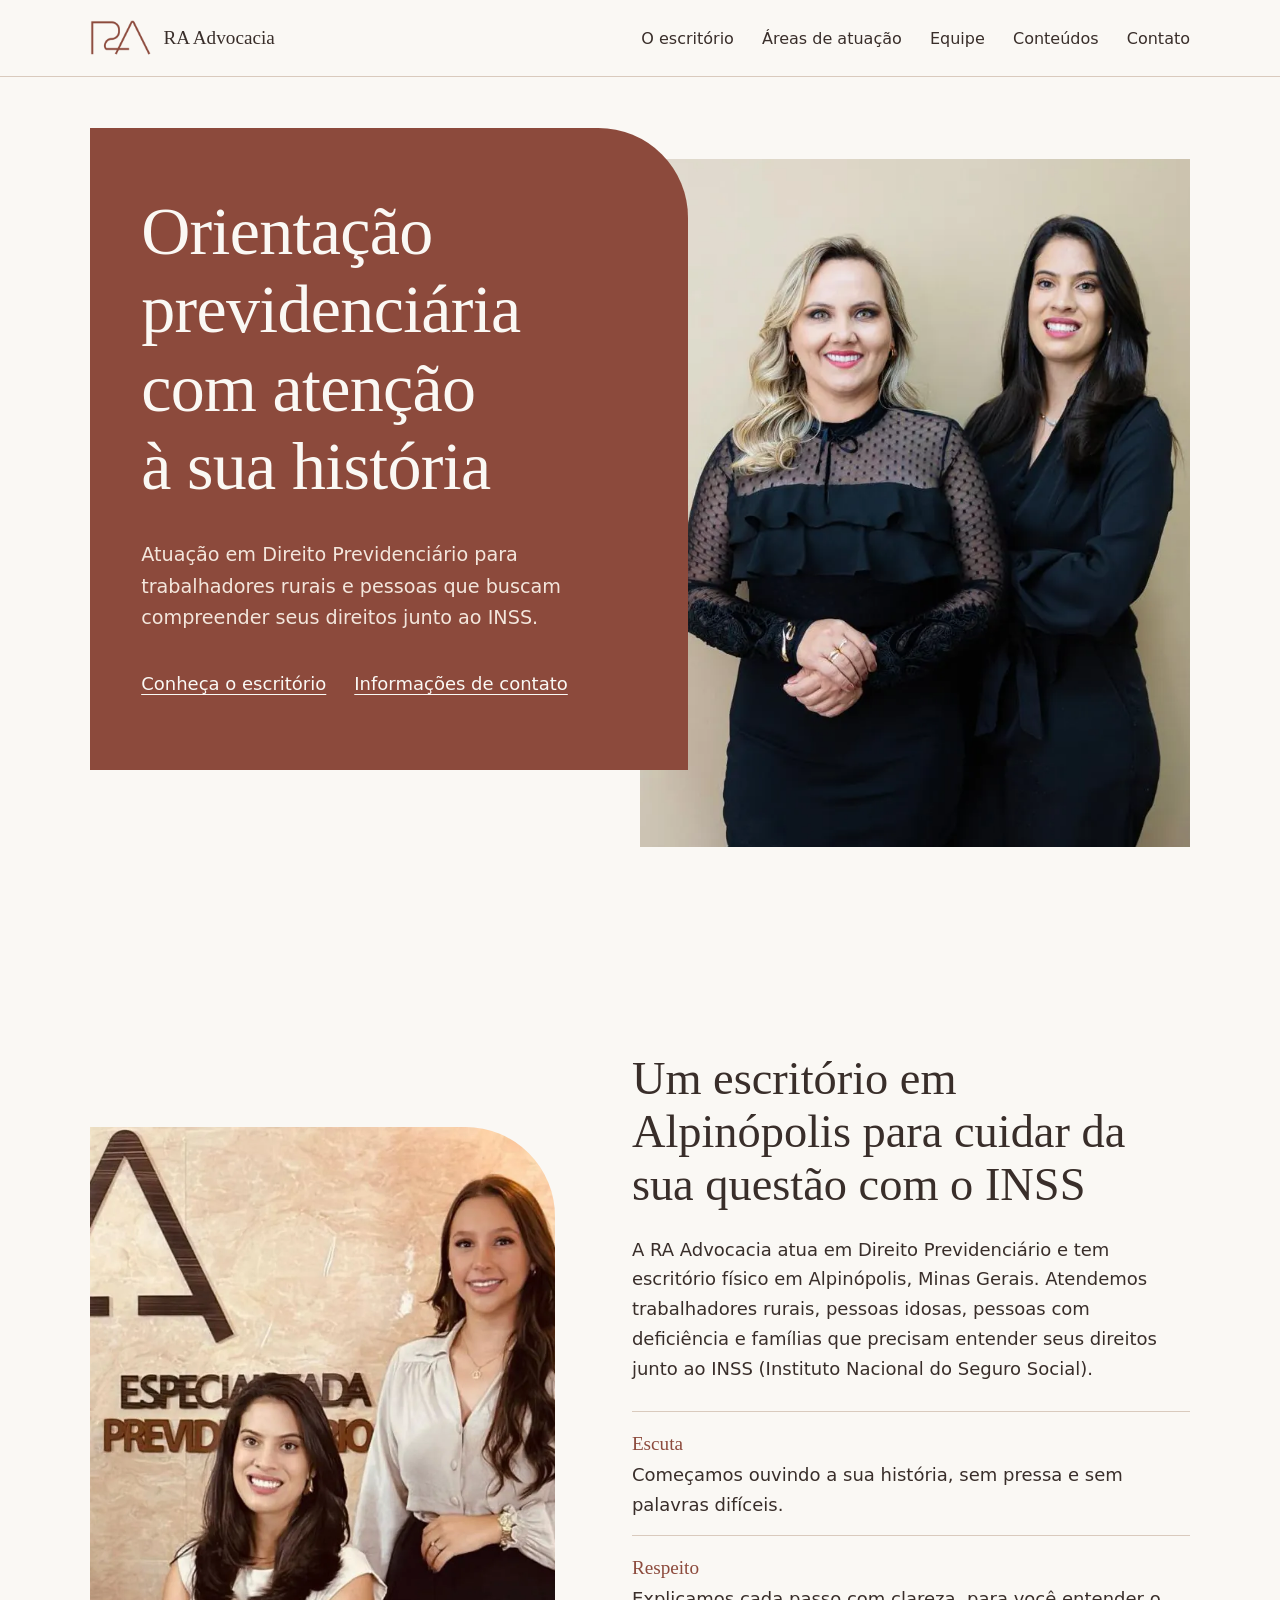
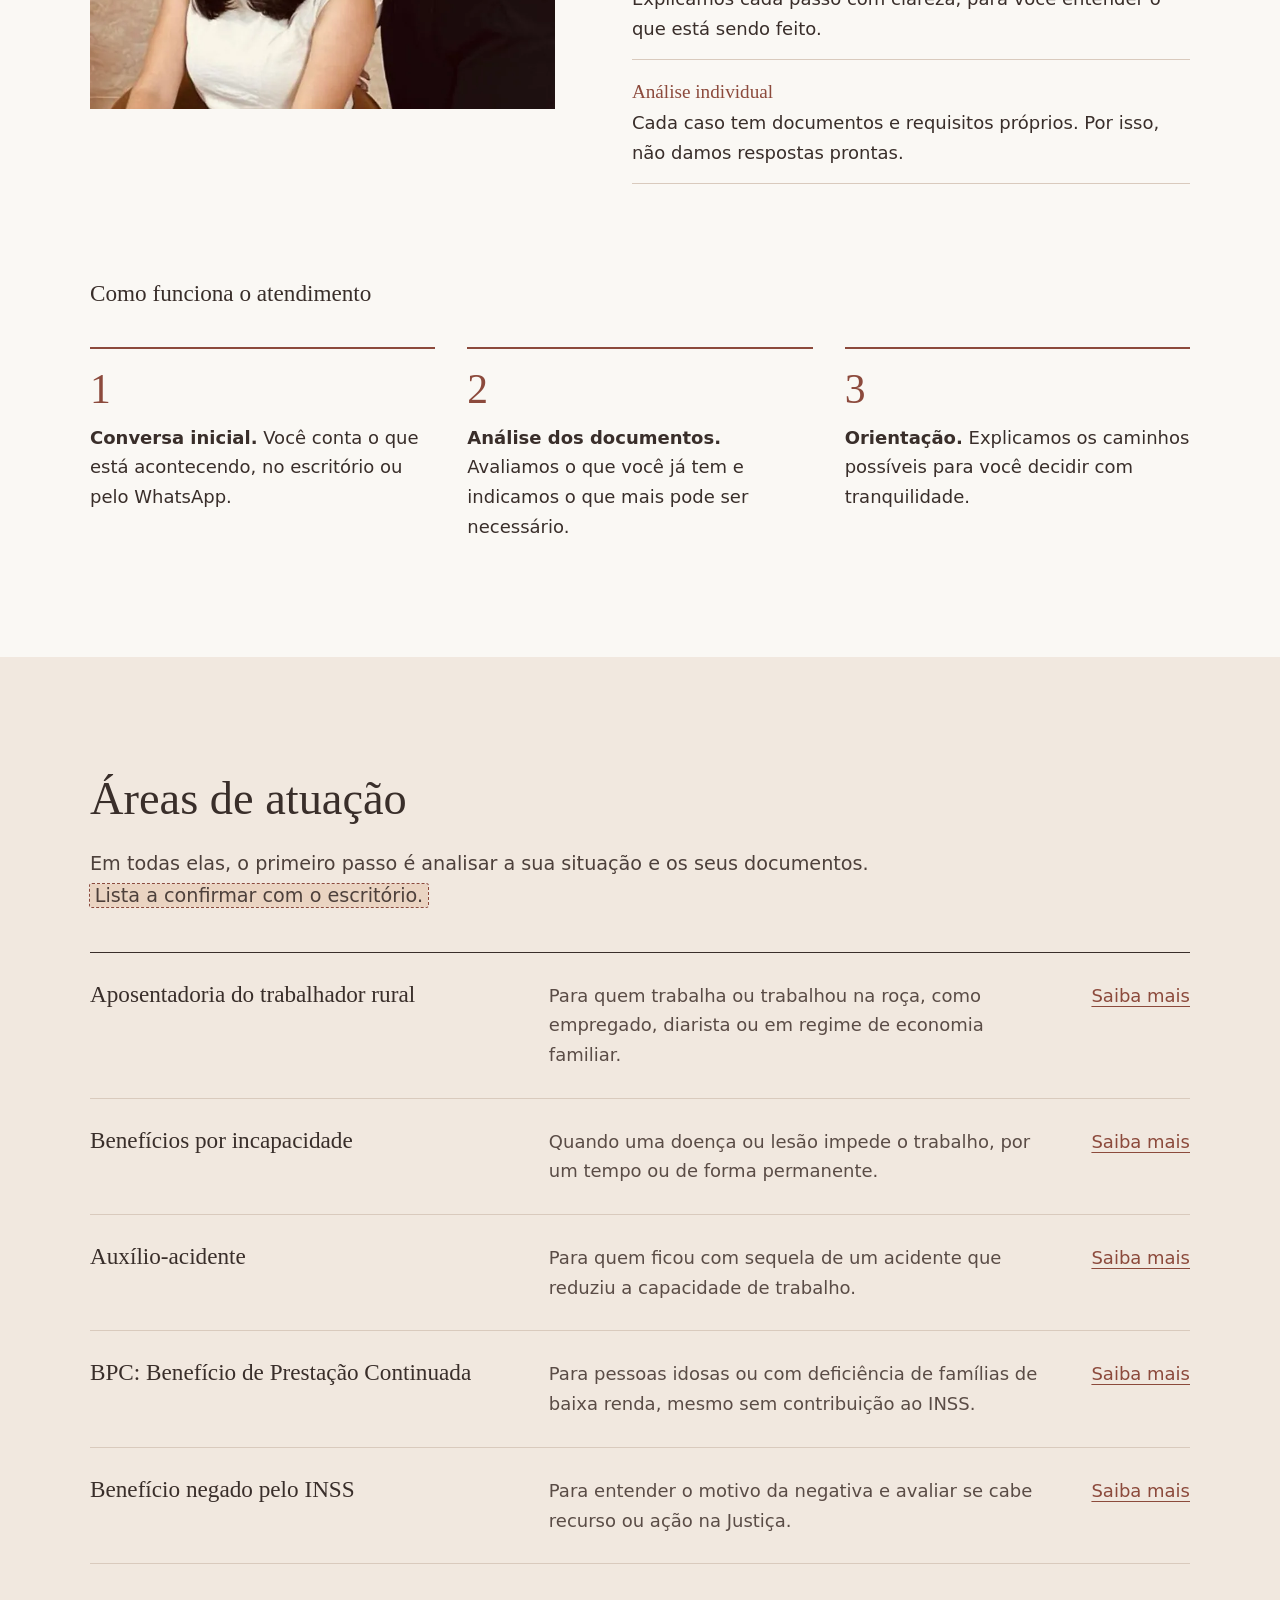
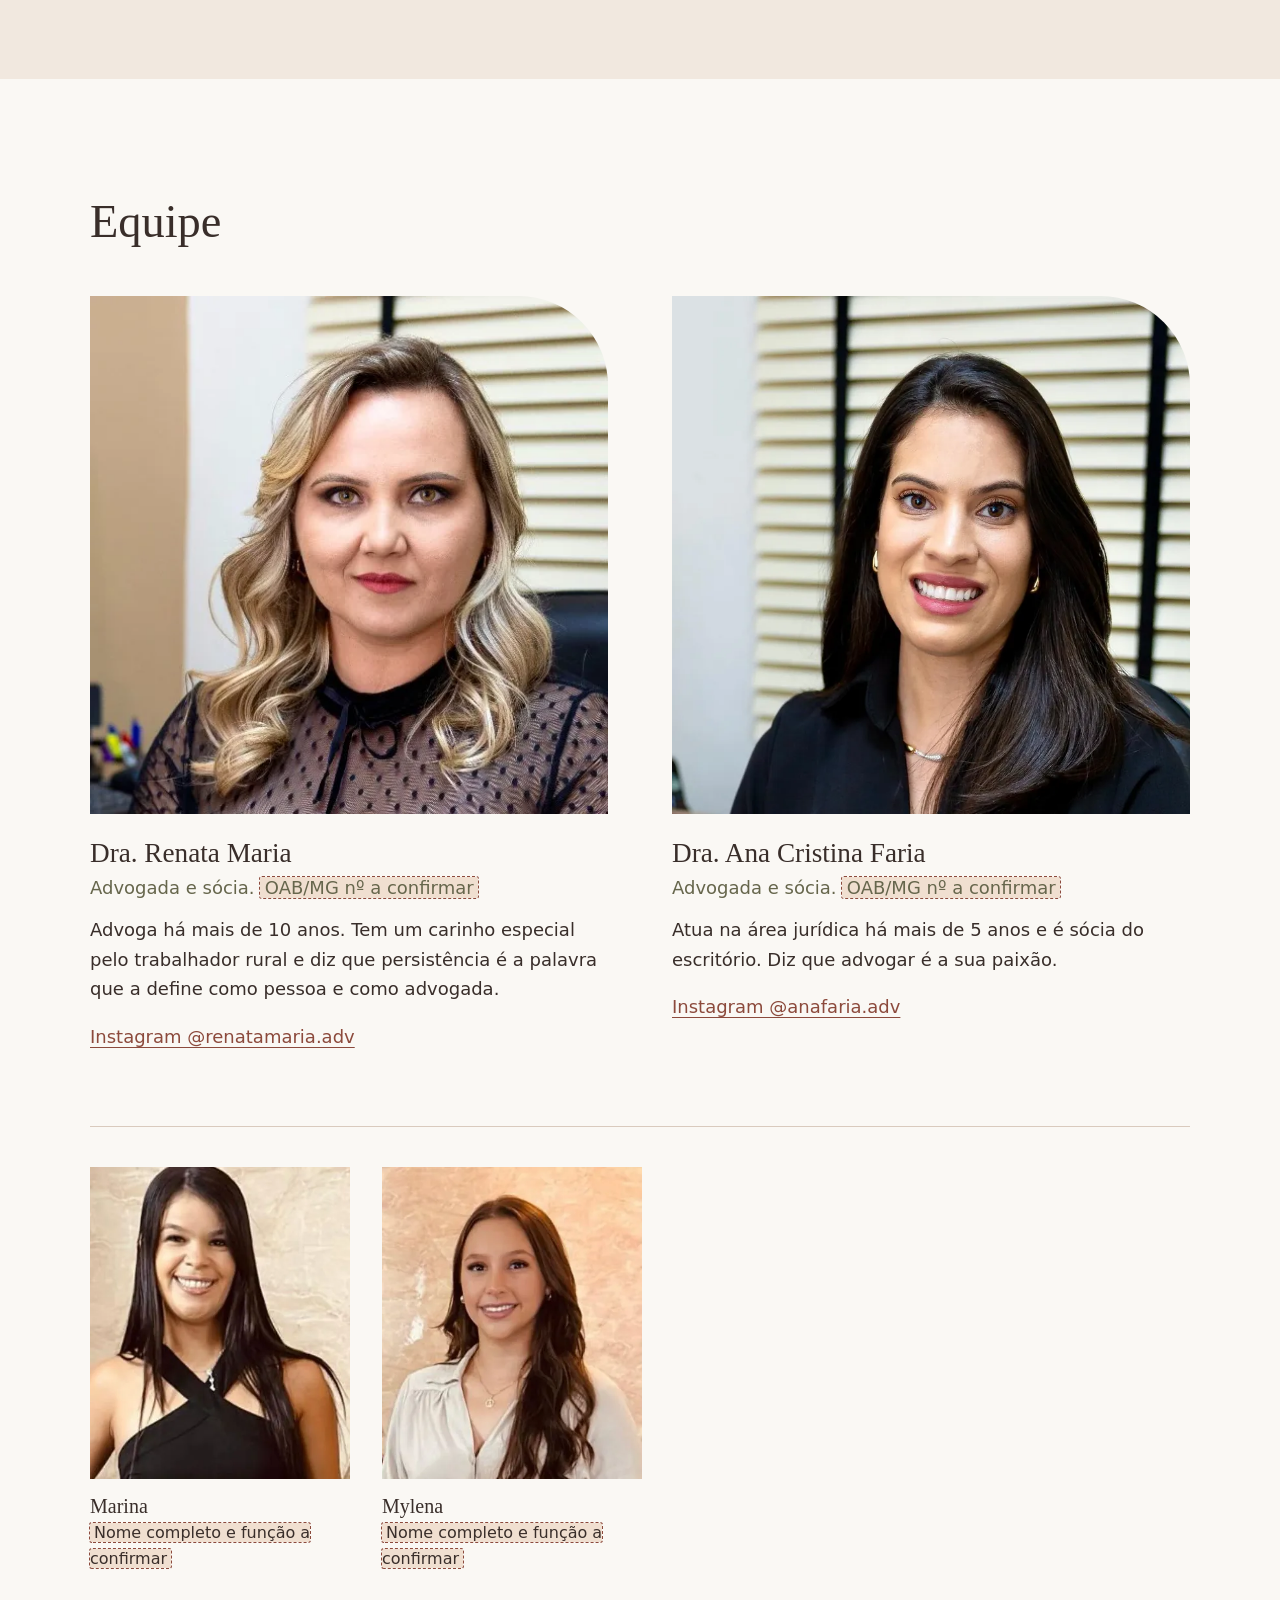
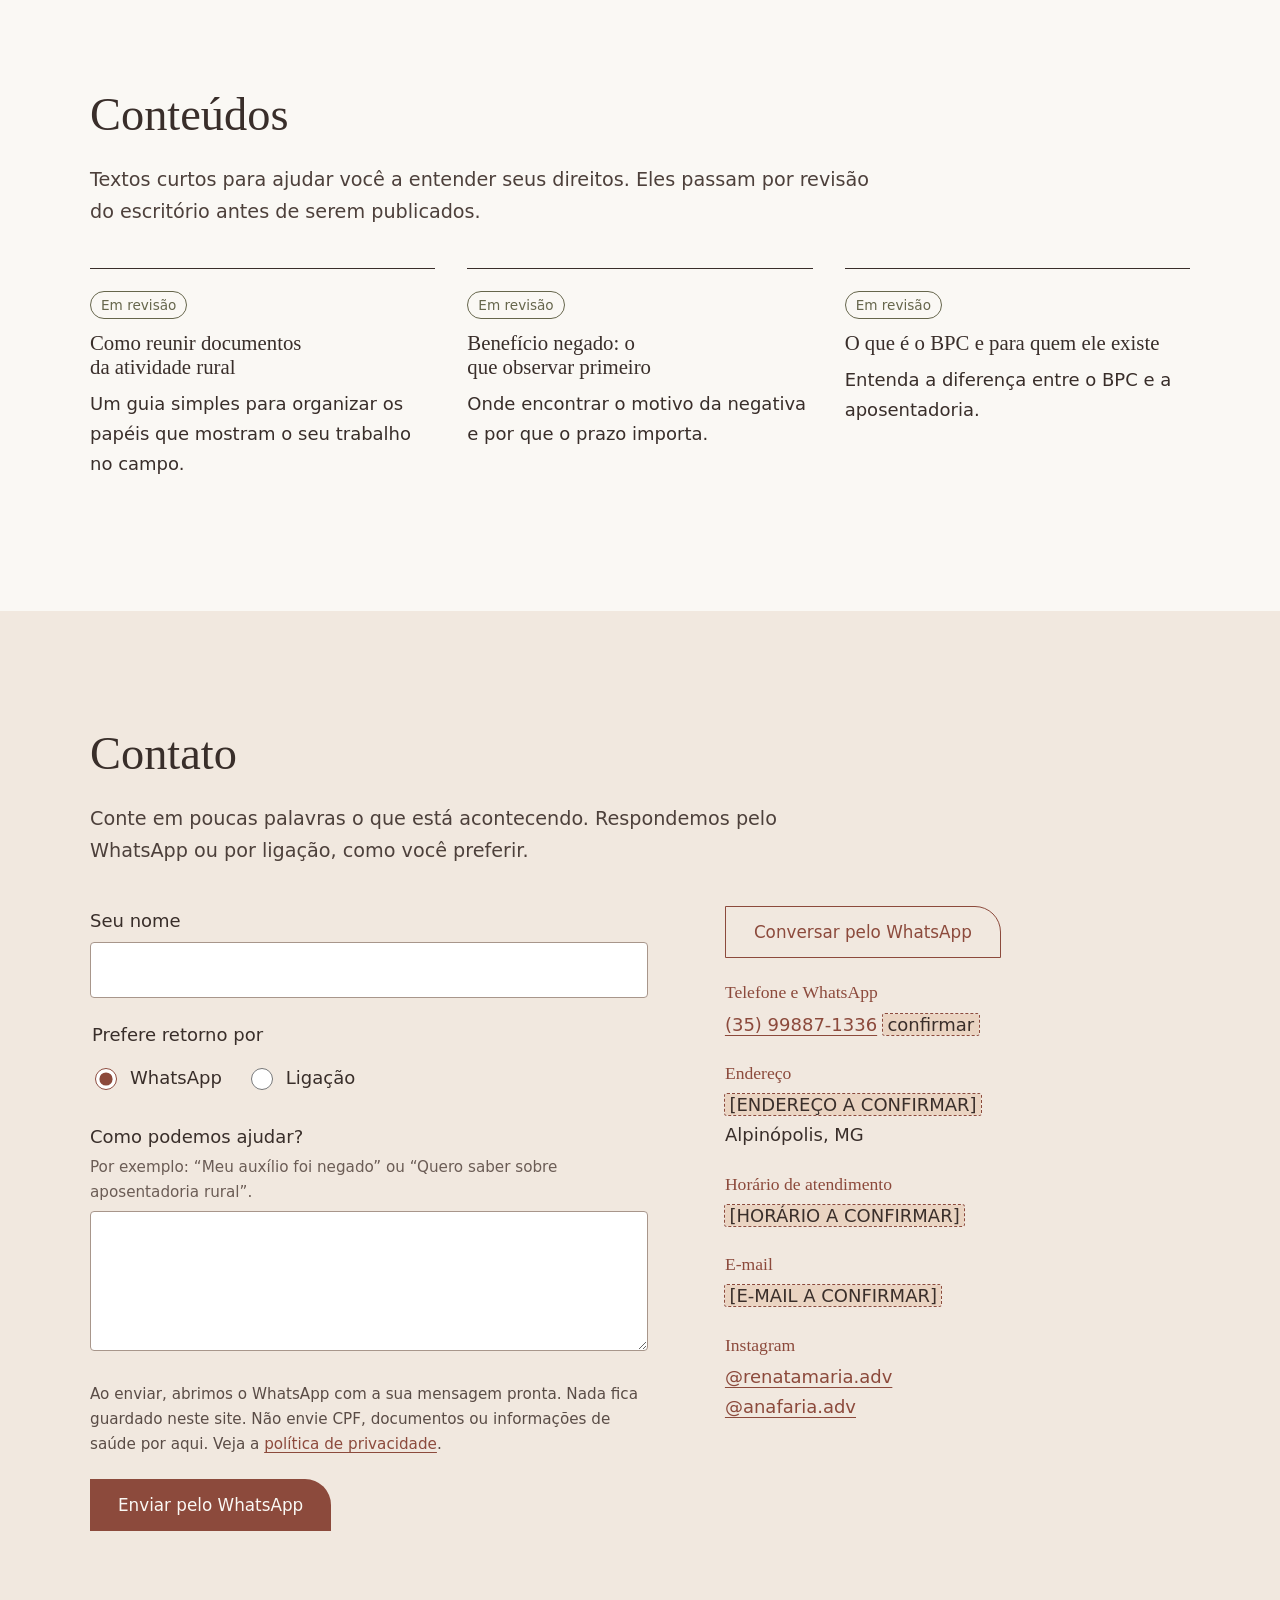
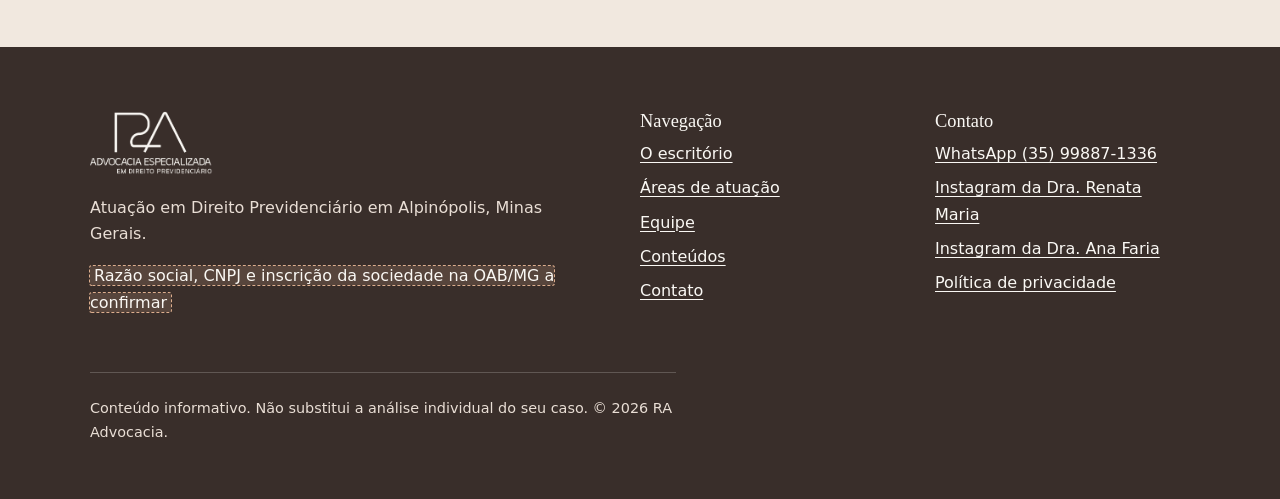
==== index.html @ 29768f23 "feat: fotos novas das sócias no topo, na equipe e na prévia de compartilhamento - topo: Dra. Renata " ====
<!doctype html>
<html lang="pt-BR">
<head>
<meta charset="utf-8">
<meta name="viewport" content="width=device-width, initial-scale=1">
<title>RA Advocacia | Direito Previdenciário em Alpinópolis, MG</title>
<meta name="description" content="Orientação em Direito Previdenciário para trabalhadores rurais e pessoas que buscam compreender seus direitos junto ao INSS, em Alpinópolis, MG.">
<meta name="robots" content="noindex">
<link rel="canonical" href="https://paparidisbrancher.github.io/ra-advocacia/">
<meta property="og:type" content="website">
<meta property="og:locale" content="pt_BR">
<meta property="og:title" content="RA Advocacia | Direito Previdenciário em Alpinópolis, MG">
<meta property="og:description" content="Orientação em Direito Previdenciário para trabalhadores rurais e pessoas que buscam compreender seus direitos junto ao INSS, em Alpinópolis, MG.">
<meta property="og:url" content="https://paparidisbrancher.github.io/ra-advocacia/">
<meta property="og:image" content="https://paparidisbrancher.github.io/ra-advocacia/assets/img/og-image.jpg">
<meta name="theme-color" content="#8C4A3C">
<script>document.documentElement.classList.add("js")</script>
<link rel="icon" href="assets/img/logo-monograma-terracota.png" type="image/png">
<link rel="preload" href="assets/fonts/lora.woff2" as="font" type="font/woff2" crossorigin>
<link rel="stylesheet" href="assets/site.css">
</head>
<body>
<a class="pular" href="#conteudo">Pular para o conteúdo</a>
<header class="topo">
  <div class="contido">
    <a class="marca" href="index.html">
      <img src="assets/img/logo-monograma-terracota.png" alt="" width="696" height="408">
      <span>RA Advocacia</span>
    </a>
    <nav class="menu" aria-label="Principal">
      <button class="menu-botao" type="button" aria-expanded="false" aria-controls="menu-lista">Menu</button>
      <ul id="menu-lista"><li><a href="index.html#escritorio">O escritório</a></li><li><a href="index.html#areas">Áreas de atuação</a></li><li><a href="index.html#equipe">Equipe</a></li><li><a href="index.html#conteudos">Conteúdos</a></li><li><a href="index.html#contato">Contato</a></li></ul>
    </nav>
  </div>
</header>
<main id="conteudo">

<section class="hero" aria-labelledby="titulo">
  <div class="contido">
    <figure>
      <img src="assets/img/socias-hero.webp" width="722" height="1280" fetchpriority="high"
        alt="As sócias Dra. Renata Maria e Dra. Ana Cristina Faria, lado a lado, no escritório">
    </figure>
    <div class="hero-painel">
      <h1 id="titulo">Orientação previdenciária com atenção à sua história</h1>
      <p>Atuação em Direito Previdenciário para trabalhadores rurais e pessoas que buscam compreender seus direitos junto ao INSS.</p>
      <div class="hero-links">
        <a href="#escritorio">Conheça o escritório</a>
        <a href="#contato">Informações de contato</a>
      </div>
    </div>
  </div>
</section>

<section class="secao" id="escritorio" aria-labelledby="escritorio-titulo">
  <div class="contido">
    <div class="dois">
      <div class="foto-canto">
        <img src="assets/img/escritorio-equipe.webp" width="900" height="1035" loading="lazy"
          alt="A Dra. Ana Faria, sentada, e Mylena, em pé, na recepção do escritório em Alpinópolis">
      </div>
      <div>
        <h2 id="escritorio-titulo">Um escritório em Alpinópolis para cuidar da sua questão com o INSS</h2>
        <p>A RA Advocacia atua em Direito Previdenciário e tem escritório físico em Alpinópolis, Minas Gerais. Atendemos trabalhadores rurais, pessoas idosas, pessoas com deficiência e famílias que precisam entender seus direitos junto ao INSS (Instituto Nacional do Seguro Social).</p>
        <ul class="compromissos">
          <li><strong>Escuta</strong>Começamos ouvindo a sua história, sem pressa e sem palavras difíceis.</li>
          <li><strong>Respeito</strong>Explicamos cada passo com clareza, para você entender o que está sendo feito.</li>
          <li><strong>Análise individual</strong>Cada caso tem documentos e requisitos próprios. Por isso, não damos respostas prontas.</li>
        </ul>
      </div>
    </div>
    <h3 style="margin-top:clamp(56px,8vw,96px)">Como funciona o atendimento</h3>
    <ol class="passos">
      <li><strong>Conversa inicial.</strong> Você conta o que está acontecendo, no escritório ou pelo WhatsApp.</li>
      <li><strong>Análise dos documentos.</strong> Avaliamos o que você já tem e indicamos o que mais pode ser necessário.</li>
      <li><strong>Orientação.</strong> Explicamos os caminhos possíveis para você decidir com tranquilidade.</li>
    </ol>
  </div>
</section>

<section class="secao areia" id="areas" aria-labelledby="areas-titulo">
  <div class="contido">
    <h2 id="areas-titulo">Áreas de atuação</h2>
    <p class="intro">Em todas elas, o primeiro passo é analisar a sua situação e os seus documentos. <span class="pendente">Lista a confirmar com o escritório.</span></p>
    <ul class="areas"><li><a href="areas/aposentadoria-rural.html"><h3>Aposentadoria do trabalhador rural</h3><p>Para quem trabalha ou trabalhou na roça, como empregado, diarista ou em regime de economia familiar.</p><span class="ler">Saiba mais</span></a></li><li><a href="areas/beneficios-por-incapacidade.html"><h3>Benefícios por incapacidade</h3><p>Quando uma doença ou lesão impede o trabalho, por um tempo ou de forma permanente.</p><span class="ler">Saiba mais</span></a></li><li><a href="areas/auxilio-acidente.html"><h3>Auxílio-acidente</h3><p>Para quem ficou com sequela de um acidente que reduziu a capacidade de trabalho.</p><span class="ler">Saiba mais</span></a></li><li><a href="areas/bpc-loas.html"><h3>BPC: Benefício de Prestação Continuada</h3><p>Para pessoas idosas ou com deficiência de famílias de baixa renda, mesmo sem contribuição ao INSS.</p><span class="ler">Saiba mais</span></a></li><li><a href="areas/beneficio-negado.html"><h3>Benefício negado pelo INSS</h3><p>Para entender o motivo da negativa e avaliar se cabe recurso ou ação na Justiça.</p><span class="ler">Saiba mais</span></a></li></ul>
  </div>
</section>

<section class="secao" id="equipe" aria-labelledby="equipe-titulo">
  <div class="contido">
    <h2 id="equipe-titulo">Equipe</h2>
    <div class="socias">
      <article class="pessoa">
        <img src="assets/img/renata-maria.webp" width="512" height="512" loading="lazy" alt="Dra. Renata Maria à mesa de trabalho no escritório">
        <h3>Dra. Renata Maria</h3>
        <p class="funcao">Advogada e sócia. <span class="pendente">OAB/MG nº a confirmar</span></p>
        <p>Advoga há mais de 10 anos. Tem um carinho especial pelo trabalhador rural e diz que persistência é a palavra que a define como pessoa e como advogada.</p>
        <p><a href="https://www.instagram.com/renatamaria.adv/">Instagram @renatamaria.adv</a></p>
      </article>
      <article class="pessoa">
        <img src="assets/img/ana-faria.webp" width="800" height="800" loading="lazy" alt="Dra. Ana Cristina Faria à mesa de trabalho no escritório">
        <h3>Dra. Ana Cristina Faria</h3>
        <p class="funcao">Advogada e sócia. <span class="pendente">OAB/MG nº a confirmar</span></p>
        <p>Atua na área jurídica há mais de 5 anos e é sócia do escritório. Diz que advogar é a sua paixão.</p>
        <p><a href="https://www.instagram.com/anafaria.adv/">Instagram @anafaria.adv</a></p>
      </article>
    </div>
    <div class="equipe-apoio">
      <article>
        <img src="assets/img/marina.webp" width="440" height="530" loading="lazy" alt="Retrato de Marina">
        <h3>Marina</h3>
        <p><span class="pendente">Nome completo e função a confirmar</span></p>
      </article>
      <article>
        <img src="assets/img/mylena.webp" width="440" height="530" loading="lazy" alt="Retrato de Mylena">
        <h3>Mylena</h3>
        <p><span class="pendente">Nome completo e função a confirmar</span></p>
      </article>
    </div>
  </div>
</section>

<section class="secao" id="conteudos" aria-labelledby="conteudos-titulo" style="padding-top:0">
  <div class="contido">
    <h2 id="conteudos-titulo">Conteúdos</h2>
    <p class="intro">Textos curtos para ajudar você a entender seus direitos. Eles passam por revisão do escritório antes de serem publicados.</p>
    <ul class="artigos"><li><span class="selo">Em revisão</span><h3><a href="conteudos/documentos-atividade-rural.html">Como reunir documentos da atividade rural</a></h3><p>Um guia simples para organizar os papéis que mostram o seu trabalho no campo.</p></li><li><span class="selo">Em revisão</span><h3><a href="conteudos/beneficio-negado-o-que-observar.html">Benefício negado: o que observar primeiro</a></h3><p>Onde encontrar o motivo da negativa e por que o prazo importa.</p></li><li><span class="selo">Em revisão</span><h3><a href="conteudos/o-que-e-bpc.html">O que é o BPC e para quem ele existe</a></h3><p>Entenda a diferença entre o BPC e a aposentadoria.</p></li></ul>
  </div>
</section>

<section class="secao areia" id="contato" aria-labelledby="contato-titulo">
  <div class="contido">
    <h2 id="contato-titulo">Contato</h2>
    <p class="intro">Conte em poucas palavras o que está acontecendo. Respondemos pelo WhatsApp ou por ligação, como você preferir.</p>
    <div class="contato-grade">
      <form id="form-contato" novalidate aria-describedby="aviso-form">
        <div>
          <label for="nome">Seu nome</label>
          <input type="text" id="nome" name="nome" autocomplete="name" required maxlength="80" aria-describedby="erro-nome">
          <span class="erro" id="erro-nome"></span>
        </div>
        <fieldset>
          <legend>Prefere retorno por</legend>
          <div class="opcoes">
            <label><input type="radio" name="retorno" value="WhatsApp" checked> WhatsApp</label>
            <label><input type="radio" name="retorno" value="ligação"> Ligação</label>
          </div>
        </fieldset>
        <div>
          <label for="mensagem">Como podemos ajudar?</label>
          <span class="dica" id="dica-mensagem">Por exemplo: “Meu auxílio foi negado” ou “Quero saber sobre aposentadoria rural”.</span>
          <textarea id="mensagem" name="mensagem" required maxlength="600" aria-describedby="dica-mensagem erro-mensagem"></textarea>
          <span class="erro" id="erro-mensagem"></span>
        </div>
        <p class="aviso-form" id="aviso-form">Ao enviar, abrimos o WhatsApp com a sua mensagem pronta. Nada fica guardado neste site. Não envie CPF, documentos ou informações de saúde por aqui. Veja a <a href="privacidade.html">política de privacidade</a>.</p>
        <div><button class="botao" type="submit">Enviar pelo WhatsApp</button></div>
        <p class="status" id="form-status" role="status" aria-live="polite"></p>
      </form>
      <div class="dados">
        <a class="botao secundario" href="https://wa.me/5535998871336?text=Ol%C3%A1%2C%20gostaria%20de%20informa%C3%A7%C3%B5es%20sobre%20o%20atendimento.">Conversar pelo WhatsApp</a>
        <dl>
          <dt>Telefone e WhatsApp</dt>
          <dd><a href="tel:+5535998871336">(35) 99887-1336</a> <span class="pendente">confirmar</span></dd>
          <dt>Endereço</dt>
          <dd><span class="pendente">[ENDEREÇO A CONFIRMAR]</span><br>Alpinópolis, MG</dd>
          <dt>Horário de atendimento</dt>
          <dd><span class="pendente">[HORÁRIO A CONFIRMAR]</span></dd>
          <dt>E-mail</dt>
          <dd><span class="pendente">[E-MAIL A CONFIRMAR]</span></dd>
          <dt>Instagram</dt>
          <dd><a href="https://www.instagram.com/renatamaria.adv/">@renatamaria.adv</a><br><a href="https://www.instagram.com/anafaria.adv/">@anafaria.adv</a></dd>
        </dl>
      </div>
    </div>
  </div>
</section>
</main>
<footer class="rodape">
  <div class="contido">
    <div>
      <img src="assets/img/logo-completa-claro.png" alt="RA Advocacia" width="1153" height="600" loading="lazy">
      <p>Atuação em Direito Previdenciário em Alpinópolis, Minas Gerais.</p>
      <p><span class="pendente">Razão social, CNPJ e inscrição da sociedade na OAB/MG a confirmar</span></p>
    </div>
    <div>
      <h2>Navegação</h2>
      <ul><li><a href="index.html#escritorio">O escritório</a></li><li><a href="index.html#areas">Áreas de atuação</a></li><li><a href="index.html#equipe">Equipe</a></li><li><a href="index.html#conteudos">Conteúdos</a></li><li><a href="index.html#contato">Contato</a></li></ul>
    </div>
    <div>
      <h2>Contato</h2>
      <ul>
        <li><a href="https://wa.me/5535998871336?text=Ol%C3%A1%2C%20gostaria%20de%20informa%C3%A7%C3%B5es%20sobre%20o%20atendimento.">WhatsApp (35) 99887-1336</a></li>
        <li><a href="https://www.instagram.com/renatamaria.adv/">Instagram da Dra. Renata Maria</a></li>
        <li><a href="https://www.instagram.com/anafaria.adv/">Instagram da Dra. Ana Faria</a></li>
        <li><a href="privacidade.html">Política de privacidade</a></li>
      </ul>
    </div>
    <p class="final">Conteúdo informativo. Não substitui a análise individual do seu caso. © 2026 RA Advocacia.</p>
  </div>
</footer>
<script src="assets/site.js" defer></script>
</body>
</html>
---- assets/site.css ----
/* RA Advocacia — estilos do site. Paleta provisória (CORES.txt); confirmar com o manual da marca. */
@font-face { font-family: "Lora"; src: url("fonts/lora.woff2") format("woff2"); font-weight: 400 700; font-display: swap; }
@font-face { font-family: "Inter"; src: url("fonts/inter.woff2") format("woff2"); font-weight: 400 600; font-display: swap; }

:root {
  --terracota: #8C4A3C;
  --terracota-escuro: #74392d;
  --marrom: #392E2A;
  --areia: #F1E8DF;
  --off: #FAF8F4;
  --oliva: #66664C;
  --pessego: #DDAE8E;
  --linha: #d9cabd;
  --canto: clamp(40px, 7vw, 112px); /* canto arredondado das artes do escritório */
  --largura: 1180px;
  --margem: clamp(16px, 4vw, 40px);
  --serif: "Lora", Georgia, serif;
  --sans: "Inter", system-ui, -apple-system, "Segoe UI", sans-serif;
}

*, *::before, *::after { box-sizing: border-box; }
html { -webkit-text-size-adjust: 100%; scroll-behavior: smooth; }
body {
  margin: 0; background: var(--off); color: var(--marrom);
  font: 400 1.125rem/1.65 var(--sans);
}
img { display: block; max-width: 100%; height: auto; }
a { color: var(--terracota); text-underline-offset: 0.2em; text-decoration-thickness: 1px; }
a:hover { color: var(--terracota-escuro); text-decoration-thickness: 2px; }
:focus-visible { outline: 3px solid var(--terracota); outline-offset: 3px; border-radius: 2px; }
.hero-painel :focus-visible, .chamada :focus-visible { outline-color: var(--off); }
.rodape :focus-visible { outline-color: var(--pessego); }

h1, h2, h3 { font-family: var(--serif); font-weight: 500; line-height: 1.15; margin: 0 0 0.5em; text-wrap: balance; }
h1 { font-size: clamp(2.25rem, 1.4rem + 3.6vw, 4.25rem); letter-spacing: -0.01em; }
h2 { font-size: clamp(1.9rem, 1.4rem + 2vw, 2.9rem); }
h3 { font-size: 1.45rem; }
p { margin: 0 0 1em; max-width: 64ch; }
.contido { max-width: var(--largura); margin-inline: auto; padding-inline: var(--margem); }
.secao { padding-block: clamp(64px, 9vw, 120px); }
.secao.areia { background: var(--areia); }
.intro { font-size: 1.2rem; color: #4d403b; }
.pular { position: absolute; left: 8px; top: -60px; background: var(--marrom); color: var(--off); padding: 10px 16px; z-index: 10; }
.pular:focus { top: 8px; }

/* Marca d'água de pendência: some quando o escritório confirmar o dado */
.pendente { background: rgba(221, 174, 142, 0.35); outline: 1px dashed var(--terracota); padding: 0 0.25em; border-radius: 2px; }

/* Topo */
.topo { border-bottom: 1px solid var(--linha); background: var(--off); }
.topo .contido { display: flex; align-items: center; justify-content: space-between; gap: 24px; min-height: 76px; }
.marca { display: flex; align-items: center; gap: 12px; text-decoration: none; color: var(--marrom); }
.marca img { height: 36px; width: auto; }
.marca span { font-family: var(--serif); font-size: 1.2rem; }
.menu ul { list-style: none; margin: 0; padding: 0; display: flex; gap: clamp(16px, 2.2vw, 32px); }
.menu a { color: var(--marrom); text-decoration: none; font-size: 1rem; padding-block: 8px; }
.menu a:hover, .menu a[aria-current] { color: var(--terracota); text-decoration: underline; }
.menu-botao { display: none; }
@media (max-width: 860px) {
  .menu { position: relative; }
  .menu-botao {
    display: flex; align-items: center; min-height: 48px; padding: 0 18px; cursor: pointer;
    background: none; color: var(--marrom); border: 1px solid var(--marrom); border-radius: 24px; font: inherit; font-size: 1rem;
  }
  .menu-botao[aria-expanded="true"] { background: var(--marrom); color: var(--off); }
  .menu ul {
    position: absolute; right: 0; top: calc(100% + 8px); z-index: 5; flex-direction: column; gap: 0;
    background: var(--off); border: 1px solid var(--linha); min-width: 240px; padding: 8px 0;
    box-shadow: 0 8px 24px rgba(57, 46, 42, 0.05);
  }
  .menu a { display: block; padding: 12px 20px; font-size: 1.1rem; }
  /* Sem JS o botão não funciona, então a lista só se esconde quando o JS está ativo. */
  .js .menu-botao[aria-expanded="false"] + ul { display: none; }
  html:not(.js) .menu-botao { display: none; }
  html:not(.js) .menu ul { position: static; box-shadow: none; }
}

/* Hero: foto da parede do escritório + painel terracota das artes */
.hero { padding-top: clamp(24px, 4vw, 56px); padding-bottom: clamp(48px, 7vw, 96px); }
.hero .contido { display: grid; grid-template-columns: repeat(12, 1fr); align-items: end; }
.hero figure { grid-column: 7 / -1; grid-row: 1; margin: 0; }
.hero figure img { width: 100%; aspect-ratio: 4 / 5; object-fit: cover; object-position: 50% 35%; }
.hero-painel {
  grid-column: 1 / 7; grid-row: 1; z-index: 1; margin-bottom: clamp(32px, 6vw, 80px);
  margin-right: -48px; /* sobrepõe só a borda da foto, sem cobrir rostos */
  background: var(--terracota); color: var(--off);
  padding: clamp(32px, 5vw, 72px) clamp(24px, 4vw, 64px);
  border-radius: 0 var(--canto) 0 0;
  animation: entra 0.9s cubic-bezier(0.2, 0.7, 0.2, 1) both;
}
.hero-painel h1 { color: var(--off); }
.hero-painel p { font-size: 1.2rem; color: #f3e6dc; }
.hero-links { display: flex; flex-wrap: wrap; gap: 12px 28px; margin-top: 28px; }
.hero-links a { color: var(--off); font-weight: 500; min-height: 44px; display: inline-flex; align-items: center; }
@keyframes entra { from { opacity: 0; transform: translateY(24px); } }
@media (max-width: 860px) {
  .hero { padding-top: 0; }
  .hero .contido { display: block; padding-inline: 0; }
  .hero figure img { aspect-ratio: 4 / 5; max-height: 70vh; }
  .hero-painel { margin: -32px var(--margem) 0; }
}

/* Escritório */
.dois { display: grid; grid-template-columns: 5fr 6fr; gap: clamp(32px, 6vw, 96px); align-items: center; }
.foto-canto { border-radius: 0 var(--canto) 0 0; overflow: hidden; }
.foto-canto img { width: 100%; aspect-ratio: 4 / 5; object-fit: cover; }
.compromissos { list-style: none; padding: 0; margin: 28px 0 0; border-top: 1px solid var(--linha); }
.compromissos li { padding: 16px 0; border-bottom: 1px solid var(--linha); }
.compromissos strong { font-family: var(--serif); font-weight: 500; font-size: 1.2rem; display: block; color: var(--terracota); }
@media (max-width: 860px) { .dois { grid-template-columns: 1fr; } .foto-canto img { aspect-ratio: 1; } }

/* Passos do atendimento (sequência real) */
.passos { list-style: none; counter-reset: passo; padding: 0; margin: 40px 0 0; display: grid; grid-template-columns: repeat(3, 1fr); gap: 32px; }
.passos li { counter-increment: passo; border-top: 2px solid var(--terracota); padding-top: 20px; }
.passos li::before { content: counter(passo); font-family: var(--serif); font-size: 2.6rem; line-height: 1; color: var(--terracota); display: block; margin-bottom: 12px; }
@media (max-width: 760px) { .passos { grid-template-columns: 1fr; } }

/* Áreas em lista */
.areas { list-style: none; padding: 0; margin: 40px 0 0; border-top: 1px solid var(--marrom); }
.areas li { border-bottom: 1px solid var(--linha); }
.areas a {
  display: grid; grid-template-columns: minmax(0, 5fr) minmax(0, 6fr) auto; gap: 8px 40px; align-items: baseline;
  padding: 28px 0; color: var(--marrom); text-decoration: none;
}
.areas h3 { margin: 0; }
.areas p { margin: 0; color: #5a4c46; }
.areas .ler { color: var(--terracota); font-weight: 500; white-space: nowrap; text-decoration: underline; text-decoration-thickness: 1px; }
.areas a:hover h3 { color: var(--terracota); }
.areas a:hover .ler { text-decoration-thickness: 2px; }
@media (max-width: 760px) { .areas a { grid-template-columns: 1fr; } }

/* Equipe */
.socias { display: grid; grid-template-columns: 1fr 1fr; gap: clamp(32px, 5vw, 72px); margin-top: 48px; }
.pessoa img { width: 100%; aspect-ratio: 1; object-fit: cover; border-radius: 0 var(--canto) 0 0; background: var(--areia); }
.pessoa h3 { margin: 24px 0 4px; font-size: 1.7rem; }
.funcao { color: var(--oliva); font-weight: 500; margin-bottom: 12px; }
.equipe-apoio { display: grid; grid-template-columns: repeat(2, minmax(0, 260px)); gap: 32px; margin-top: 56px; padding-top: 40px; border-top: 1px solid var(--linha); }
.equipe-apoio img { width: 100%; aspect-ratio: 5 / 6; object-fit: cover; object-position: 50% 15%; }
.equipe-apoio h3 { font-size: 1.25rem; margin: 16px 0 2px; }
.equipe-apoio p { font-size: 1rem; margin: 0; }
@media (max-width: 760px) { .socias { grid-template-columns: 1fr; } .equipe-apoio { grid-template-columns: 1fr 1fr; gap: 16px; } }

/* Conteúdos */
.artigos { list-style: none; padding: 0; margin: 40px 0 0; display: grid; grid-template-columns: repeat(3, 1fr); gap: 32px; }
.artigos li { border-top: 1px solid var(--marrom); padding-top: 20px; }
.artigos h3 { font-size: 1.3rem; }
.artigos h3 a { color: var(--marrom); text-decoration: none; }
.artigos h3 a:hover { color: var(--terracota); text-decoration: underline; }
.selo { display: inline-block; font-size: 0.85rem; color: var(--oliva); border: 1px solid var(--oliva); border-radius: 20px; padding: 2px 10px; margin-bottom: 12px; }
@media (max-width: 860px) { .artigos { grid-template-columns: 1fr; } }

/* Contato */
.contato-grade { display: grid; grid-template-columns: minmax(0, 6fr) minmax(0, 5fr); gap: clamp(40px, 6vw, 96px); margin-top: 40px; }
@media (max-width: 760px) { .contato-grade { grid-template-columns: minmax(0, 1fr); } }
.dados dl { margin: 0; }
.dados dt { font-family: var(--serif); font-size: 1.1rem; color: var(--terracota); margin-top: 20px; }
.dados dd { margin: 2px 0 0; }
.botao {
  display: inline-flex; align-items: center; justify-content: center; min-height: 52px; padding: 0 28px;
  background: var(--terracota); color: var(--off); border: 0; border-radius: 0 26px 0 0;
  font: 500 1.05rem var(--sans); text-decoration: none; cursor: pointer;
}
.botao:hover { background: var(--terracota-escuro); color: var(--off); }
.botao.secundario { background: transparent; color: var(--terracota); border: 1px solid var(--terracota); }
.botao.secundario:hover { background: var(--terracota); color: var(--off); }
@media (prefers-reduced-motion: no-preference) {
  .botao { transition: scale 150ms ease-out; }
  .botao:active { scale: 0.96; }
}
form { display: grid; gap: 22px; }
label, legend { font-weight: 500; display: block; margin-bottom: 6px; }
.dica { font-size: 0.95rem; color: #6b5c55; display: block; margin-top: -2px; margin-bottom: 6px; }
input[type="text"], textarea {
  width: 100%; font: inherit; color: inherit; background: #fff; border: 1px solid #a8968b; border-radius: 4px;
  padding: 12px 14px; min-height: 52px;
}
textarea { min-height: 140px; resize: vertical; }
input:focus-visible, textarea:focus-visible { outline: 3px solid var(--terracota); outline-offset: 1px; border-color: var(--terracota); }
[aria-invalid="true"] { border-color: #a3261b; border-width: 2px; }
.erro { color: #a3261b; font-size: 0.95rem; margin-top: 6px; display: block; }
.erro:empty { display: none; }
fieldset { border: 0; padding: 0; margin: 0; }
.opcoes { display: flex; flex-wrap: wrap; gap: 8px 24px; }
.opcoes label { font-weight: 400; display: inline-flex; align-items: center; gap: 10px; min-height: 44px; margin: 0; }
.opcoes input { width: 22px; height: 22px; accent-color: var(--terracota); }
.aviso-form { font-size: 0.95rem; color: #5a4c46; margin: 0; }
.status { padding: 16px 18px; border: 1px solid var(--oliva); border-radius: 0 16px 0 0; background: var(--off); }
.status:empty { display: none; }

/* Páginas internas */
.cabeca-interna { background: var(--areia); padding-block: clamp(48px, 7vw, 96px); }
.cabeca-interna h1 { max-width: 20ch; }
.trilha { font-size: 0.95rem; margin-bottom: 24px; }
.trilha a { color: var(--marrom); }
.texto { max-width: 70ch; }
.texto h2 { font-size: clamp(1.6rem, 1.3rem + 1.2vw, 2.1rem); margin-top: 1.6em; }
.texto ul { padding-left: 1.2em; }
.texto li { margin-bottom: 0.4em; }
.revisao { border: 1px solid var(--oliva); border-radius: 0 16px 0 0; background: #fff; padding: 16px 20px; margin: 0 0 40px; max-width: 70ch; }
.revisao p { margin: 0; }
.perguntas { margin-top: 24px; border-top: 1px solid var(--linha); }
.perguntas details { border-bottom: 1px solid var(--linha); }
.perguntas summary {
  cursor: pointer; padding: 18px 0; font-family: var(--serif); font-size: 1.2rem; min-height: 44px;
  list-style: none; display: flex; justify-content: space-between; gap: 24px;
}
.perguntas summary::-webkit-details-marker { display: none; }
.perguntas summary::after { content: "+"; font-family: var(--sans); color: var(--terracota); flex: none; }
.perguntas details[open] summary { color: var(--terracota); }
.perguntas details[open] summary::after { content: "\2212"; }
.perguntas details p { margin-bottom: 20px; }
.chamada { background: var(--terracota); color: var(--off); border-radius: 0 var(--canto) 0 0; padding: clamp(32px, 5vw, 56px); margin-top: 56px; }
.chamada h2 { color: var(--off); margin-top: 0; }
.chamada a { color: var(--off); font-weight: 500; }
.meta { font-size: 0.95rem; color: #6b5c55; }

/* Rodapé */
.rodape { background: var(--marrom); color: #e9ded5; padding-block: 64px 40px; font-size: 1rem; }
.rodape a { color: var(--off); }
.rodape .contido { display: grid; grid-template-columns: 2fr 1fr 1fr; gap: 40px; }
.rodape img { height: 64px; width: auto; margin-bottom: 20px; }
.rodape h2 { font-size: 1.15rem; color: var(--off); }
.rodape ul { list-style: none; padding: 0; margin: 0; }
.rodape li { margin-bottom: 8px; }
.rodape .pendente { color: var(--off); outline-color: var(--pessego); background: rgba(221, 174, 142, 0.18); }
.rodape .final { grid-column: 1 / -1; border-top: 1px solid rgba(250, 248, 244, 0.2); padding-top: 24px; font-size: 0.9rem; }
@media (max-width: 760px) { .rodape .contido { grid-template-columns: 1fr; } }

@media (prefers-reduced-motion: reduce) {
  html { scroll-behavior: auto; }
  *, *::before, *::after { animation: none !important; transition: none !important; }
}
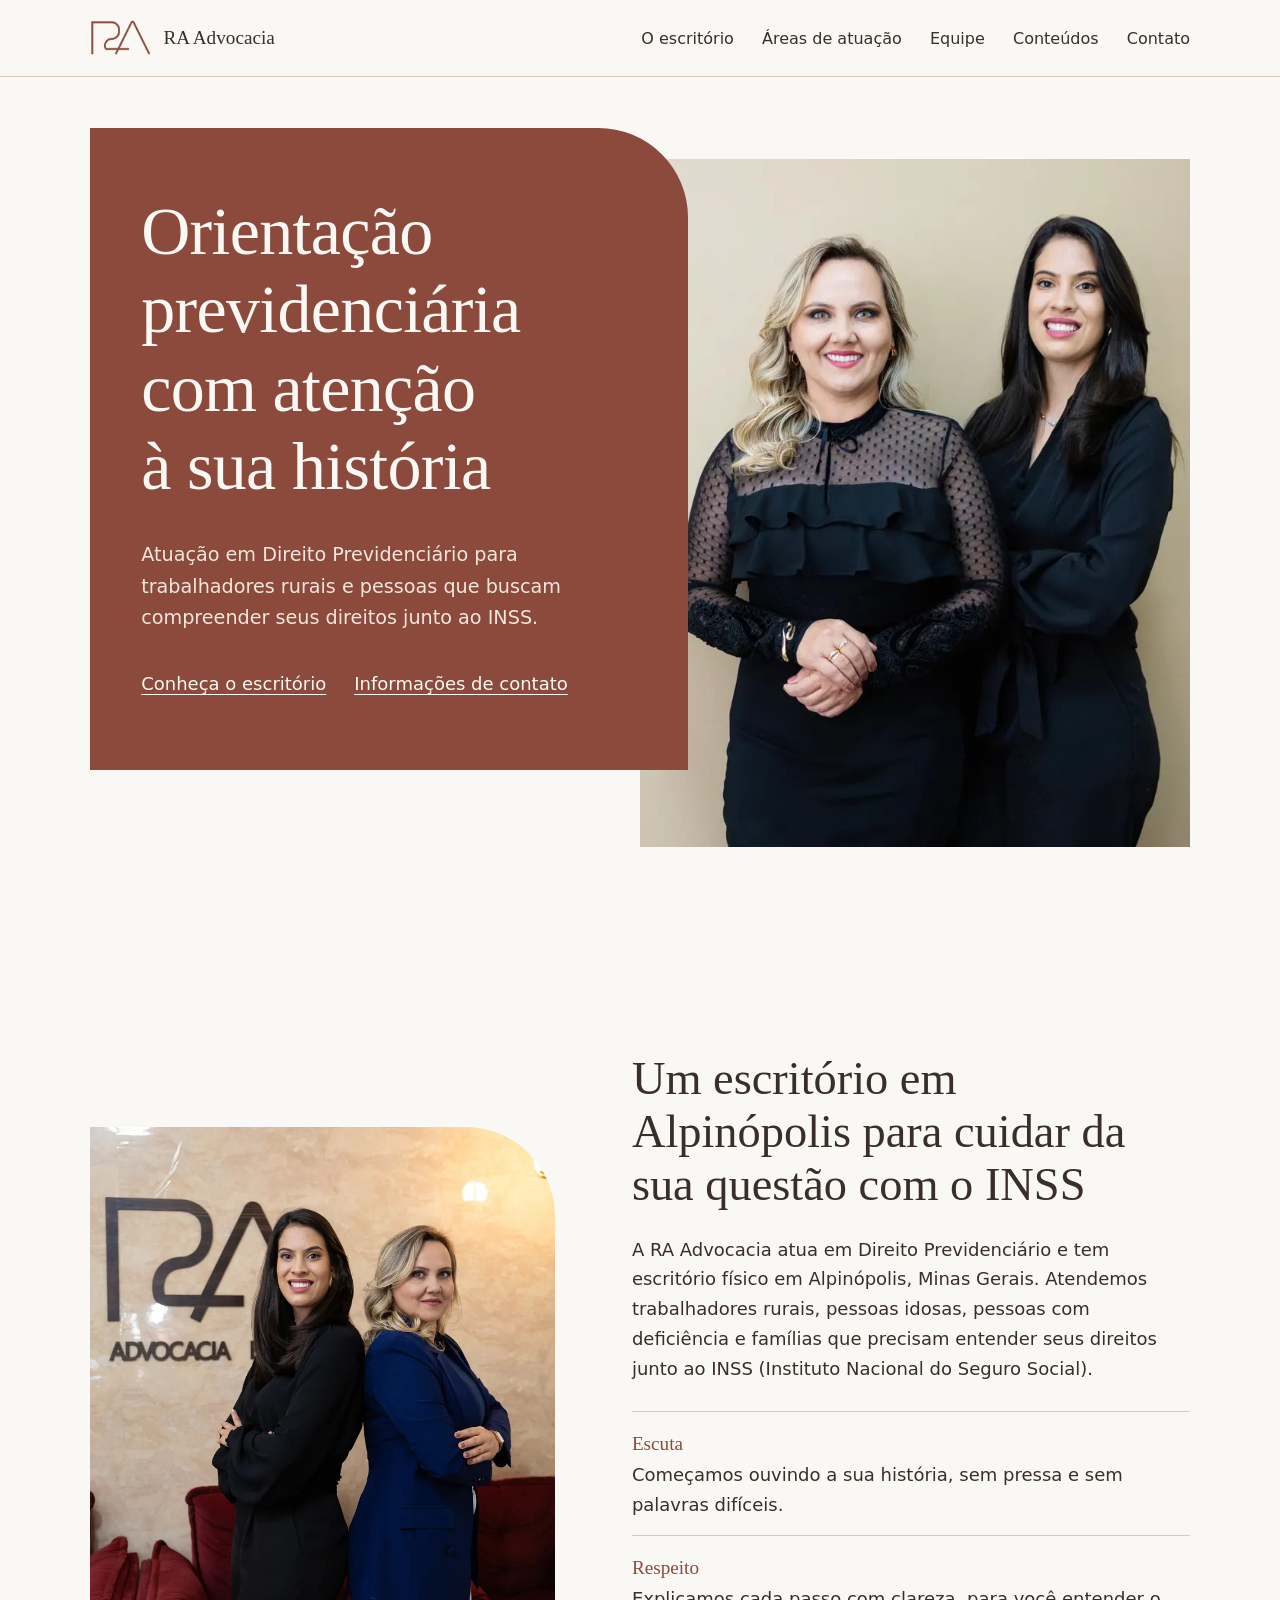
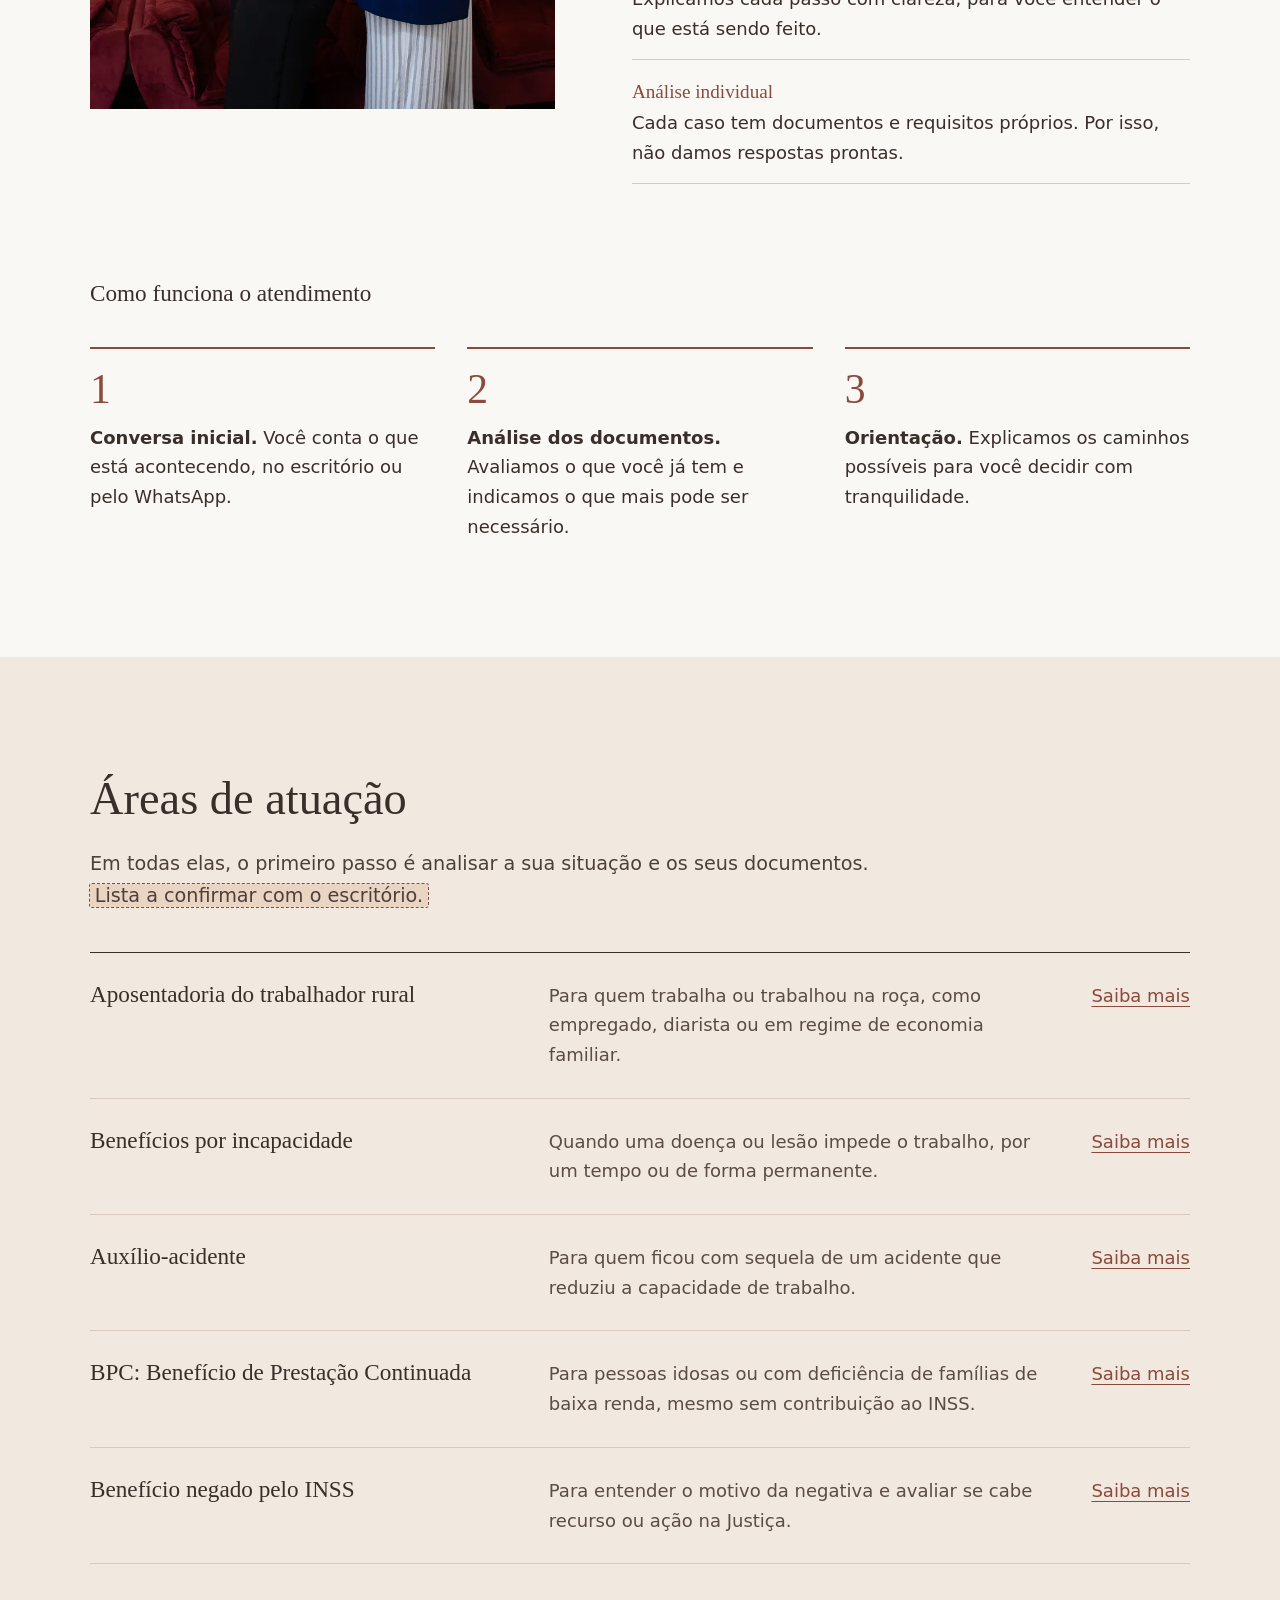
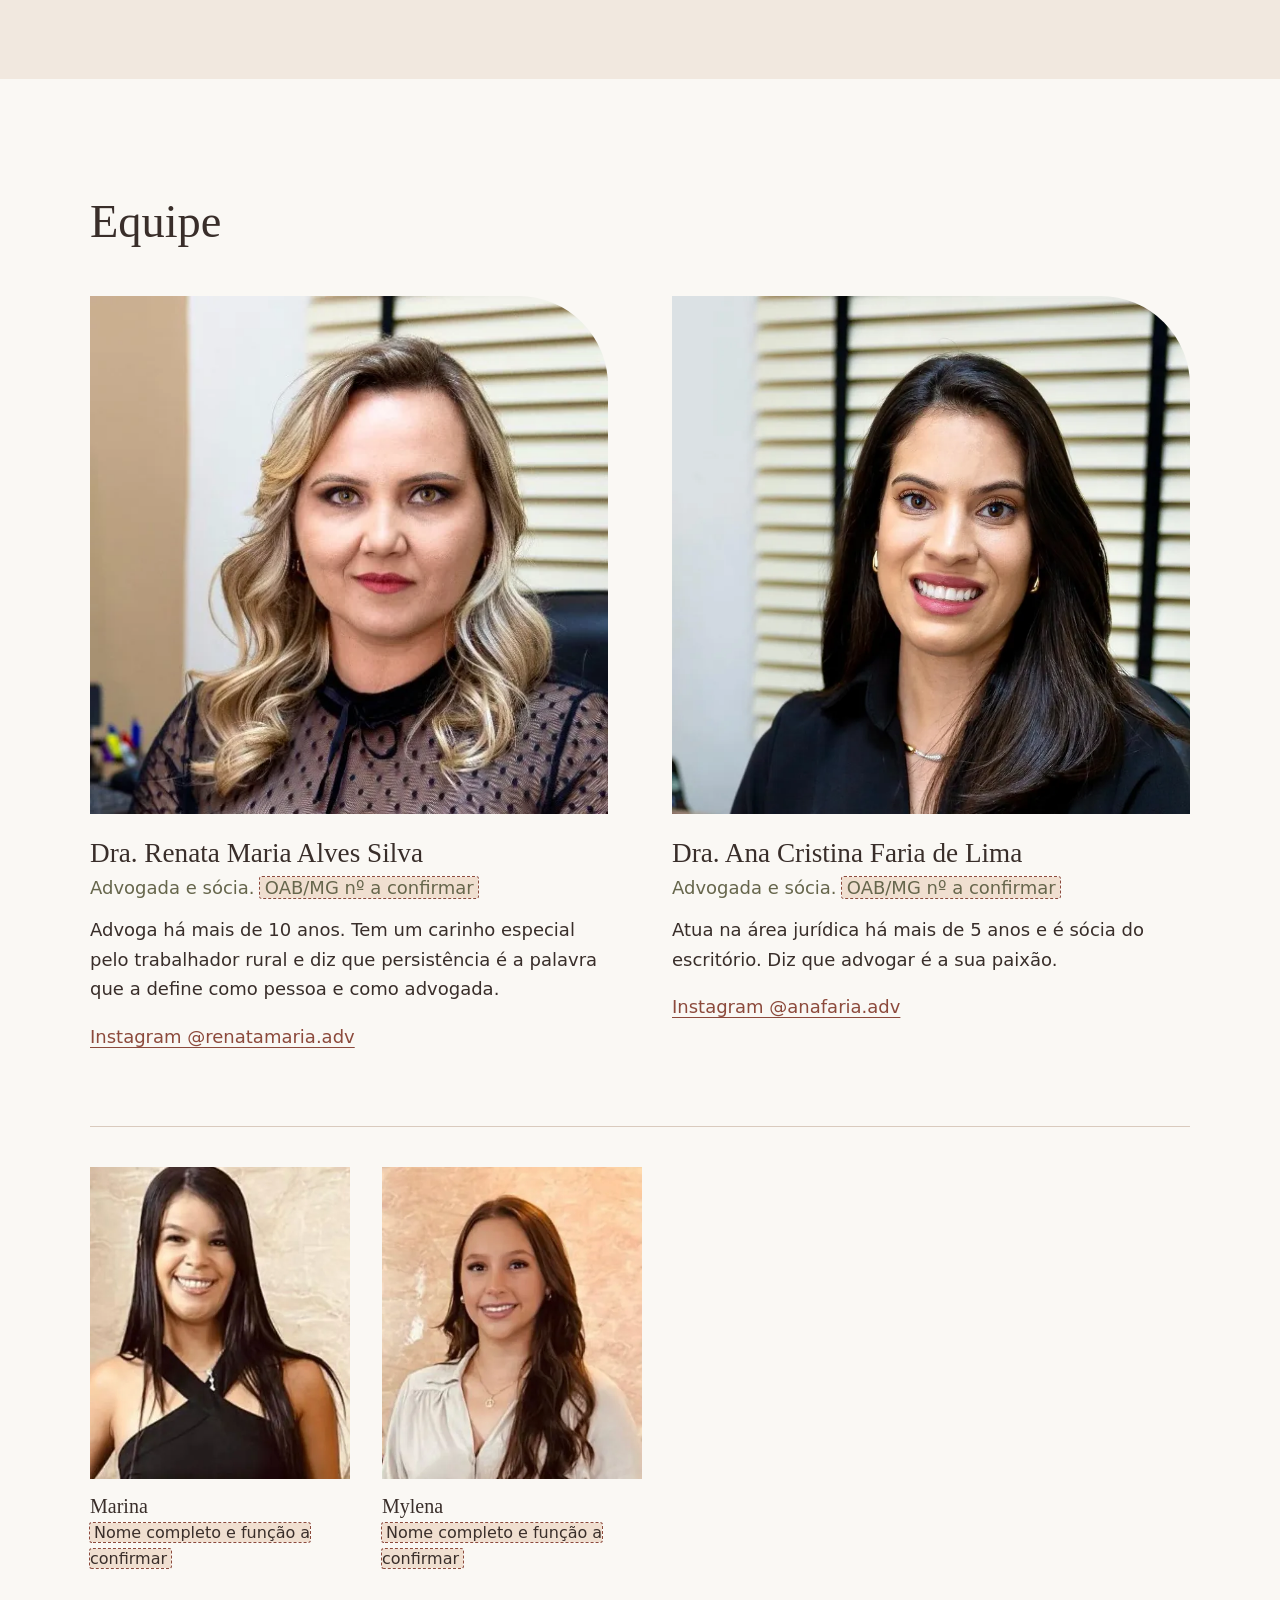
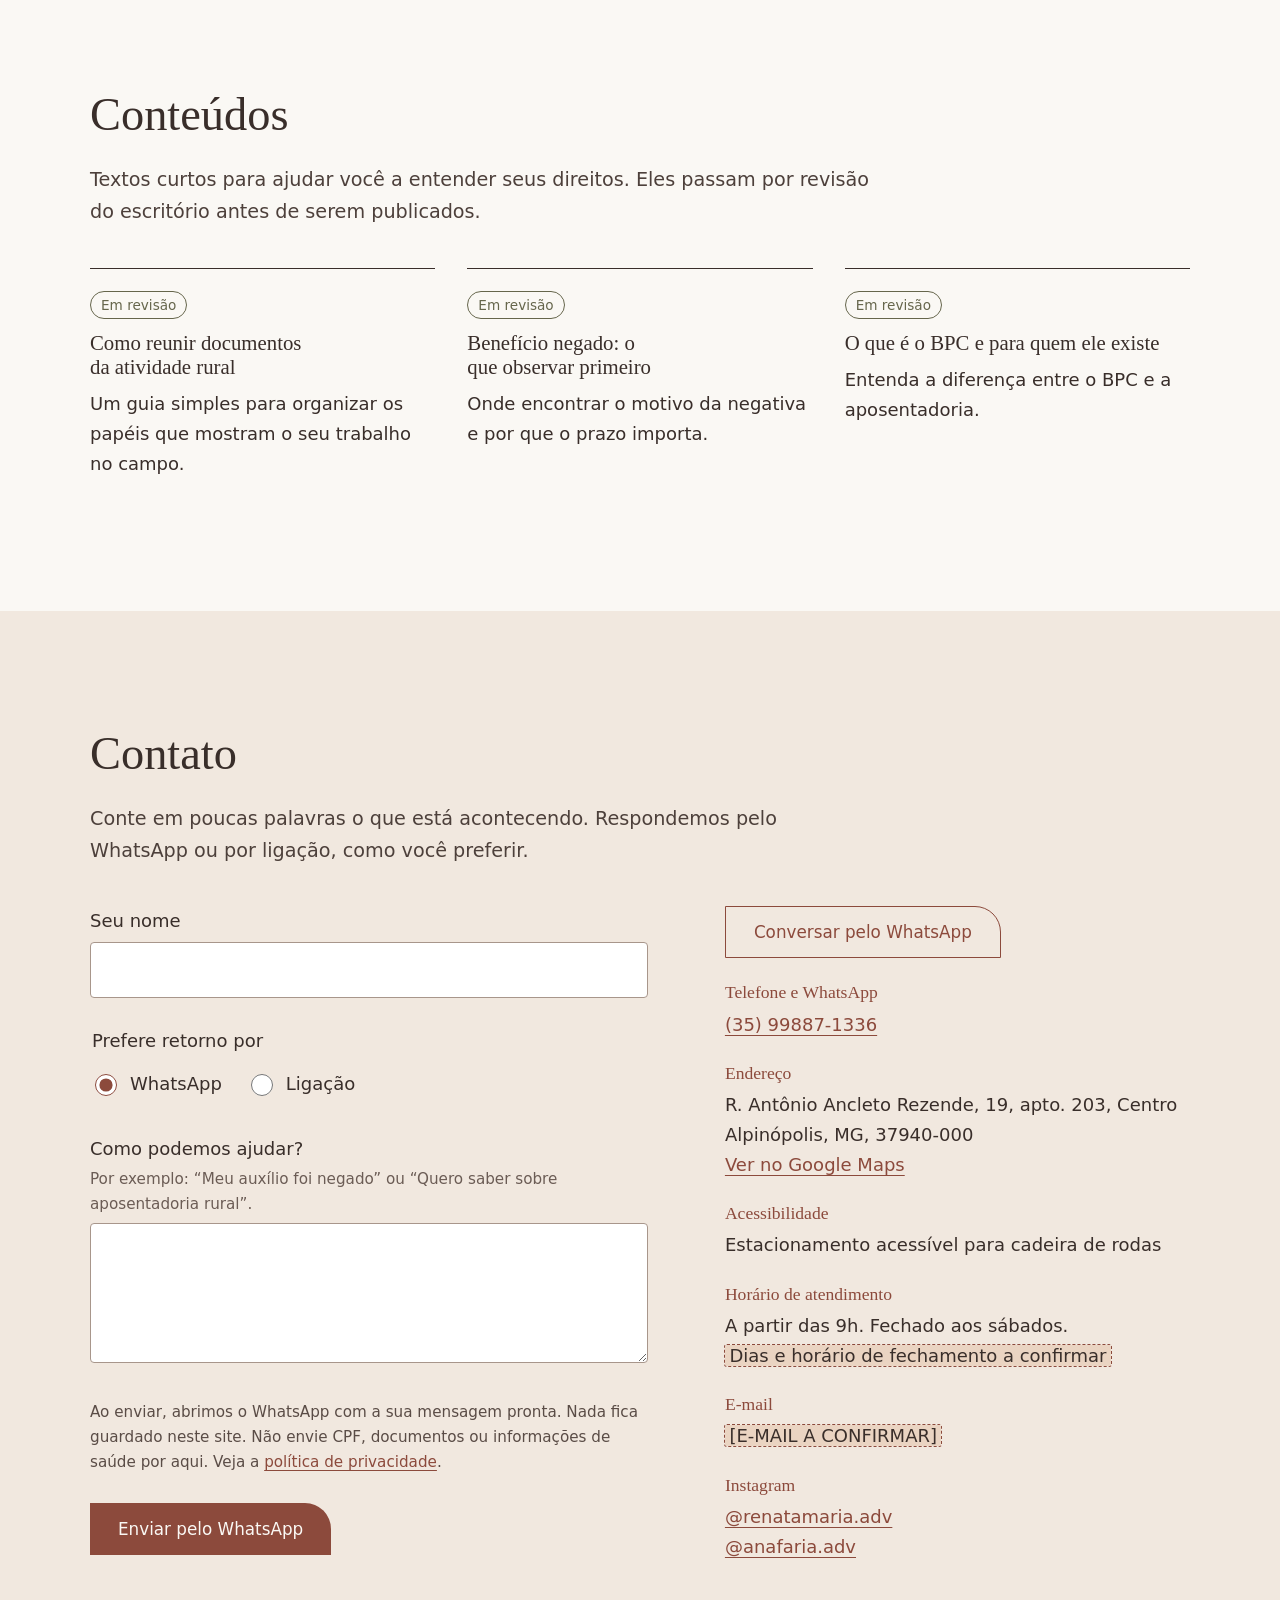
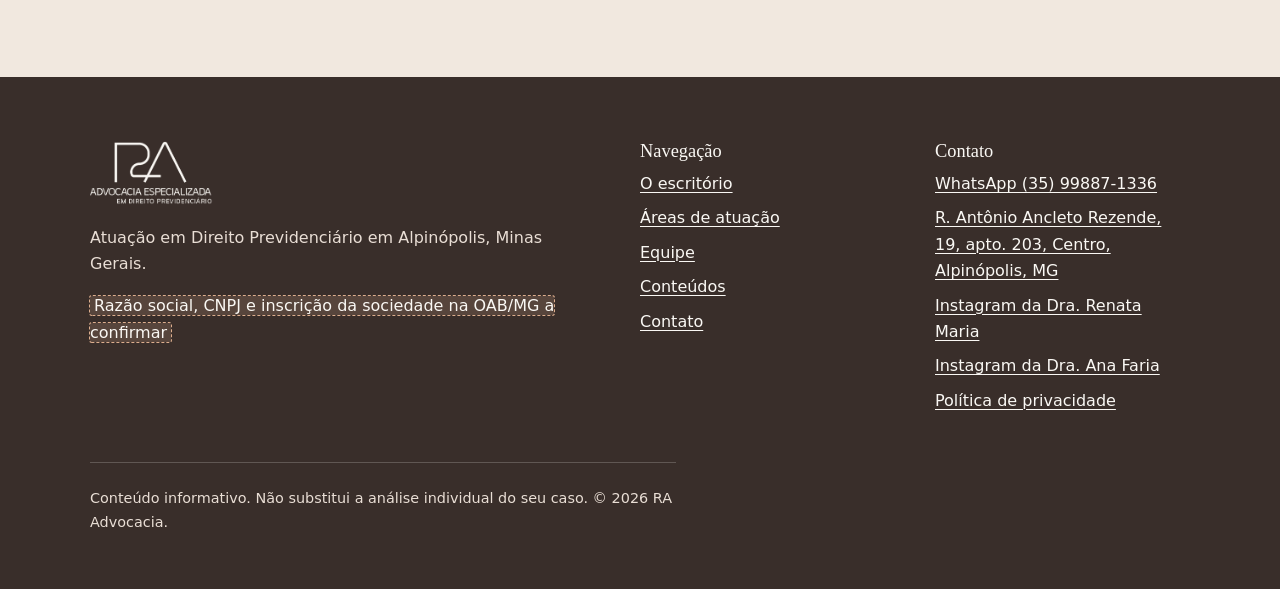
==== commit 1e3ffa24: "feat: endereço, nomes e foto do escritório a partir do perfil no Google Co-Authored-By: Claude Opus " ====
--- a/index.html
+++ b/index.html
@@ -56,8 +56,8 @@
   <div class="contido">
     <div class="dois">
       <div class="foto-canto">
-        <img src="assets/img/escritorio-equipe.webp" width="900" height="1035" loading="lazy"
-          alt="A Dra. Ana Faria, sentada, e Mylena, em pé, na recepção do escritório em Alpinópolis">
+        <img src="assets/img/escritorio-socias.webp" width="900" height="1035" loading="lazy"
+          alt="A Dra. Ana Cristina e a Dra. Renata Maria na recepção do escritório, diante da parede com a logo RA Advocacia">
       </div>
       <div>
         <h2 id="escritorio-titulo">Um escritório em Alpinópolis para cuidar da sua questão com o INSS</h2>
@@ -92,14 +92,14 @@
     <div class="socias">
       <article class="pessoa">
         <img src="assets/img/renata-maria.webp" width="512" height="512" loading="lazy" alt="Dra. Renata Maria à mesa de trabalho no escritório">
-        <h3>Dra. Renata Maria</h3>
+        <h3>Dra. Renata Maria Alves Silva</h3>
         <p class="funcao">Advogada e sócia. <span class="pendente">OAB/MG nº a confirmar</span></p>
         <p>Advoga há mais de 10 anos. Tem um carinho especial pelo trabalhador rural e diz que persistência é a palavra que a define como pessoa e como advogada.</p>
         <p><a href="https://www.instagram.com/renatamaria.adv/">Instagram @renatamaria.adv</a></p>
       </article>
       <article class="pessoa">
         <img src="assets/img/ana-faria.webp" width="800" height="800" loading="lazy" alt="Dra. Ana Cristina Faria à mesa de trabalho no escritório">
-        <h3>Dra. Ana Cristina Faria</h3>
+        <h3>Dra. Ana Cristina Faria de Lima</h3>
         <p class="funcao">Advogada e sócia. <span class="pendente">OAB/MG nº a confirmar</span></p>
         <p>Atua na área jurídica há mais de 5 anos e é sócia do escritório. Diz que advogar é a sua paixão.</p>
         <p><a href="https://www.instagram.com/anafaria.adv/">Instagram @anafaria.adv</a></p>
@@ -160,11 +160,13 @@
         <a class="botao secundario" href="https://wa.me/5535998871336?text=Ol%C3%A1%2C%20gostaria%20de%20informa%C3%A7%C3%B5es%20sobre%20o%20atendimento.">Conversar pelo WhatsApp</a>
         <dl>
           <dt>Telefone e WhatsApp</dt>
-          <dd><a href="tel:+5535998871336">(35) 99887-1336</a> <span class="pendente">confirmar</span></dd>
+          <dd><a href="tel:+5535998871336">(35) 99887-1336</a></dd>
           <dt>Endereço</dt>
-          <dd><span class="pendente">[ENDEREÇO A CONFIRMAR]</span><br>Alpinópolis, MG</dd>
+          <dd>R. Antônio Ancleto Rezende, 19, apto. 203, Centro<br>Alpinópolis, MG, 37940-000<br><a href="https://maps.google.com/?cid=9352116726334135630">Ver no Google Maps</a></dd>
+          <dt>Acessibilidade</dt>
+          <dd>Estacionamento acessível para cadeira de rodas</dd>
           <dt>Horário de atendimento</dt>
-          <dd><span class="pendente">[HORÁRIO A CONFIRMAR]</span></dd>
+          <dd>A partir das 9h. Fechado aos sábados.<br><span class="pendente">Dias e horário de fechamento a confirmar</span></dd>
           <dt>E-mail</dt>
           <dd><span class="pendente">[E-MAIL A CONFIRMAR]</span></dd>
           <dt>Instagram</dt>
@@ -190,6 +192,7 @@
       <h2>Contato</h2>
       <ul>
         <li><a href="https://wa.me/5535998871336?text=Ol%C3%A1%2C%20gostaria%20de%20informa%C3%A7%C3%B5es%20sobre%20o%20atendimento.">WhatsApp (35) 99887-1336</a></li>
+        <li><a href="https://maps.google.com/?cid=9352116726334135630">R. Antônio Ancleto Rezende, 19, apto. 203, Centro, Alpinópolis, MG</a></li>
         <li><a href="https://www.instagram.com/renatamaria.adv/">Instagram da Dra. Renata Maria</a></li>
         <li><a href="https://www.instagram.com/anafaria.adv/">Instagram da Dra. Ana Faria</a></li>
         <li><a href="privacidade.html">Política de privacidade</a></li>
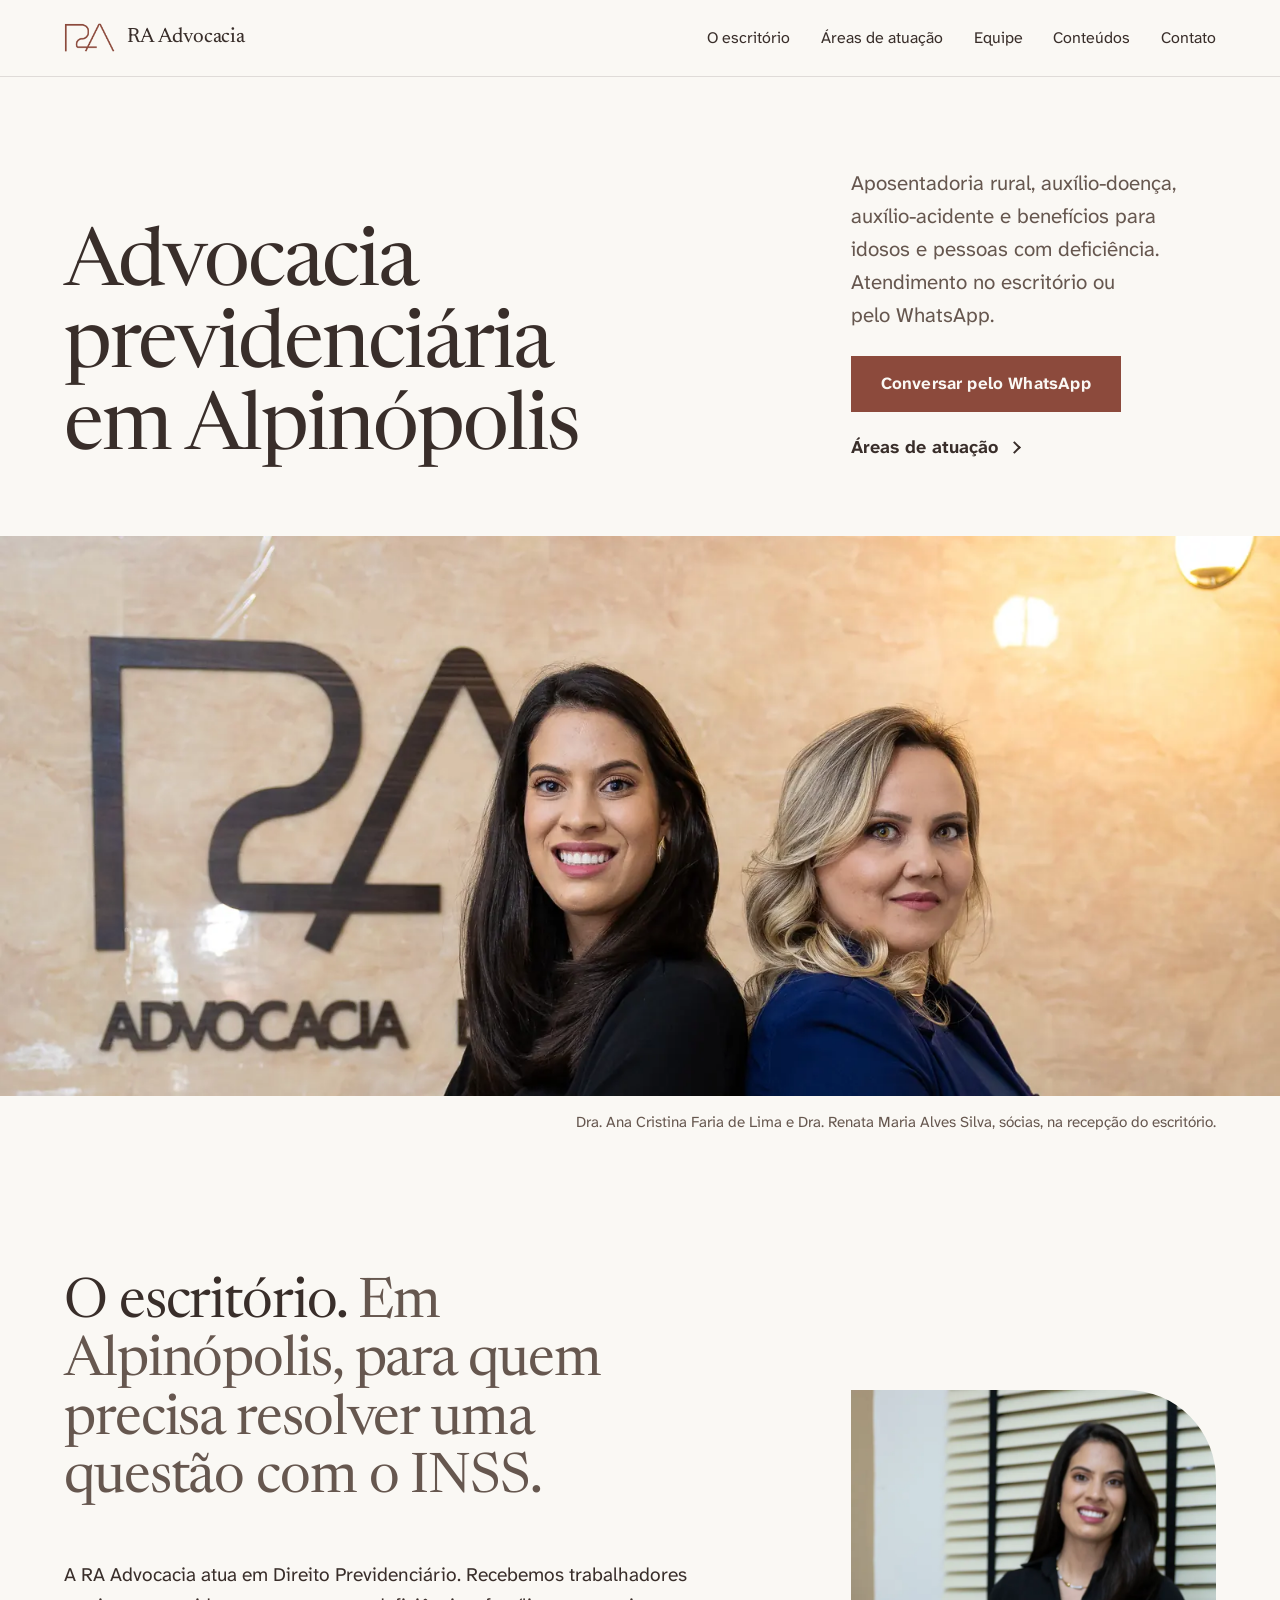
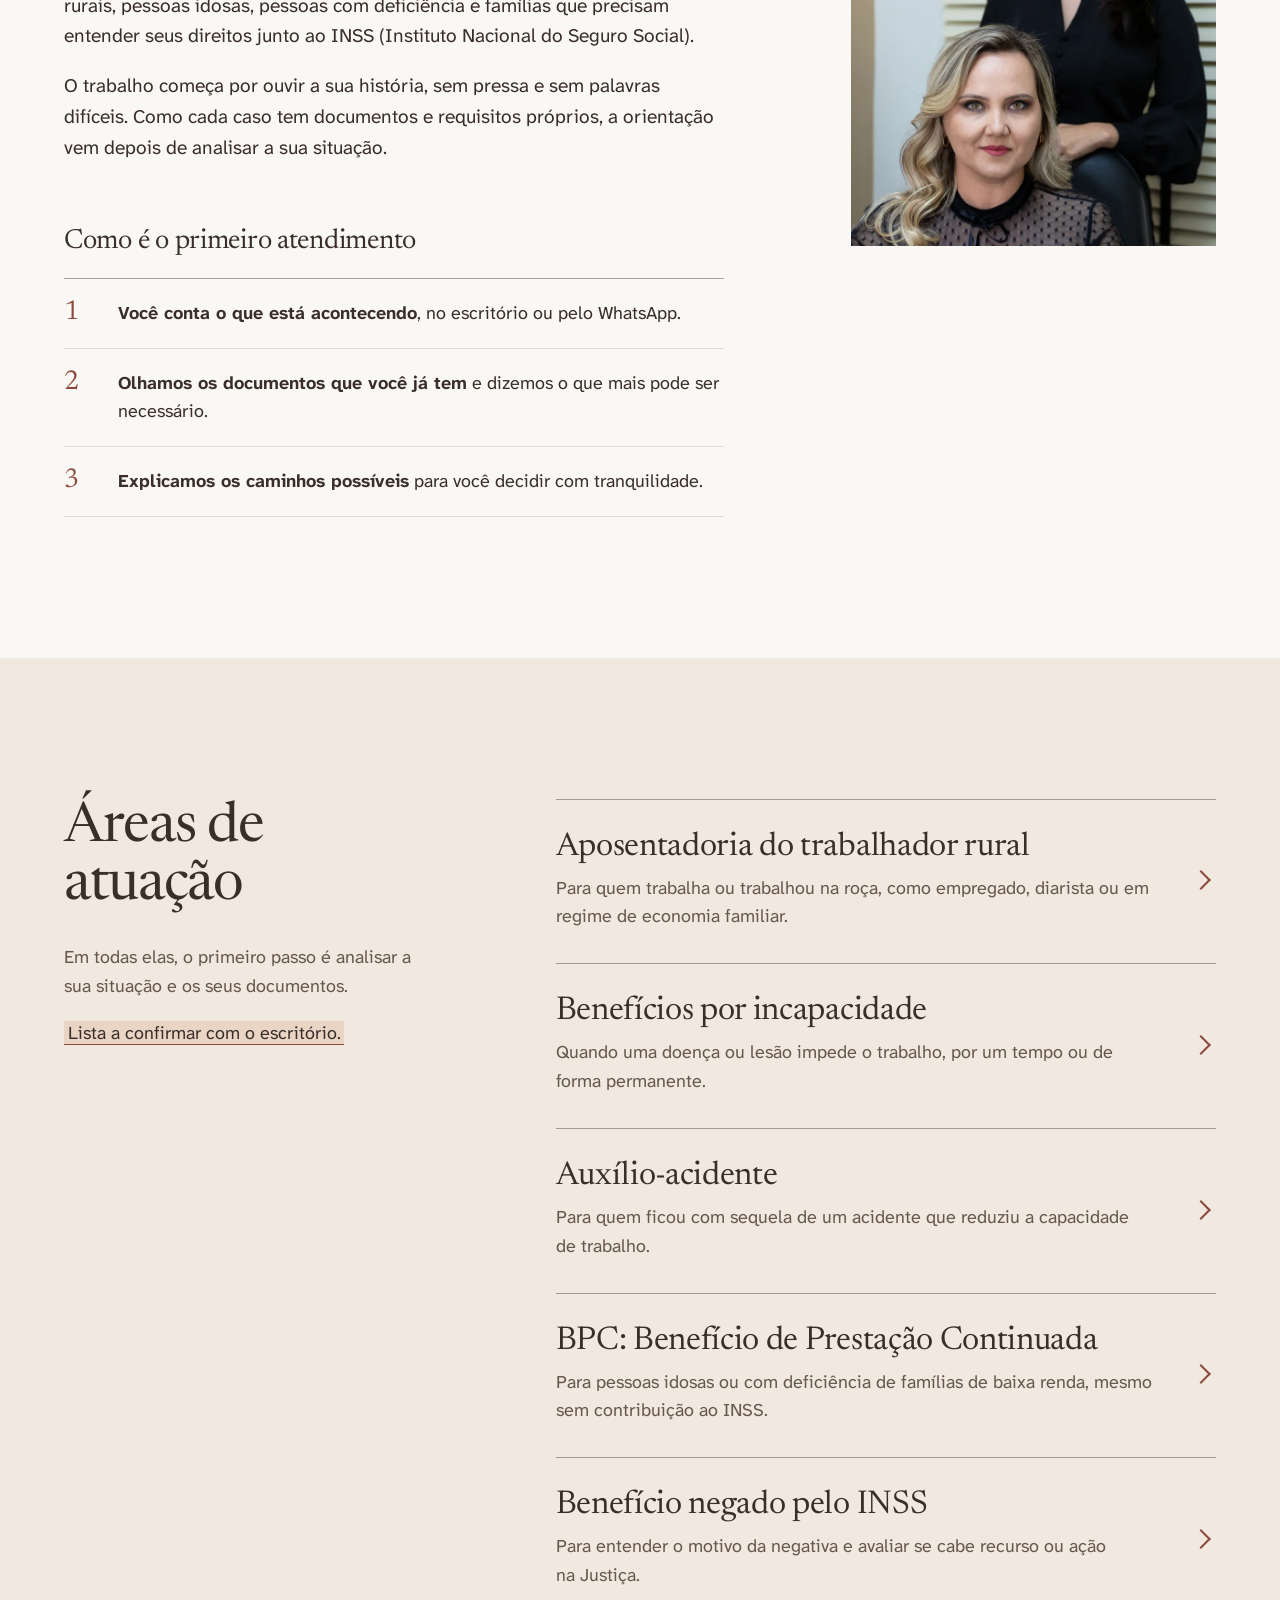
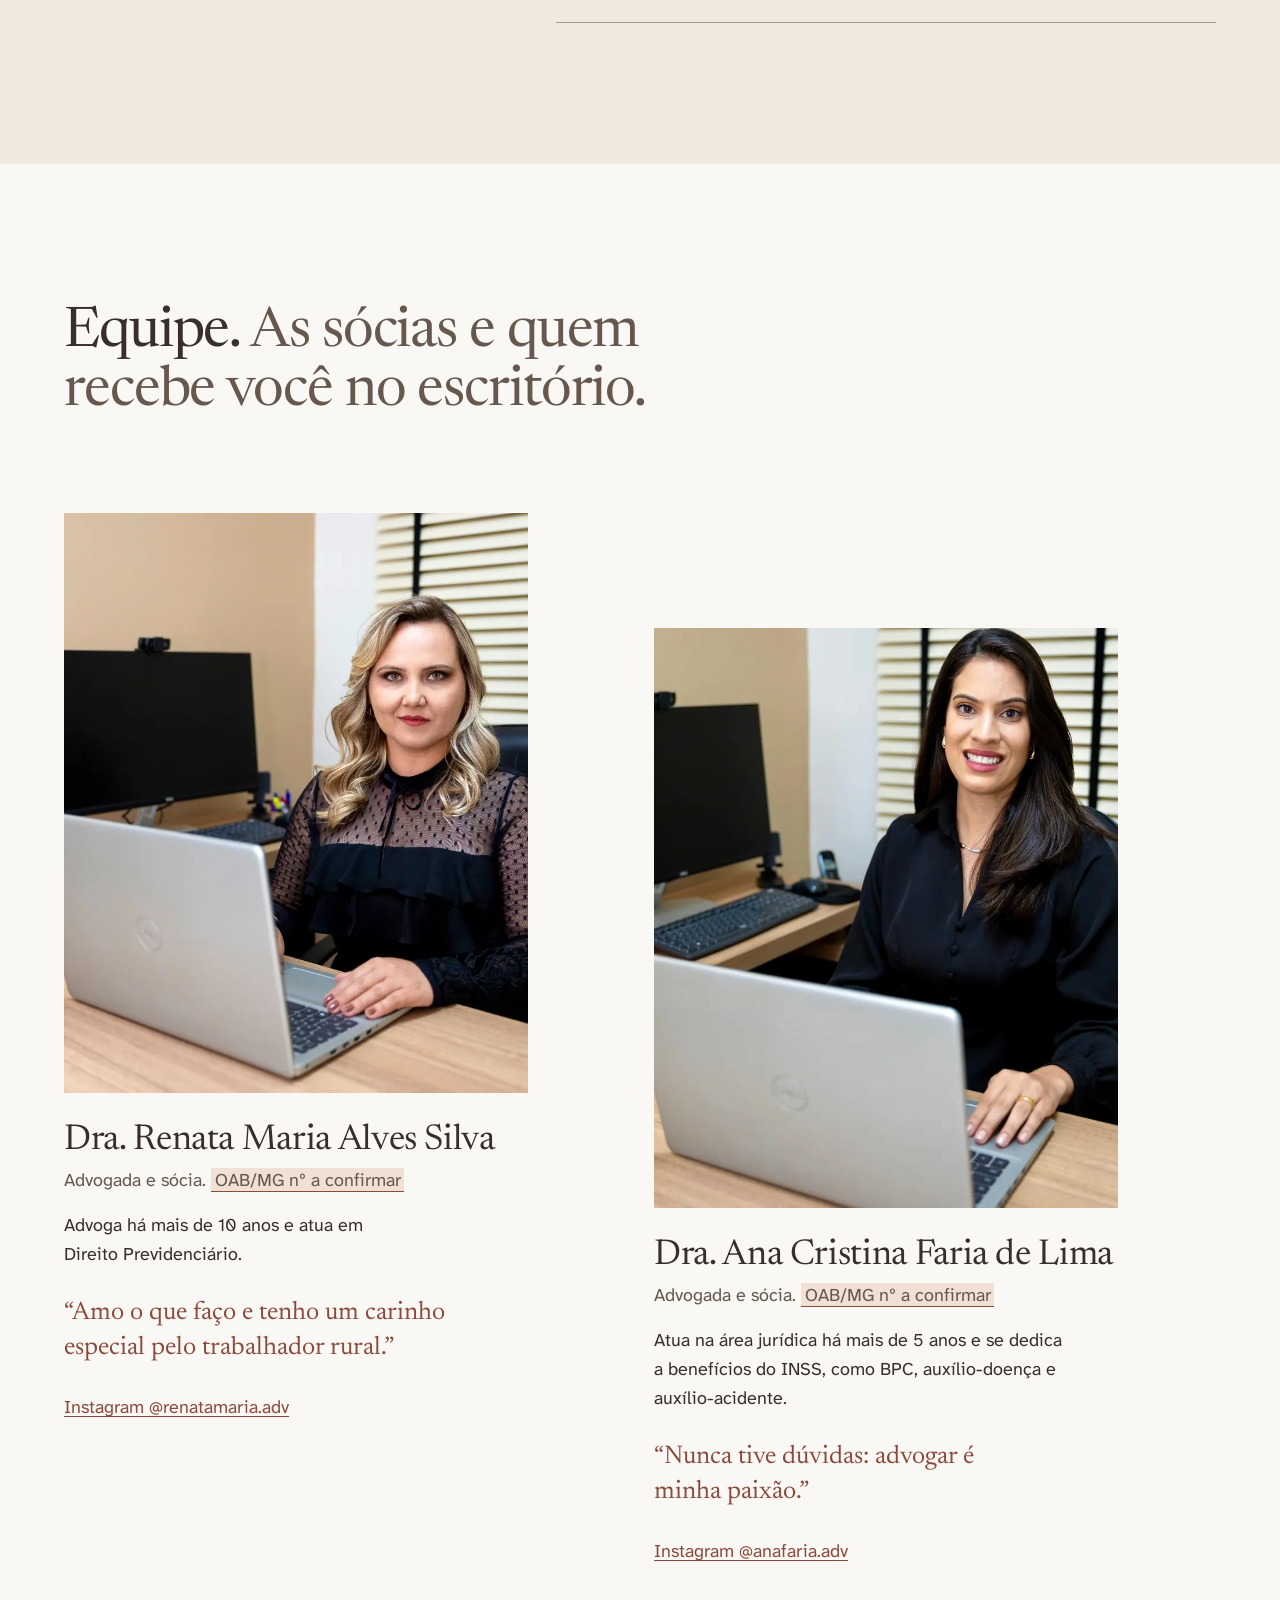
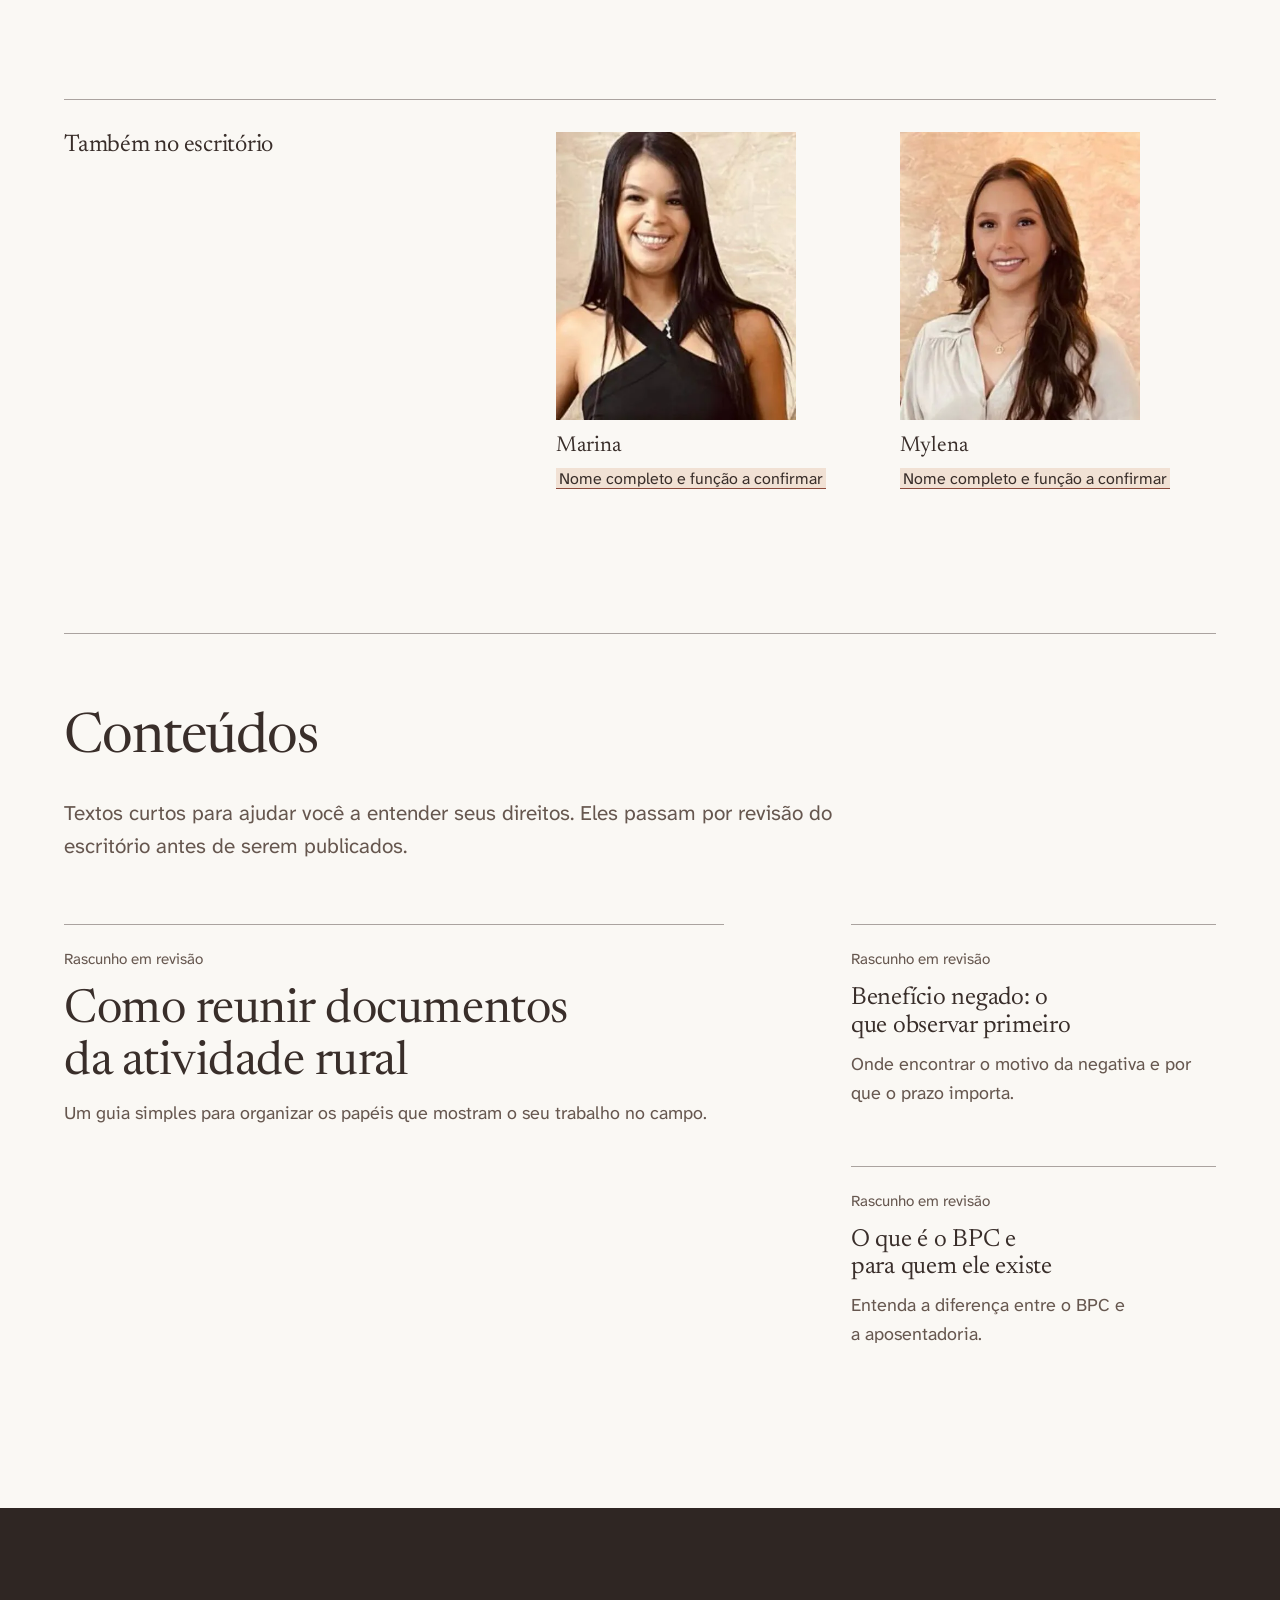
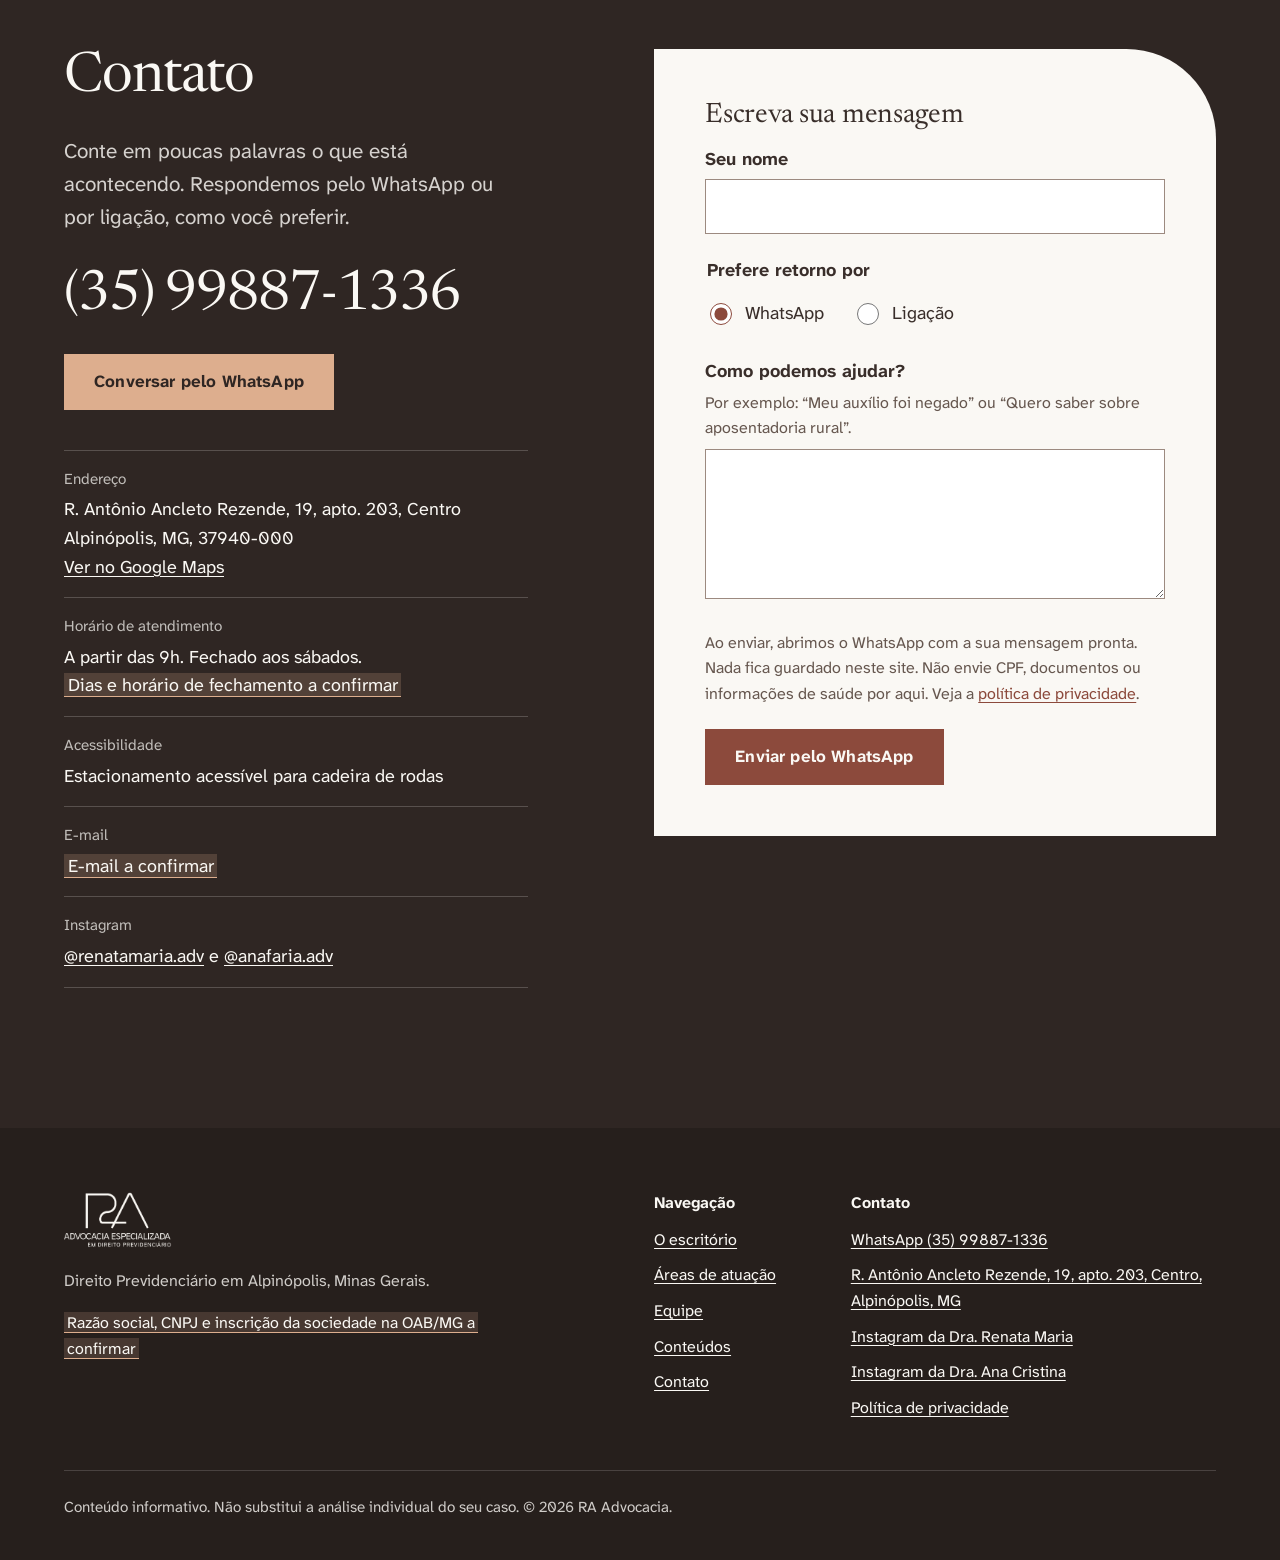
==== commit bf466857: "feat: novo visual editorial com fotos do Google e do ensaio Tipografia Newsreader + Atkinson Hyperle" ====
--- a/index.html
+++ b/index.html
@@ -16,7 +16,8 @@
 <meta name="theme-color" content="#8C4A3C">
 <script>document.documentElement.classList.add("js")</script>
 <link rel="icon" href="assets/img/logo-monograma-terracota.png" type="image/png">
-<link rel="preload" href="assets/fonts/lora.woff2" as="font" type="font/woff2" crossorigin>
+<link rel="preload" href="assets/fonts/newsreader.woff2" as="font" type="font/woff2" crossorigin>
+<link rel="preload" href="assets/fonts/atkinson-hyperlegible-next.woff2" as="font" type="font/woff2" crossorigin>
 <link rel="stylesheet" href="assets/site.css">
 </head>
 <body>
@@ -36,103 +37,116 @@
 <main id="conteudo">
 
 <section class="hero" aria-labelledby="titulo">
-  <div class="contido">
-    <figure>
-      <img src="assets/img/socias-hero.webp" width="722" height="1280" fetchpriority="high"
-        alt="As sócias Dra. Renata Maria e Dra. Ana Cristina Faria, lado a lado, no escritório">
+  <div class="contido grade hero-texto">
+    <h1 id="titulo">Advocacia previdenciária em Alpinópolis</h1>
+    <div class="hero-apoio">
+      <p>Aposentadoria rural, auxílio-doença, auxílio-acidente e benefícios para idosos e pessoas com deficiência. Atendimento no escritório ou pelo WhatsApp.</p>
+      <div class="acoes">
+        <a class="botao" href="https://wa.me/5535998871336?text=Ol%C3%A1%2C%20gostaria%20de%20informa%C3%A7%C3%B5es%20sobre%20o%20atendimento.">Conversar pelo WhatsApp</a>
+        <a class="link-acao" href="#areas">Áreas de atuação</a>
+      </div>
+    </div>
+  </div>
+  <figure class="hero-foto">
+    <picture>
+      <source media="(max-width: 700px)" srcset="assets/img/topo-celular.webp" width="800" height="1000">
+      <img src="assets/img/topo-1600.webp" srcset="assets/img/topo-1600.webp 1600w, assets/img/topo-2560.webp 2560w" sizes="100vw"
+        width="1600" height="700" fetchpriority="high"
+        alt="As duas sócias, lado a lado e sorrindo, diante da parede com a logo RA Advocacia">
+    </picture>
+    <figcaption class="legenda">Dra. Ana Cristina Faria de Lima e Dra. Renata Maria Alves Silva, sócias, na recepção do escritório.</figcaption>
+  </figure>
+</section>
+
+<section class="secao" id="escritorio" aria-labelledby="escritorio-titulo">
+  <div class="contido grade">
+    <div class="escritorio-texto">
+      <h2 id="escritorio-titulo">O escritório. <span class="tom">Em Alpinópolis, para quem precisa resolver uma questão com o INSS.</span></h2>
+      <p>A RA Advocacia atua em Direito Previdenciário. Recebemos trabalhadores rurais, pessoas idosas, pessoas com deficiência e famílias que precisam entender seus direitos junto ao INSS (Instituto Nacional do Seguro Social).</p>
+      <p>O trabalho começa por ouvir a sua história, sem pressa e sem palavras difíceis. Como cada caso tem documentos e requisitos próprios, a orientação vem depois de analisar a sua situação.</p>
+      <h3>Como é o primeiro atendimento</h3>
+      <ol class="passos">
+        <li><span><strong>Você conta o que está acontecendo</strong>, no escritório ou pelo WhatsApp.</span></li>
+        <li><span><strong>Olhamos os documentos que você já tem</strong> e dizemos o que mais pode ser necessário.</span></li>
+        <li><span><strong>Explicamos os caminhos possíveis</strong> para você decidir com tranquilidade.</span></li>
+      </ol>
+    </div>
+    <figure class="escritorio-foto">
+      <img src="assets/img/escritorio-trabalho.webp" width="800" height="1000" loading="lazy"
+        alt="Dra. Renata Maria sentada à mesa e Dra. Ana Cristina em pé ao lado, no escritório">
     </figure>
-    <div class="hero-painel">
-      <h1 id="titulo">Orientação previdenciária com atenção à sua história</h1>
-      <p>Atuação em Direito Previdenciário para trabalhadores rurais e pessoas que buscam compreender seus direitos junto ao INSS.</p>
-      <div class="hero-links">
-        <a href="#escritorio">Conheça o escritório</a>
-        <a href="#contato">Informações de contato</a>
-      </div>
-    </div>
-  </div>
-</section>
-
-<section class="secao" id="escritorio" aria-labelledby="escritorio-titulo">
-  <div class="contido">
-    <div class="dois">
-      <div class="foto-canto">
-        <img src="assets/img/escritorio-socias.webp" width="900" height="1035" loading="lazy"
-          alt="A Dra. Ana Cristina e a Dra. Renata Maria na recepção do escritório, diante da parede com a logo RA Advocacia">
-      </div>
-      <div>
-        <h2 id="escritorio-titulo">Um escritório em Alpinópolis para cuidar da sua questão com o INSS</h2>
-        <p>A RA Advocacia atua em Direito Previdenciário e tem escritório físico em Alpinópolis, Minas Gerais. Atendemos trabalhadores rurais, pessoas idosas, pessoas com deficiência e famílias que precisam entender seus direitos junto ao INSS (Instituto Nacional do Seguro Social).</p>
-        <ul class="compromissos">
-          <li><strong>Escuta</strong>Começamos ouvindo a sua história, sem pressa e sem palavras difíceis.</li>
-          <li><strong>Respeito</strong>Explicamos cada passo com clareza, para você entender o que está sendo feito.</li>
-          <li><strong>Análise individual</strong>Cada caso tem documentos e requisitos próprios. Por isso, não damos respostas prontas.</li>
-        </ul>
-      </div>
-    </div>
-    <h3 style="margin-top:clamp(56px,8vw,96px)">Como funciona o atendimento</h3>
-    <ol class="passos">
-      <li><strong>Conversa inicial.</strong> Você conta o que está acontecendo, no escritório ou pelo WhatsApp.</li>
-      <li><strong>Análise dos documentos.</strong> Avaliamos o que você já tem e indicamos o que mais pode ser necessário.</li>
-      <li><strong>Orientação.</strong> Explicamos os caminhos possíveis para você decidir com tranquilidade.</li>
-    </ol>
-  </div>
-</section>
-
-<section class="secao areia" id="areas" aria-labelledby="areas-titulo">
-  <div class="contido">
-    <h2 id="areas-titulo">Áreas de atuação</h2>
-    <p class="intro">Em todas elas, o primeiro passo é analisar a sua situação e os seus documentos. <span class="pendente">Lista a confirmar com o escritório.</span></p>
-    <ul class="areas"><li><a href="areas/aposentadoria-rural.html"><h3>Aposentadoria do trabalhador rural</h3><p>Para quem trabalha ou trabalhou na roça, como empregado, diarista ou em regime de economia familiar.</p><span class="ler">Saiba mais</span></a></li><li><a href="areas/beneficios-por-incapacidade.html"><h3>Benefícios por incapacidade</h3><p>Quando uma doença ou lesão impede o trabalho, por um tempo ou de forma permanente.</p><span class="ler">Saiba mais</span></a></li><li><a href="areas/auxilio-acidente.html"><h3>Auxílio-acidente</h3><p>Para quem ficou com sequela de um acidente que reduziu a capacidade de trabalho.</p><span class="ler">Saiba mais</span></a></li><li><a href="areas/bpc-loas.html"><h3>BPC: Benefício de Prestação Continuada</h3><p>Para pessoas idosas ou com deficiência de famílias de baixa renda, mesmo sem contribuição ao INSS.</p><span class="ler">Saiba mais</span></a></li><li><a href="areas/beneficio-negado.html"><h3>Benefício negado pelo INSS</h3><p>Para entender o motivo da negativa e avaliar se cabe recurso ou ação na Justiça.</p><span class="ler">Saiba mais</span></a></li></ul>
+  </div>
+</section>
+
+<section class="secao areas-secao" id="areas" aria-labelledby="areas-titulo">
+  <div class="contido grade">
+    <div class="areas-cabeca">
+      <h2 id="areas-titulo">Áreas de atuação</h2>
+      <p class="intro">Em todas elas, o primeiro passo é analisar a sua situação e os seus documentos.</p>
+      <p><span class="pendente">Lista a confirmar com o escritório.</span></p>
+    </div>
+    <ul class="areas"><li><a href="areas/aposentadoria-rural.html"><h3>Aposentadoria do trabalhador rural</h3><p>Para quem trabalha ou trabalhou na roça, como empregado, diarista ou em regime de economia familiar.</p><span class="seta" aria-hidden="true"></span></a></li><li><a href="areas/beneficios-por-incapacidade.html"><h3>Benefícios por incapacidade</h3><p>Quando uma doença ou lesão impede o trabalho, por um tempo ou de forma permanente.</p><span class="seta" aria-hidden="true"></span></a></li><li><a href="areas/auxilio-acidente.html"><h3>Auxílio-acidente</h3><p>Para quem ficou com sequela de um acidente que reduziu a capacidade de trabalho.</p><span class="seta" aria-hidden="true"></span></a></li><li><a href="areas/bpc-loas.html"><h3>BPC: Benefício de Prestação Continuada</h3><p>Para pessoas idosas ou com deficiência de famílias de baixa renda, mesmo sem contribuição ao INSS.</p><span class="seta" aria-hidden="true"></span></a></li><li><a href="areas/beneficio-negado.html"><h3>Benefício negado pelo INSS</h3><p>Para entender o motivo da negativa e avaliar se cabe recurso ou ação na Justiça.</p><span class="seta" aria-hidden="true"></span></a></li></ul>
   </div>
 </section>
 
 <section class="secao" id="equipe" aria-labelledby="equipe-titulo">
-  <div class="contido">
-    <h2 id="equipe-titulo">Equipe</h2>
-    <div class="socias">
-      <article class="pessoa">
-        <img src="assets/img/renata-maria.webp" width="512" height="512" loading="lazy" alt="Dra. Renata Maria à mesa de trabalho no escritório">
-        <h3>Dra. Renata Maria Alves Silva</h3>
-        <p class="funcao">Advogada e sócia. <span class="pendente">OAB/MG nº a confirmar</span></p>
-        <p>Advoga há mais de 10 anos. Tem um carinho especial pelo trabalhador rural e diz que persistência é a palavra que a define como pessoa e como advogada.</p>
-        <p><a href="https://www.instagram.com/renatamaria.adv/">Instagram @renatamaria.adv</a></p>
-      </article>
-      <article class="pessoa">
-        <img src="assets/img/ana-faria.webp" width="800" height="800" loading="lazy" alt="Dra. Ana Cristina Faria à mesa de trabalho no escritório">
-        <h3>Dra. Ana Cristina Faria de Lima</h3>
-        <p class="funcao">Advogada e sócia. <span class="pendente">OAB/MG nº a confirmar</span></p>
-        <p>Atua na área jurídica há mais de 5 anos e é sócia do escritório. Diz que advogar é a sua paixão.</p>
-        <p><a href="https://www.instagram.com/anafaria.adv/">Instagram @anafaria.adv</a></p>
-      </article>
-    </div>
-    <div class="equipe-apoio">
-      <article>
-        <img src="assets/img/marina.webp" width="440" height="530" loading="lazy" alt="Retrato de Marina">
-        <h3>Marina</h3>
-        <p><span class="pendente">Nome completo e função a confirmar</span></p>
-      </article>
-      <article>
-        <img src="assets/img/mylena.webp" width="440" height="530" loading="lazy" alt="Retrato de Mylena">
-        <h3>Mylena</h3>
-        <p><span class="pendente">Nome completo e função a confirmar</span></p>
-      </article>
-    </div>
-  </div>
-</section>
-
-<section class="secao" id="conteudos" aria-labelledby="conteudos-titulo" style="padding-top:0">
-  <div class="contido">
-    <h2 id="conteudos-titulo">Conteúdos</h2>
-    <p class="intro">Textos curtos para ajudar você a entender seus direitos. Eles passam por revisão do escritório antes de serem publicados.</p>
-    <ul class="artigos"><li><span class="selo">Em revisão</span><h3><a href="conteudos/documentos-atividade-rural.html">Como reunir documentos da atividade rural</a></h3><p>Um guia simples para organizar os papéis que mostram o seu trabalho no campo.</p></li><li><span class="selo">Em revisão</span><h3><a href="conteudos/beneficio-negado-o-que-observar.html">Benefício negado: o que observar primeiro</a></h3><p>Onde encontrar o motivo da negativa e por que o prazo importa.</p></li><li><span class="selo">Em revisão</span><h3><a href="conteudos/o-que-e-bpc.html">O que é o BPC e para quem ele existe</a></h3><p>Entenda a diferença entre o BPC e a aposentadoria.</p></li></ul>
-  </div>
-</section>
-
-<section class="secao areia" id="contato" aria-labelledby="contato-titulo">
-  <div class="contido">
-    <h2 id="contato-titulo">Contato</h2>
-    <p class="intro">Conte em poucas palavras o que está acontecendo. Respondemos pelo WhatsApp ou por ligação, como você preferir.</p>
-    <div class="contato-grade">
+  <div class="contido grade">
+    <div class="equipe-cabeca">
+      <h2 id="equipe-titulo">Equipe. <span class="tom">As sócias e quem recebe você no escritório.</span></h2>
+    </div>
+    <article class="socia">
+      <img class="retrato" src="assets/img/renata-maria.webp" width="800" height="1000" loading="lazy" alt="Dra. Renata Maria à mesa de trabalho no escritório">
+      <h3>Dra. Renata Maria Alves Silva</h3>
+      <p class="funcao">Advogada e sócia. <span class="pendente">OAB/MG nº a confirmar</span></p>
+      <p>Advoga há mais de 10 anos e atua em Direito Previdenciário.</p>
+      <blockquote class="citacao"><p>“Amo o que faço e tenho um carinho especial pelo trabalhador rural.”</p></blockquote>
+      <p><a href="https://www.instagram.com/renatamaria.adv/">Instagram @renatamaria.adv</a></p>
+    </article>
+    <article class="socia">
+      <img class="retrato" src="assets/img/ana-faria.webp" width="800" height="1000" loading="lazy" alt="Dra. Ana Cristina Faria à mesa de trabalho no escritório">
+      <h3>Dra. Ana Cristina Faria de Lima</h3>
+      <p class="funcao">Advogada e sócia. <span class="pendente">OAB/MG nº a confirmar</span></p>
+      <p>Atua na área jurídica há mais de 5 anos e se dedica a benefícios do INSS, como BPC, auxílio-doença e auxílio-acidente.</p>
+      <blockquote class="citacao"><p>“Nunca tive dúvidas: advogar é minha paixão.”</p></blockquote>
+      <p><a href="https://www.instagram.com/anafaria.adv/">Instagram @anafaria.adv</a></p>
+    </article>
+    <div class="apoio grade">
+      <h3>Também no escritório</h3>
+      <ul>
+        <li><img src="assets/img/marina.webp" width="440" height="530" loading="lazy" alt="Retrato de Marina"><strong>Marina</strong><p><span class="pendente">Nome completo e função a confirmar</span></p></li>
+        <li><img src="assets/img/mylena.webp" width="440" height="530" loading="lazy" alt="Retrato de Mylena"><strong>Mylena</strong><p><span class="pendente">Nome completo e função a confirmar</span></p></li>
+      </ul>
+    </div>
+  </div>
+</section>
+
+<section class="secao conteudos" id="conteudos" aria-labelledby="conteudos-titulo">
+  <div class="contido grade">
+    <div class="conteudos-cabeca">
+      <h2 id="conteudos-titulo">Conteúdos</h2>
+      <p class="intro">Textos curtos para ajudar você a entender seus direitos. Eles passam por revisão do escritório antes de serem publicados.</p>
+    </div>
+    <article class="artigo destaque"><p class="estado">Rascunho em revisão</p><h3><a href="conteudos/documentos-atividade-rural.html">Como reunir documentos da atividade rural</a></h3><p>Um guia simples para organizar os papéis que mostram o seu trabalho no campo.</p></article><article class="artigo"><p class="estado">Rascunho em revisão</p><h3><a href="conteudos/beneficio-negado-o-que-observar.html">Benefício negado: o que observar primeiro</a></h3><p>Onde encontrar o motivo da negativa e por que o prazo importa.</p></article><article class="artigo"><p class="estado">Rascunho em revisão</p><h3><a href="conteudos/o-que-e-bpc.html">O que é o BPC e para quem ele existe</a></h3><p>Entenda a diferença entre o BPC e a aposentadoria.</p></article>
+  </div>
+</section>
+
+<section class="secao contato" id="contato" aria-labelledby="contato-titulo">
+  <div class="contido grade">
+    <div class="contato-dados">
+      <h2 id="contato-titulo">Contato</h2>
+      <p class="intro">Conte em poucas palavras o que está acontecendo. Respondemos pelo WhatsApp ou por ligação, como você preferir.</p>
+      <a class="telefone" href="tel:+5535998871336">(35) 99887-1336</a>
+      <div><a class="botao claro" href="https://wa.me/5535998871336?text=Ol%C3%A1%2C%20gostaria%20de%20informa%C3%A7%C3%B5es%20sobre%20o%20atendimento.">Conversar pelo WhatsApp</a></div>
+      <dl class="dados">
+        <div><dt>Endereço</dt><dd>R. Antônio Ancleto Rezende, 19, apto. 203, Centro<br>Alpinópolis, MG, 37940-000<br><a href="https://maps.google.com/?cid=9352116726334135630">Ver no Google Maps</a></dd></div>
+        <div><dt>Horário de atendimento</dt><dd>A partir das 9h. Fechado aos sábados.<br><span class="pendente">Dias e horário de fechamento a confirmar</span></dd></div>
+        <div><dt>Acessibilidade</dt><dd>Estacionamento acessível para cadeira de rodas</dd></div>
+        <div><dt>E-mail</dt><dd><span class="pendente">E-mail a confirmar</span></dd></div>
+        <div><dt>Instagram</dt><dd><a href="https://www.instagram.com/renatamaria.adv/">@renatamaria.adv</a> e <a href="https://www.instagram.com/anafaria.adv/">@anafaria.adv</a></dd></div>
+      </dl>
+    </div>
+    <div class="cartao">
+      <h3>Escreva sua mensagem</h3>
       <form id="form-contato" novalidate aria-describedby="aviso-form">
         <div>
           <label for="nome">Seu nome</label>
@@ -156,45 +170,28 @@
         <div><button class="botao" type="submit">Enviar pelo WhatsApp</button></div>
         <p class="status" id="form-status" role="status" aria-live="polite"></p>
       </form>
-      <div class="dados">
-        <a class="botao secundario" href="https://wa.me/5535998871336?text=Ol%C3%A1%2C%20gostaria%20de%20informa%C3%A7%C3%B5es%20sobre%20o%20atendimento.">Conversar pelo WhatsApp</a>
-        <dl>
-          <dt>Telefone e WhatsApp</dt>
-          <dd><a href="tel:+5535998871336">(35) 99887-1336</a></dd>
-          <dt>Endereço</dt>
-          <dd>R. Antônio Ancleto Rezende, 19, apto. 203, Centro<br>Alpinópolis, MG, 37940-000<br><a href="https://maps.google.com/?cid=9352116726334135630">Ver no Google Maps</a></dd>
-          <dt>Acessibilidade</dt>
-          <dd>Estacionamento acessível para cadeira de rodas</dd>
-          <dt>Horário de atendimento</dt>
-          <dd>A partir das 9h. Fechado aos sábados.<br><span class="pendente">Dias e horário de fechamento a confirmar</span></dd>
-          <dt>E-mail</dt>
-          <dd><span class="pendente">[E-MAIL A CONFIRMAR]</span></dd>
-          <dt>Instagram</dt>
-          <dd><a href="https://www.instagram.com/renatamaria.adv/">@renatamaria.adv</a><br><a href="https://www.instagram.com/anafaria.adv/">@anafaria.adv</a></dd>
-        </dl>
-      </div>
     </div>
   </div>
 </section>
 </main>
 <footer class="rodape">
-  <div class="contido">
-    <div>
+  <div class="contido grade">
+    <div class="rodape-marca">
       <img src="assets/img/logo-completa-claro.png" alt="RA Advocacia" width="1153" height="600" loading="lazy">
-      <p>Atuação em Direito Previdenciário em Alpinópolis, Minas Gerais.</p>
+      <p>Direito Previdenciário em Alpinópolis, Minas Gerais.</p>
       <p><span class="pendente">Razão social, CNPJ e inscrição da sociedade na OAB/MG a confirmar</span></p>
     </div>
-    <div>
+    <nav class="rodape-nav" aria-label="Rodapé">
       <h2>Navegação</h2>
       <ul><li><a href="index.html#escritorio">O escritório</a></li><li><a href="index.html#areas">Áreas de atuação</a></li><li><a href="index.html#equipe">Equipe</a></li><li><a href="index.html#conteudos">Conteúdos</a></li><li><a href="index.html#contato">Contato</a></li></ul>
-    </div>
-    <div>
+    </nav>
+    <div class="rodape-contato">
       <h2>Contato</h2>
       <ul>
         <li><a href="https://wa.me/5535998871336?text=Ol%C3%A1%2C%20gostaria%20de%20informa%C3%A7%C3%B5es%20sobre%20o%20atendimento.">WhatsApp (35) 99887-1336</a></li>
         <li><a href="https://maps.google.com/?cid=9352116726334135630">R. Antônio Ancleto Rezende, 19, apto. 203, Centro, Alpinópolis, MG</a></li>
         <li><a href="https://www.instagram.com/renatamaria.adv/">Instagram da Dra. Renata Maria</a></li>
-        <li><a href="https://www.instagram.com/anafaria.adv/">Instagram da Dra. Ana Faria</a></li>
+        <li><a href="https://www.instagram.com/anafaria.adv/">Instagram da Dra. Ana Cristina</a></li>
         <li><a href="privacidade.html">Política de privacidade</a></li>
       </ul>
     </div>
--- a/assets/site.css
+++ b/assets/site.css
@@ -1,230 +1,292 @@
-/* RA Advocacia — estilos do site. Paleta provisória (CORES.txt); confirmar com o manual da marca. */
-@font-face { font-family: "Lora"; src: url("fonts/lora.woff2") format("woff2"); font-weight: 400 700; font-display: swap; }
-@font-face { font-family: "Inter"; src: url("fonts/inter.woff2") format("woff2"); font-weight: 400 600; font-display: swap; }
+/* RA Advocacia: estilos do site.
+   Tipos: Newsreader nos títulos e Atkinson Hyperlegible Next no texto (feita para leitores com baixa visão).
+   Paleta provisória (CORES.txt): confirmar com o manual da marca.
+   Formas: tudo reto. O canto arredondado das artes do escritório aparece só nos painéis de contato e na foto do escritório. */
+@font-face { font-family: "Newsreader"; src: url("fonts/newsreader.woff2") format("woff2"); font-weight: 300 600; font-display: swap; }
+@font-face { font-family: "Atkinson Hyperlegible Next"; src: url("fonts/atkinson-hyperlegible-next.woff2") format("woff2"); font-weight: 400 700; font-display: swap; }
 
 :root {
+  --tinta: #392E2A;
+  --tinta-2: #66574F;
   --terracota: #8C4A3C;
-  --terracota-escuro: #74392d;
-  --marrom: #392E2A;
+  --terracota-escuro: #74392D;
+  --papel: #FAF8F4;
   --areia: #F1E8DF;
-  --off: #FAF8F4;
-  --oliva: #66664C;
   --pessego: #DDAE8E;
-  --linha: #d9cabd;
-  --canto: clamp(40px, 7vw, 112px); /* canto arredondado das artes do escritório */
-  --largura: 1180px;
-  --margem: clamp(16px, 4vw, 40px);
-  --serif: "Lora", Georgia, serif;
-  --sans: "Inter", system-ui, -apple-system, "Segoe UI", sans-serif;
+  --noite: #2F2623;
+  --noite-2: #261F1C;
+  --linha: rgba(57, 46, 42, 0.14);
+  --linha-forte: rgba(57, 46, 42, 0.42);
+  --canto: clamp(48px, 7vw, 112px);
+  --largura: 1280px;
+  --margem: clamp(20px, 5vw, 64px);
+  --vao: clamp(16px, 2.2vw, 32px);
+  --serif: "Newsreader", "Iowan Old Style", Georgia, serif;
+  --sans: "Atkinson Hyperlegible Next", "Segoe UI", system-ui, sans-serif;
+  --suave: cubic-bezier(0.2, 0.7, 0.2, 1);
 }
 
 *, *::before, *::after { box-sizing: border-box; }
 html { -webkit-text-size-adjust: 100%; scroll-behavior: smooth; }
-body {
-  margin: 0; background: var(--off); color: var(--marrom);
-  font: 400 1.125rem/1.65 var(--sans);
-}
+body { margin: 0; background: var(--papel); color: var(--tinta); font: 400 1.125rem/1.6 var(--sans); }
 img { display: block; max-width: 100%; height: auto; }
-a { color: var(--terracota); text-underline-offset: 0.2em; text-decoration-thickness: 1px; }
+a { color: var(--terracota); text-underline-offset: 0.18em; text-decoration-thickness: 1px; }
 a:hover { color: var(--terracota-escuro); text-decoration-thickness: 2px; }
-:focus-visible { outline: 3px solid var(--terracota); outline-offset: 3px; border-radius: 2px; }
-.hero-painel :focus-visible, .chamada :focus-visible { outline-color: var(--off); }
-.rodape :focus-visible { outline-color: var(--pessego); }
-
-h1, h2, h3 { font-family: var(--serif); font-weight: 500; line-height: 1.15; margin: 0 0 0.5em; text-wrap: balance; }
-h1 { font-size: clamp(2.25rem, 1.4rem + 3.6vw, 4.25rem); letter-spacing: -0.01em; }
-h2 { font-size: clamp(1.9rem, 1.4rem + 2vw, 2.9rem); }
-h3 { font-size: 1.45rem; }
-p { margin: 0 0 1em; max-width: 64ch; }
+:focus-visible { outline: 3px solid var(--terracota); outline-offset: 3px; }
+.contato :focus-visible, .rodape :focus-visible, .chamada :focus-visible { outline-color: var(--pessego); }
+.contato .cartao :focus-visible { outline-color: var(--terracota); }
+
+h1, h2, h3 { font-family: var(--serif); font-weight: 400; line-height: 1.1; letter-spacing: -0.01em; margin: 0 0 0.5em; text-wrap: balance; }
+h1 { font-size: clamp(2.6rem, 1.5rem + 4.4vw, 5.4rem); line-height: 1.02; letter-spacing: -0.025em; }
+h2 { font-size: clamp(2.1rem, 1.4rem + 2.6vw, 3.6rem); line-height: 1.05; letter-spacing: -0.02em; }
+h3 { font-size: clamp(1.45rem, 1.25rem + 0.6vw, 1.8rem); }
+p { margin: 0 0 1em; max-width: 62ch; text-wrap: pretty; }
+strong { font-weight: 700; }
+.tom { color: var(--tinta-2); }
 .contido { max-width: var(--largura); margin-inline: auto; padding-inline: var(--margem); }
-.secao { padding-block: clamp(64px, 9vw, 120px); }
-.secao.areia { background: var(--areia); }
-.intro { font-size: 1.2rem; color: #4d403b; }
-.pular { position: absolute; left: 8px; top: -60px; background: var(--marrom); color: var(--off); padding: 10px 16px; z-index: 10; }
+.grade { display: grid; grid-template-columns: repeat(12, minmax(0, 1fr)); column-gap: var(--vao); }
+.secao { padding-block: clamp(80px, 11vw, 160px); }
+.intro { font-size: clamp(1.15rem, 1.08rem + 0.3vw, 1.3rem); color: var(--tinta-2); }
+.pular { position: absolute; left: 8px; top: -60px; background: var(--tinta); color: var(--papel); padding: 10px 16px; z-index: 10; }
 .pular:focus { top: 8px; }
 
-/* Marca d'água de pendência: some quando o escritório confirmar o dado */
-.pendente { background: rgba(221, 174, 142, 0.35); outline: 1px dashed var(--terracota); padding: 0 0.25em; border-radius: 2px; }
+/* Dado a confirmar com o escritório: some quando a classe sai do HTML */
+.pendente { background: rgba(221, 174, 142, 0.32); box-shadow: inset 0 -1px 0 var(--terracota); padding: 0 0.2em; -webkit-box-decoration-break: clone; box-decoration-break: clone; }
+
+/* Botões e links de ação */
+.botao {
+  display: inline-flex; align-items: center; justify-content: center; min-height: 56px; padding: 0 30px;
+  background: var(--terracota); color: var(--papel); border: 0; border-radius: 0;
+  font: 700 1.0625rem/1.2 var(--sans); letter-spacing: 0.01em; text-decoration: none; cursor: pointer;
+  transition: background-color 200ms ease, transform 120ms ease;
+}
+.botao:hover { background: var(--terracota-escuro); color: var(--papel); }
+.botao:active { transform: translateY(1px); }
+.botao.claro { background: var(--pessego); color: var(--noite); }
+.botao.claro:hover { background: #E9C3A7; color: var(--noite); }
+.link-acao { display: inline-flex; align-items: center; gap: 12px; min-height: 48px; color: var(--tinta); font-weight: 700; text-decoration: none; }
+.link-acao::after { content: ""; width: 9px; height: 9px; border-top: 2px solid currentColor; border-right: 2px solid currentColor; rotate: 45deg; transition: translate 250ms var(--suave); }
+@media (hover: hover) {
+  .link-acao:hover { color: var(--terracota); }
+  .link-acao:hover::after { translate: 4px 0; }
+}
 
 /* Topo */
-.topo { border-bottom: 1px solid var(--linha); background: var(--off); }
+.topo { background: var(--papel); border-bottom: 1px solid var(--linha); }
 .topo .contido { display: flex; align-items: center; justify-content: space-between; gap: 24px; min-height: 76px; }
-.marca { display: flex; align-items: center; gap: 12px; text-decoration: none; color: var(--marrom); }
-.marca img { height: 36px; width: auto; }
-.marca span { font-family: var(--serif); font-size: 1.2rem; }
-.menu ul { list-style: none; margin: 0; padding: 0; display: flex; gap: clamp(16px, 2.2vw, 32px); }
-.menu a { color: var(--marrom); text-decoration: none; font-size: 1rem; padding-block: 8px; }
-.menu a:hover, .menu a[aria-current] { color: var(--terracota); text-decoration: underline; }
+.marca { display: inline-flex; align-items: center; gap: 12px; color: var(--tinta); text-decoration: none; }
+.marca img { height: 30px; width: auto; }
+.marca span { font: 450 1.3rem/1 var(--serif); letter-spacing: -0.01em; }
+.marca:hover { color: var(--tinta); }
+.menu ul { list-style: none; margin: 0; padding: 0; display: flex; gap: clamp(18px, 2.4vw, 36px); }
+.menu a {
+  display: inline-block; padding-block: 10px; color: var(--tinta); text-decoration: none; font-size: 1rem;
+  background: linear-gradient(currentColor, currentColor) 0 calc(100% - 4px) / 0 1px no-repeat;
+  transition: background-size 250ms var(--suave), color 200ms ease;
+}
+.menu a:hover, .menu a[aria-current] { color: var(--terracota); background-size: 100% 1px; }
 .menu-botao { display: none; }
-@media (max-width: 860px) {
+@media (max-width: 900px) {
   .menu { position: relative; }
   .menu-botao {
-    display: flex; align-items: center; min-height: 48px; padding: 0 18px; cursor: pointer;
-    background: none; color: var(--marrom); border: 1px solid var(--marrom); border-radius: 24px; font: inherit; font-size: 1rem;
+    display: inline-flex; align-items: center; min-height: 48px; padding: 0 20px; cursor: pointer;
+    background: none; color: var(--tinta); border: 1px solid var(--linha-forte); border-radius: 0; font: 700 1rem var(--sans);
   }
-  .menu-botao[aria-expanded="true"] { background: var(--marrom); color: var(--off); }
+  .menu-botao[aria-expanded="true"] { background: var(--tinta); color: var(--papel); border-color: var(--tinta); }
   .menu ul {
-    position: absolute; right: 0; top: calc(100% + 8px); z-index: 5; flex-direction: column; gap: 0;
-    background: var(--off); border: 1px solid var(--linha); min-width: 240px; padding: 8px 0;
-    box-shadow: 0 8px 24px rgba(57, 46, 42, 0.05);
+    position: absolute; right: 0; top: calc(100% + 10px); z-index: 5; flex-direction: column; gap: 0;
+    background: var(--papel); border: 1px solid var(--linha-forte); min-width: 260px; padding: 8px 0;
+    box-shadow: 0 16px 40px rgba(57, 46, 42, 0.12);
   }
-  .menu a { display: block; padding: 12px 20px; font-size: 1.1rem; }
+  .menu a { display: block; padding: 14px 22px; font-size: 1.125rem; background: none; }
+  .menu a:hover, .menu a[aria-current] { background: var(--areia); }
   /* Sem JS o botão não funciona, então a lista só se esconde quando o JS está ativo. */
   .js .menu-botao[aria-expanded="false"] + ul { display: none; }
   html:not(.js) .menu-botao { display: none; }
   html:not(.js) .menu ul { position: static; box-shadow: none; }
 }
 
-/* Hero: foto da parede do escritório + painel terracota das artes */
-.hero { padding-top: clamp(24px, 4vw, 56px); padding-bottom: clamp(48px, 7vw, 96px); }
-.hero .contido { display: grid; grid-template-columns: repeat(12, 1fr); align-items: end; }
-.hero figure { grid-column: 7 / -1; grid-row: 1; margin: 0; }
-.hero figure img { width: 100%; aspect-ratio: 4 / 5; object-fit: cover; object-position: 50% 35%; }
-.hero-painel {
-  grid-column: 1 / 7; grid-row: 1; z-index: 1; margin-bottom: clamp(32px, 6vw, 80px);
-  margin-right: -48px; /* sobrepõe só a borda da foto, sem cobrir rostos */
-  background: var(--terracota); color: var(--off);
-  padding: clamp(32px, 5vw, 72px) clamp(24px, 4vw, 64px);
-  border-radius: 0 var(--canto) 0 0;
-  animation: entra 0.9s cubic-bezier(0.2, 0.7, 0.2, 1) both;
-}
-.hero-painel h1 { color: var(--off); }
-.hero-painel p { font-size: 1.2rem; color: #f3e6dc; }
-.hero-links { display: flex; flex-wrap: wrap; gap: 12px 28px; margin-top: 28px; }
-.hero-links a { color: var(--off); font-weight: 500; min-height: 44px; display: inline-flex; align-items: center; }
-@keyframes entra { from { opacity: 0; transform: translateY(24px); } }
-@media (max-width: 860px) {
-  .hero { padding-top: 0; }
-  .hero .contido { display: block; padding-inline: 0; }
-  .hero figure img { aspect-ratio: 4 / 5; max-height: 70vh; }
-  .hero-painel { margin: -32px var(--margem) 0; }
-}
-
-/* Escritório */
-.dois { display: grid; grid-template-columns: 5fr 6fr; gap: clamp(32px, 6vw, 96px); align-items: center; }
-.foto-canto { border-radius: 0 var(--canto) 0 0; overflow: hidden; }
-.foto-canto img { width: 100%; aspect-ratio: 4 / 5; object-fit: cover; }
-.compromissos { list-style: none; padding: 0; margin: 28px 0 0; border-top: 1px solid var(--linha); }
-.compromissos li { padding: 16px 0; border-bottom: 1px solid var(--linha); }
-.compromissos strong { font-family: var(--serif); font-weight: 500; font-size: 1.2rem; display: block; color: var(--terracota); }
-@media (max-width: 860px) { .dois { grid-template-columns: 1fr; } .foto-canto img { aspect-ratio: 1; } }
-
-/* Passos do atendimento (sequência real) */
-.passos { list-style: none; counter-reset: passo; padding: 0; margin: 40px 0 0; display: grid; grid-template-columns: repeat(3, 1fr); gap: 32px; }
-.passos li { counter-increment: passo; border-top: 2px solid var(--terracota); padding-top: 20px; }
-.passos li::before { content: counter(passo); font-family: var(--serif); font-size: 2.6rem; line-height: 1; color: var(--terracota); display: block; margin-bottom: 12px; }
-@media (max-width: 760px) { .passos { grid-template-columns: 1fr; } }
-
-/* Áreas em lista */
-.areas { list-style: none; padding: 0; margin: 40px 0 0; border-top: 1px solid var(--marrom); }
-.areas li { border-bottom: 1px solid var(--linha); }
-.areas a {
-  display: grid; grid-template-columns: minmax(0, 5fr) minmax(0, 6fr) auto; gap: 8px 40px; align-items: baseline;
-  padding: 28px 0; color: var(--marrom); text-decoration: none;
-}
-.areas h3 { margin: 0; }
-.areas p { margin: 0; color: #5a4c46; }
-.areas .ler { color: var(--terracota); font-weight: 500; white-space: nowrap; text-decoration: underline; text-decoration-thickness: 1px; }
-.areas a:hover h3 { color: var(--terracota); }
-.areas a:hover .ler { text-decoration-thickness: 2px; }
-@media (max-width: 760px) { .areas a { grid-template-columns: 1fr; } }
-
-/* Equipe */
-.socias { display: grid; grid-template-columns: 1fr 1fr; gap: clamp(32px, 5vw, 72px); margin-top: 48px; }
-.pessoa img { width: 100%; aspect-ratio: 1; object-fit: cover; border-radius: 0 var(--canto) 0 0; background: var(--areia); }
-.pessoa h3 { margin: 24px 0 4px; font-size: 1.7rem; }
-.funcao { color: var(--oliva); font-weight: 500; margin-bottom: 12px; }
-.equipe-apoio { display: grid; grid-template-columns: repeat(2, minmax(0, 260px)); gap: 32px; margin-top: 56px; padding-top: 40px; border-top: 1px solid var(--linha); }
-.equipe-apoio img { width: 100%; aspect-ratio: 5 / 6; object-fit: cover; object-position: 50% 15%; }
-.equipe-apoio h3 { font-size: 1.25rem; margin: 16px 0 2px; }
-.equipe-apoio p { font-size: 1rem; margin: 0; }
-@media (max-width: 760px) { .socias { grid-template-columns: 1fr; } .equipe-apoio { grid-template-columns: 1fr 1fr; gap: 16px; } }
-
-/* Conteúdos */
-.artigos { list-style: none; padding: 0; margin: 40px 0 0; display: grid; grid-template-columns: repeat(3, 1fr); gap: 32px; }
-.artigos li { border-top: 1px solid var(--marrom); padding-top: 20px; }
-.artigos h3 { font-size: 1.3rem; }
-.artigos h3 a { color: var(--marrom); text-decoration: none; }
-.artigos h3 a:hover { color: var(--terracota); text-decoration: underline; }
-.selo { display: inline-block; font-size: 0.85rem; color: var(--oliva); border: 1px solid var(--oliva); border-radius: 20px; padding: 2px 10px; margin-bottom: 12px; }
-@media (max-width: 860px) { .artigos { grid-template-columns: 1fr; } }
-
-/* Contato */
-.contato-grade { display: grid; grid-template-columns: minmax(0, 6fr) minmax(0, 5fr); gap: clamp(40px, 6vw, 96px); margin-top: 40px; }
-@media (max-width: 760px) { .contato-grade { grid-template-columns: minmax(0, 1fr); } }
-.dados dl { margin: 0; }
-.dados dt { font-family: var(--serif); font-size: 1.1rem; color: var(--terracota); margin-top: 20px; }
-.dados dd { margin: 2px 0 0; }
-.botao {
-  display: inline-flex; align-items: center; justify-content: center; min-height: 52px; padding: 0 28px;
-  background: var(--terracota); color: var(--off); border: 0; border-radius: 0 26px 0 0;
-  font: 500 1.05rem var(--sans); text-decoration: none; cursor: pointer;
-}
-.botao:hover { background: var(--terracota-escuro); color: var(--off); }
-.botao.secundario { background: transparent; color: var(--terracota); border: 1px solid var(--terracota); }
-.botao.secundario:hover { background: var(--terracota); color: var(--off); }
-@media (prefers-reduced-motion: no-preference) {
-  .botao { transition: scale 150ms ease-out; }
-  .botao:active { scale: 0.96; }
-}
+/* Início: título, apoio e a faixa de foto das sócias */
+.hero { padding-top: clamp(48px, 7vw, 104px); }
+.hero-texto { row-gap: 28px; align-items: end; padding-bottom: clamp(40px, 5vw, 72px); }
+.hero h1 { grid-column: 1 / span 8; margin: 0; }
+.hero-apoio { grid-column: 9 / -1; }
+.hero-apoio p { font-size: clamp(1.125rem, 1.05rem + 0.3vw, 1.3rem); color: var(--tinta-2); margin-bottom: 24px; }
+.acoes { display: flex; flex-wrap: wrap; align-items: center; gap: 12px 28px; }
+.hero-foto { margin: 0; }
+.hero-foto img { width: 100%; max-height: 84vh; object-fit: cover; object-position: 50% 30%; background: var(--areia); }
+.legenda { font-size: 0.95rem; color: var(--tinta-2); margin: 14px 0 0; }
+.hero-foto .legenda { max-width: var(--largura); margin-inline: auto; padding-inline: var(--margem); text-align: right; }
+@media (max-width: 900px) {
+  .hero h1, .hero-apoio { grid-column: 1 / -1; }
+  .hero-foto .legenda { text-align: left; }
+}
+
+/* O escritório: texto e foto em colunas desiguais */
+.escritorio-texto { grid-column: 1 / span 7; }
+.escritorio-texto h2 { margin-bottom: clamp(32px, 4vw, 56px); }
+.escritorio-foto { grid-column: 9 / -1; margin: clamp(8px, 9vw, 152px) 0 0; align-self: start; position: sticky; top: 32px; }
+.escritorio-foto img { width: 100%; aspect-ratio: 4 / 5; object-fit: cover; border-radius: 0 var(--canto) 0 0; background: var(--areia); }
+.escritorio-texto > p { font-size: clamp(1.125rem, 1.08rem + 0.2vw, 1.2rem); }
+.escritorio-texto h3 { margin-top: clamp(40px, 5vw, 64px); }
+.passos { list-style: none; counter-reset: passo; padding: 0; margin: 20px 0 0; border-top: 1px solid var(--linha-forte); max-width: 62ch; }
+.passos li { counter-increment: passo; display: grid; grid-template-columns: 2.6rem minmax(0, 1fr); gap: 12px; padding: 20px 0; border-bottom: 1px solid var(--linha); }
+.passos li::before { content: counter(passo); font: 400 1.7rem/1.05 var(--serif); color: var(--terracota); }
+@media (max-width: 900px) {
+  .escritorio-texto, .escritorio-foto { grid-column: 1 / -1; }
+  .escritorio-foto { position: static; margin-top: 48px; max-width: 520px; }
+}
+
+/* Áreas de atuação: índice com o título fixo ao lado */
+.areas-secao { background: var(--areia); }
+.areas-cabeca { grid-column: 1 / span 4; align-self: start; position: sticky; top: 32px; }
+.areas-cabeca .intro { font-size: 1.125rem; }
+.areas { grid-column: 6 / -1; list-style: none; margin: 0; padding: 0; border-top: 1px solid var(--linha-forte); }
+.areas li { border-bottom: 1px solid var(--linha-forte); }
+.areas a { display: grid; grid-template-columns: minmax(0, 1fr) auto; column-gap: 32px; padding: 30px 0 32px; color: var(--tinta); text-decoration: none; }
+.areas h3 { margin: 0 0 8px; font-size: clamp(1.55rem, 1.25rem + 1vw, 2.15rem); transition: color 200ms ease; }
+.areas p { margin: 0; color: var(--tinta-2); }
+.areas .seta { grid-column: 2; grid-row: 1 / span 2; align-self: center; width: 14px; height: 14px; margin-right: 8px; border-top: 2px solid var(--terracota); border-right: 2px solid var(--terracota); rotate: 45deg; transition: translate 250ms var(--suave); }
+@media (hover: hover) {
+  .areas a:hover h3 { color: var(--terracota); }
+  .areas a:hover .seta { translate: 6px 0; }
+}
+@media (max-width: 900px) {
+  .areas-cabeca, .areas { grid-column: 1 / -1; }
+  .areas-cabeca { position: static; }
+  .areas { margin-top: 32px; }
+}
+
+/* Equipe: retratos grandes e escalonados */
+.equipe-cabeca { grid-column: 1 / span 9; }
+.socia { grid-column: 1 / span 5; margin-top: clamp(40px, 5vw, 72px); }
+.socia + .socia { grid-column: 7 / span 5; margin-top: clamp(96px, 14vw, 216px); }
+.retrato { width: 100%; aspect-ratio: 4 / 5; object-fit: cover; background: var(--areia); }
+.socia h3 { margin: 28px 0 6px; font-size: clamp(1.7rem, 1.35rem + 1.1vw, 2.3rem); }
+.funcao { color: var(--tinta-2); margin-bottom: 16px; }
+.citacao { margin: 28px 0; }
+.citacao p { font: 400 clamp(1.35rem, 1.2rem + 0.5vw, 1.6rem)/1.35 var(--serif); color: var(--terracota); max-width: 30ch; margin: 0; }
+.apoio { grid-column: 1 / -1; margin-top: clamp(72px, 9vw, 128px); padding-top: 32px; border-top: 1px solid var(--linha-forte); }
+.apoio h3 { grid-column: 1 / span 4; font-size: 1.5rem; }
+.apoio ul { grid-column: 6 / -1; list-style: none; padding: 0; margin: 0; display: grid; grid-template-columns: repeat(2, minmax(0, 1fr)); gap: var(--vao); }
+.apoio img { width: 100%; max-width: 240px; aspect-ratio: 5 / 6; object-fit: cover; object-position: 50% 15%; background: var(--areia); }
+.apoio strong { display: block; margin-top: 14px; font: 400 1.35rem/1.2 var(--serif); }
+.apoio p { font-size: 1rem; margin: 6px 0 0; }
+@media (max-width: 900px) {
+  .equipe-cabeca, .socia, .socia + .socia, .apoio h3, .apoio ul { grid-column: 1 / -1; }
+  .socia + .socia { margin-top: 72px; }
+  .apoio ul { margin-top: 8px; }
+}
+
+/* Conteúdos: um destaque e dois secundários */
+.conteudos { padding-top: 0; }
+.conteudos-cabeca { grid-column: 1 / -1; border-top: 1px solid var(--linha-forte); padding-top: clamp(48px, 6vw, 88px); }
+.artigo { grid-column: 9 / -1; border-top: 1px solid var(--linha-forte); padding-top: 22px; margin-top: 40px; }
+.artigo.destaque { grid-column: 1 / span 7; grid-row: span 2; }
+.artigo h3 { font-size: 1.55rem; margin-bottom: 10px; }
+.artigo.destaque h3 { font-size: clamp(2rem, 1.5rem + 1.8vw, 3rem); }
+.artigo h3 a { color: var(--tinta); text-decoration: none; }
+.artigo h3 a:hover { color: var(--terracota); text-decoration: underline; text-decoration-thickness: 1px; }
+.artigo p { color: var(--tinta-2); }
+.estado { font-size: 0.95rem; margin-bottom: 14px; }
+@media (max-width: 900px) { .conteudos-cabeca, .artigo, .artigo.destaque { grid-column: 1 / -1; grid-row: auto; } }
+
+/* Contato: o bloco escuro que fecha a página */
+.contato { background: var(--noite); color: var(--papel); }
+.contato h2 { color: var(--papel); }
+.contato a { color: var(--papel); }
+.contato a:hover { color: var(--pessego); }
+.contato-dados { grid-column: 1 / span 5; }
+.contato-dados .intro { color: rgba(250, 248, 244, 0.82); }
+.telefone { display: inline-block; margin: 12px 0 28px; font: 400 clamp(2.3rem, 1.7rem + 2.2vw, 3.5rem)/1.05 var(--serif); letter-spacing: -0.02em; text-decoration: none; }
+.dados { margin: 40px 0 0; border-top: 1px solid rgba(250, 248, 244, 0.2); }
+.dados div { padding: 16px 0; border-bottom: 1px solid rgba(250, 248, 244, 0.2); }
+.dados dt { font-size: 0.95rem; color: rgba(250, 248, 244, 0.72); }
+.dados dd { margin: 4px 0 0; }
+.contato .pendente { background: rgba(221, 174, 142, 0.2); box-shadow: inset 0 -1px 0 var(--pessego); }
+.cartao { grid-column: 7 / -1; align-self: start; background: var(--papel); color: var(--tinta); padding: clamp(28px, 4vw, 56px); border-radius: 0 var(--canto) 0 0; }
+.cartao h3 { font-size: 1.75rem; }
+.cartao a { color: var(--terracota); }
+.cartao a:hover { color: var(--terracota-escuro); }
+@media (max-width: 900px) { .contato-dados, .cartao { grid-column: 1 / -1; } .cartao { margin-top: 56px; } }
+
+/* Formulário */
 form { display: grid; gap: 22px; }
-label, legend { font-weight: 500; display: block; margin-bottom: 6px; }
-.dica { font-size: 0.95rem; color: #6b5c55; display: block; margin-top: -2px; margin-bottom: 6px; }
+label, legend { font-weight: 700; display: block; margin-bottom: 6px; }
+.dica { font-size: 1rem; color: var(--tinta-2); display: block; margin: -2px 0 8px; }
 input[type="text"], textarea {
-  width: 100%; font: inherit; color: inherit; background: #fff; border: 1px solid #a8968b; border-radius: 4px;
-  padding: 12px 14px; min-height: 52px;
-}
-textarea { min-height: 140px; resize: vertical; }
+  width: 100%; font: inherit; color: inherit; background: #fff; border: 1px solid #9C8A80; border-radius: 0;
+  padding: 12px 14px; min-height: 54px;
+}
+textarea { min-height: 150px; resize: vertical; }
 input:focus-visible, textarea:focus-visible { outline: 3px solid var(--terracota); outline-offset: 1px; border-color: var(--terracota); }
-[aria-invalid="true"] { border-color: #a3261b; border-width: 2px; }
-.erro { color: #a3261b; font-size: 0.95rem; margin-top: 6px; display: block; }
+[aria-invalid="true"] { border-color: #A3261B; border-width: 2px; }
+.erro { color: #A3261B; font-size: 1rem; margin-top: 6px; display: block; }
 .erro:empty { display: none; }
 fieldset { border: 0; padding: 0; margin: 0; }
-.opcoes { display: flex; flex-wrap: wrap; gap: 8px 24px; }
+.opcoes { display: flex; flex-wrap: wrap; gap: 8px 28px; }
 .opcoes label { font-weight: 400; display: inline-flex; align-items: center; gap: 10px; min-height: 44px; margin: 0; }
 .opcoes input { width: 22px; height: 22px; accent-color: var(--terracota); }
-.aviso-form { font-size: 0.95rem; color: #5a4c46; margin: 0; }
-.status { padding: 16px 18px; border: 1px solid var(--oliva); border-radius: 0 16px 0 0; background: var(--off); }
+.aviso-form { font-size: 1rem; color: var(--tinta-2); margin: 0; }
+.status { padding: 16px 18px; border: 1px solid var(--linha-forte); background: var(--areia); }
 .status:empty { display: none; }
 
 /* Páginas internas */
-.cabeca-interna { background: var(--areia); padding-block: clamp(48px, 7vw, 96px); }
-.cabeca-interna h1 { max-width: 20ch; }
-.trilha { font-size: 0.95rem; margin-bottom: 24px; }
-.trilha a { color: var(--marrom); }
-.texto { max-width: 70ch; }
-.texto h2 { font-size: clamp(1.6rem, 1.3rem + 1.2vw, 2.1rem); margin-top: 1.6em; }
-.texto ul { padding-left: 1.2em; }
-.texto li { margin-bottom: 0.4em; }
-.revisao { border: 1px solid var(--oliva); border-radius: 0 16px 0 0; background: #fff; padding: 16px 20px; margin: 0 0 40px; max-width: 70ch; }
+.cabeca-interna { padding-block: clamp(48px, 7vw, 104px) clamp(36px, 5vw, 64px); border-bottom: 1px solid var(--linha); }
+.cabeca-interna h1 { max-width: 18ch; font-size: clamp(2.4rem, 1.5rem + 3.6vw, 4.6rem); }
+.cabeca-interna .intro { max-width: 46ch; margin-top: 8px; }
+.trilha { font-size: 1rem; color: var(--tinta-2); margin-bottom: 28px; }
+.trilha a { color: var(--tinta-2); }
+.interna { padding-block: clamp(48px, 6vw, 88px) clamp(80px, 11vw, 144px); }
+.interna .contido > * { grid-column: 1 / span 8; }
+.texto > .intro { font: 400 clamp(1.35rem, 1.2rem + 0.6vw, 1.65rem)/1.4 var(--serif); color: var(--tinta); }
+.texto h2 { font-size: clamp(1.7rem, 1.35rem + 1.3vw, 2.35rem); margin-top: 1.7em; }
+.texto ul { padding-left: 1.2em; max-width: 62ch; }
+.texto li { margin-bottom: 0.5em; }
+.texto li::marker { color: var(--terracota); }
+.revisao { border: 1px solid var(--linha-forte); padding: 16px 20px; margin: 0 0 48px; max-width: 70ch; font-size: 1rem; }
 .revisao p { margin: 0; }
-.perguntas { margin-top: 24px; border-top: 1px solid var(--linha); }
+.perguntas { margin-top: 24px; border-top: 1px solid var(--linha-forte); }
 .perguntas details { border-bottom: 1px solid var(--linha); }
 .perguntas summary {
-  cursor: pointer; padding: 18px 0; font-family: var(--serif); font-size: 1.2rem; min-height: 44px;
-  list-style: none; display: flex; justify-content: space-between; gap: 24px;
+  cursor: pointer; list-style: none; display: flex; justify-content: space-between; align-items: baseline; gap: 24px;
+  padding: 20px 0; min-height: 44px; font: 400 1.3rem/1.35 var(--serif);
 }
 .perguntas summary::-webkit-details-marker { display: none; }
-.perguntas summary::after { content: "+"; font-family: var(--sans); color: var(--terracota); flex: none; }
+.perguntas summary::after { content: "+"; font: 400 1.6rem/1 var(--sans); color: var(--terracota); flex: none; }
 .perguntas details[open] summary { color: var(--terracota); }
 .perguntas details[open] summary::after { content: "\2212"; }
-.perguntas details p { margin-bottom: 20px; }
-.chamada { background: var(--terracota); color: var(--off); border-radius: 0 var(--canto) 0 0; padding: clamp(32px, 5vw, 56px); margin-top: 56px; }
-.chamada h2 { color: var(--off); margin-top: 0; }
-.chamada a { color: var(--off); font-weight: 500; }
-.meta { font-size: 0.95rem; color: #6b5c55; }
+.perguntas details p { margin-bottom: 22px; }
+.chamada { background: var(--terracota); color: var(--papel); border-radius: 0 var(--canto) 0 0; padding: clamp(32px, 5vw, 64px); margin-top: 72px; }
+.chamada h2 { color: var(--papel); font-size: clamp(1.9rem, 1.4rem + 1.8vw, 2.8rem); }
+.chamada p { color: rgba(250, 248, 244, 0.9); }
+.chamada a { color: var(--papel); }
+.chamada a:hover { color: var(--papel); }
+.chamada .acoes { margin-top: 28px; }
+.chamada .link-acao { color: var(--papel); }
+.meta { font-size: 1rem; color: var(--tinta-2); }
+.interna .contido > .lateral { grid-column: 10 / -1; grid-row: 1 / span 3; align-self: start; position: sticky; top: 32px; }
+.lateral { border-top: 1px solid var(--linha-forte); padding-top: 20px; font-size: 1rem; }
+.lateral p { margin: 0 0 14px; }
+.lateral-titulo { font-weight: 700; }
+.lateral-tel { font: 400 1.75rem/1.1 var(--serif); color: var(--tinta); text-decoration: none; }
+@media (max-width: 900px) { .interna .contido > * { grid-column: 1 / -1; } .interna .contido > .lateral { display: none; } }
 
 /* Rodapé */
-.rodape { background: var(--marrom); color: #e9ded5; padding-block: 64px 40px; font-size: 1rem; }
-.rodape a { color: var(--off); }
-.rodape .contido { display: grid; grid-template-columns: 2fr 1fr 1fr; gap: 40px; }
-.rodape img { height: 64px; width: auto; margin-bottom: 20px; }
-.rodape h2 { font-size: 1.15rem; color: var(--off); }
+.rodape { background: var(--noite-2); color: rgba(250, 248, 244, 0.8); padding-block: 64px 40px; font-size: 1rem; }
+.rodape a { color: var(--papel); }
+.rodape a:hover { color: var(--pessego); }
+.rodape .grade { row-gap: 40px; }
+.rodape-marca { grid-column: 1 / span 5; }
+.rodape-marca img { height: 56px; width: auto; margin-bottom: 20px; }
+.rodape-nav { grid-column: 7 / span 2; }
+.rodape-contato { grid-column: 9 / -1; }
+.rodape h2 { font: 700 1rem/1.4 var(--sans); letter-spacing: 0; color: var(--papel); margin-bottom: 12px; }
 .rodape ul { list-style: none; padding: 0; margin: 0; }
-.rodape li { margin-bottom: 8px; }
-.rodape .pendente { color: var(--off); outline-color: var(--pessego); background: rgba(221, 174, 142, 0.18); }
-.rodape .final { grid-column: 1 / -1; border-top: 1px solid rgba(250, 248, 244, 0.2); padding-top: 24px; font-size: 0.9rem; }
-@media (max-width: 760px) { .rodape .contido { grid-template-columns: 1fr; } }
+.rodape li { margin-bottom: 10px; }
+.rodape .pendente { color: var(--papel); background: rgba(221, 174, 142, 0.18); box-shadow: inset 0 -1px 0 var(--pessego); }
+.rodape .final { grid-column: 1 / -1; border-top: 1px solid rgba(250, 248, 244, 0.16); padding-top: 24px; margin: 0; max-width: none; font-size: 0.95rem; }
+@media (max-width: 900px) { .rodape-marca, .rodape-nav, .rodape-contato { grid-column: 1 / -1; } }
 
 @media (prefers-reduced-motion: reduce) {
   html { scroll-behavior: auto; }
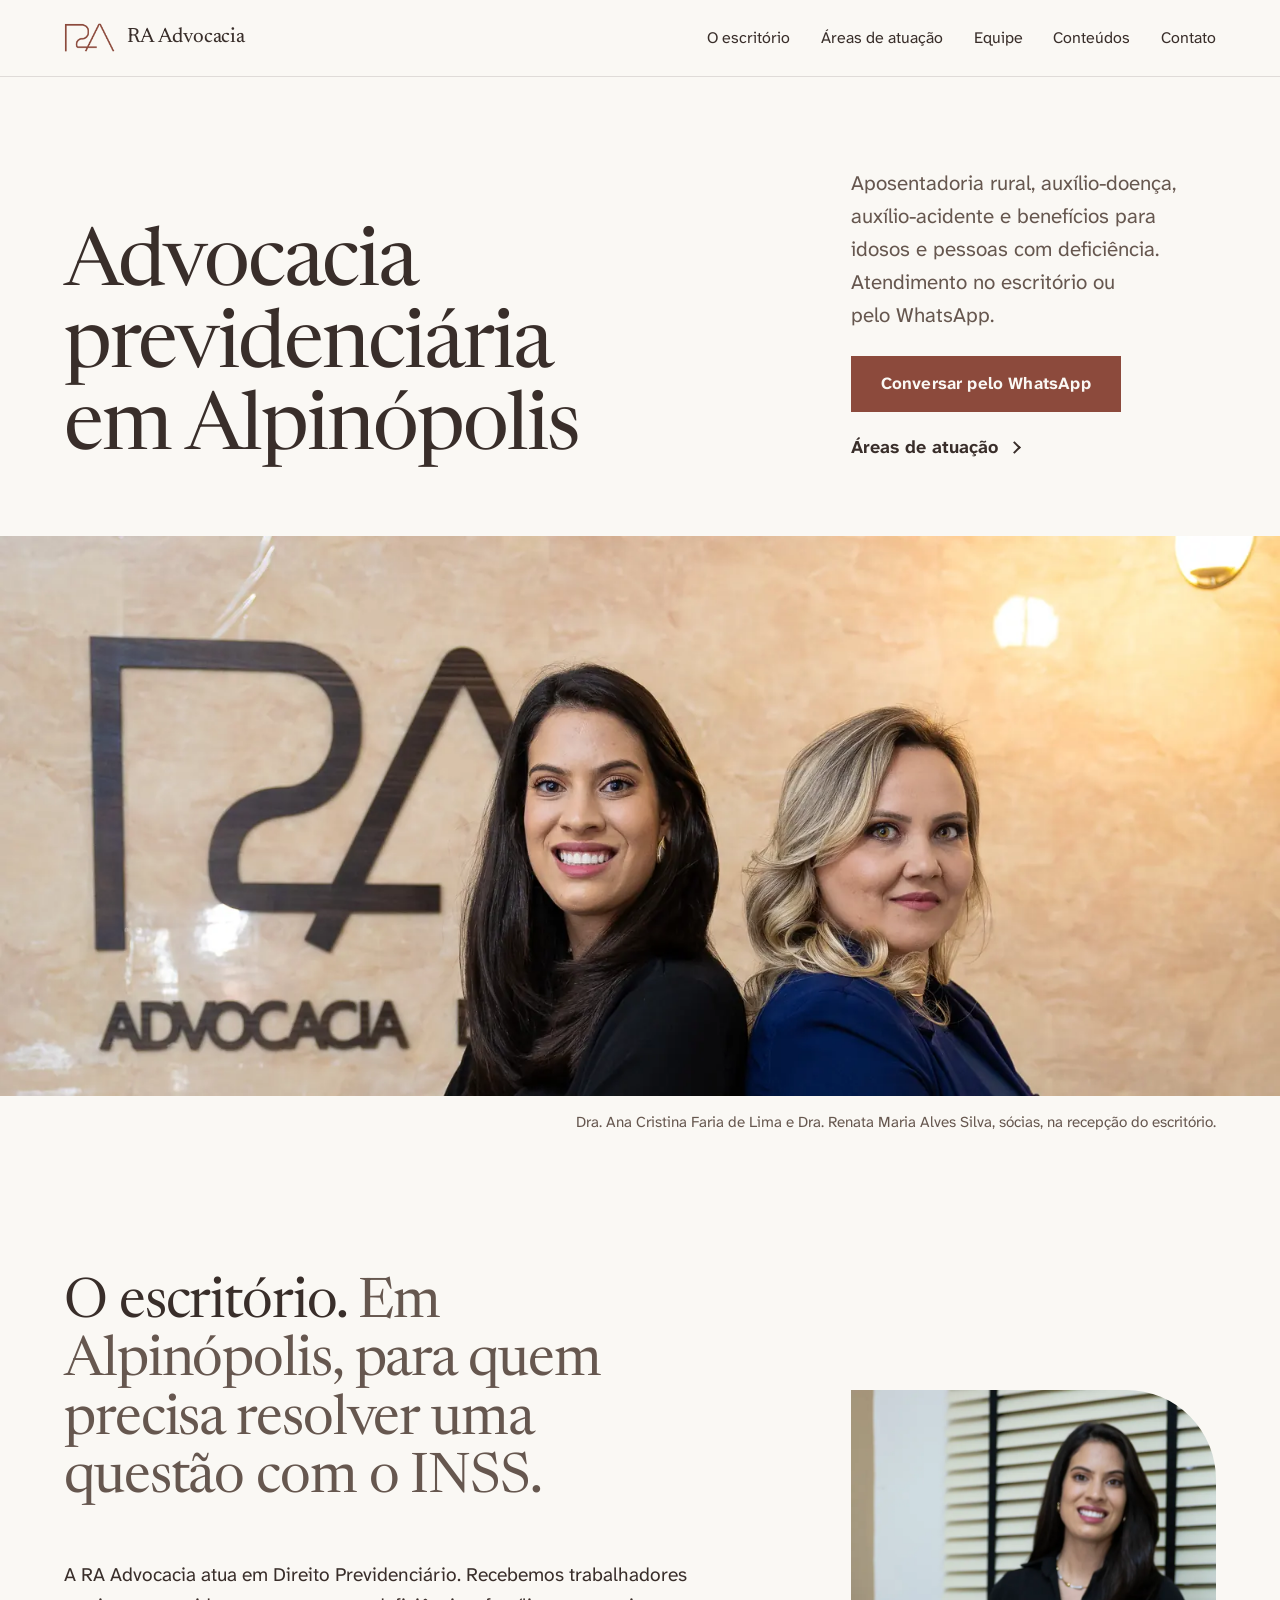
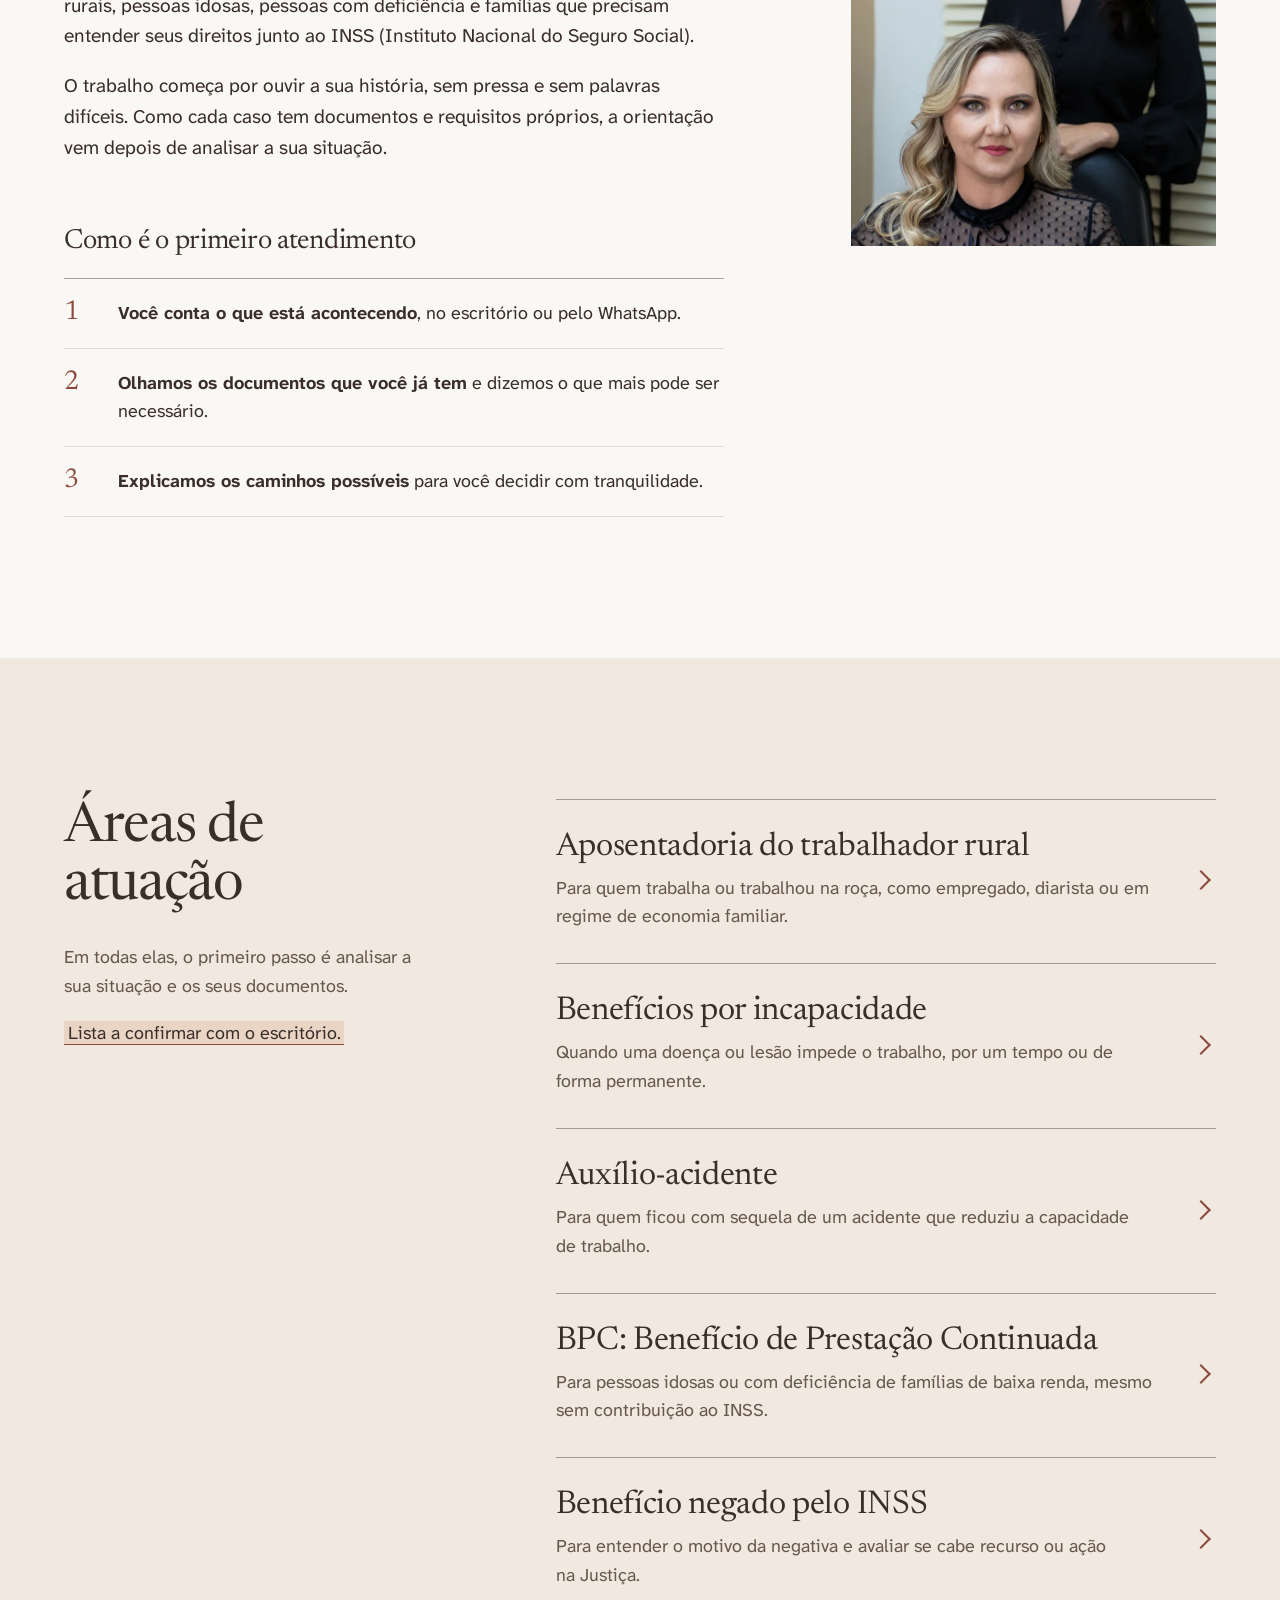
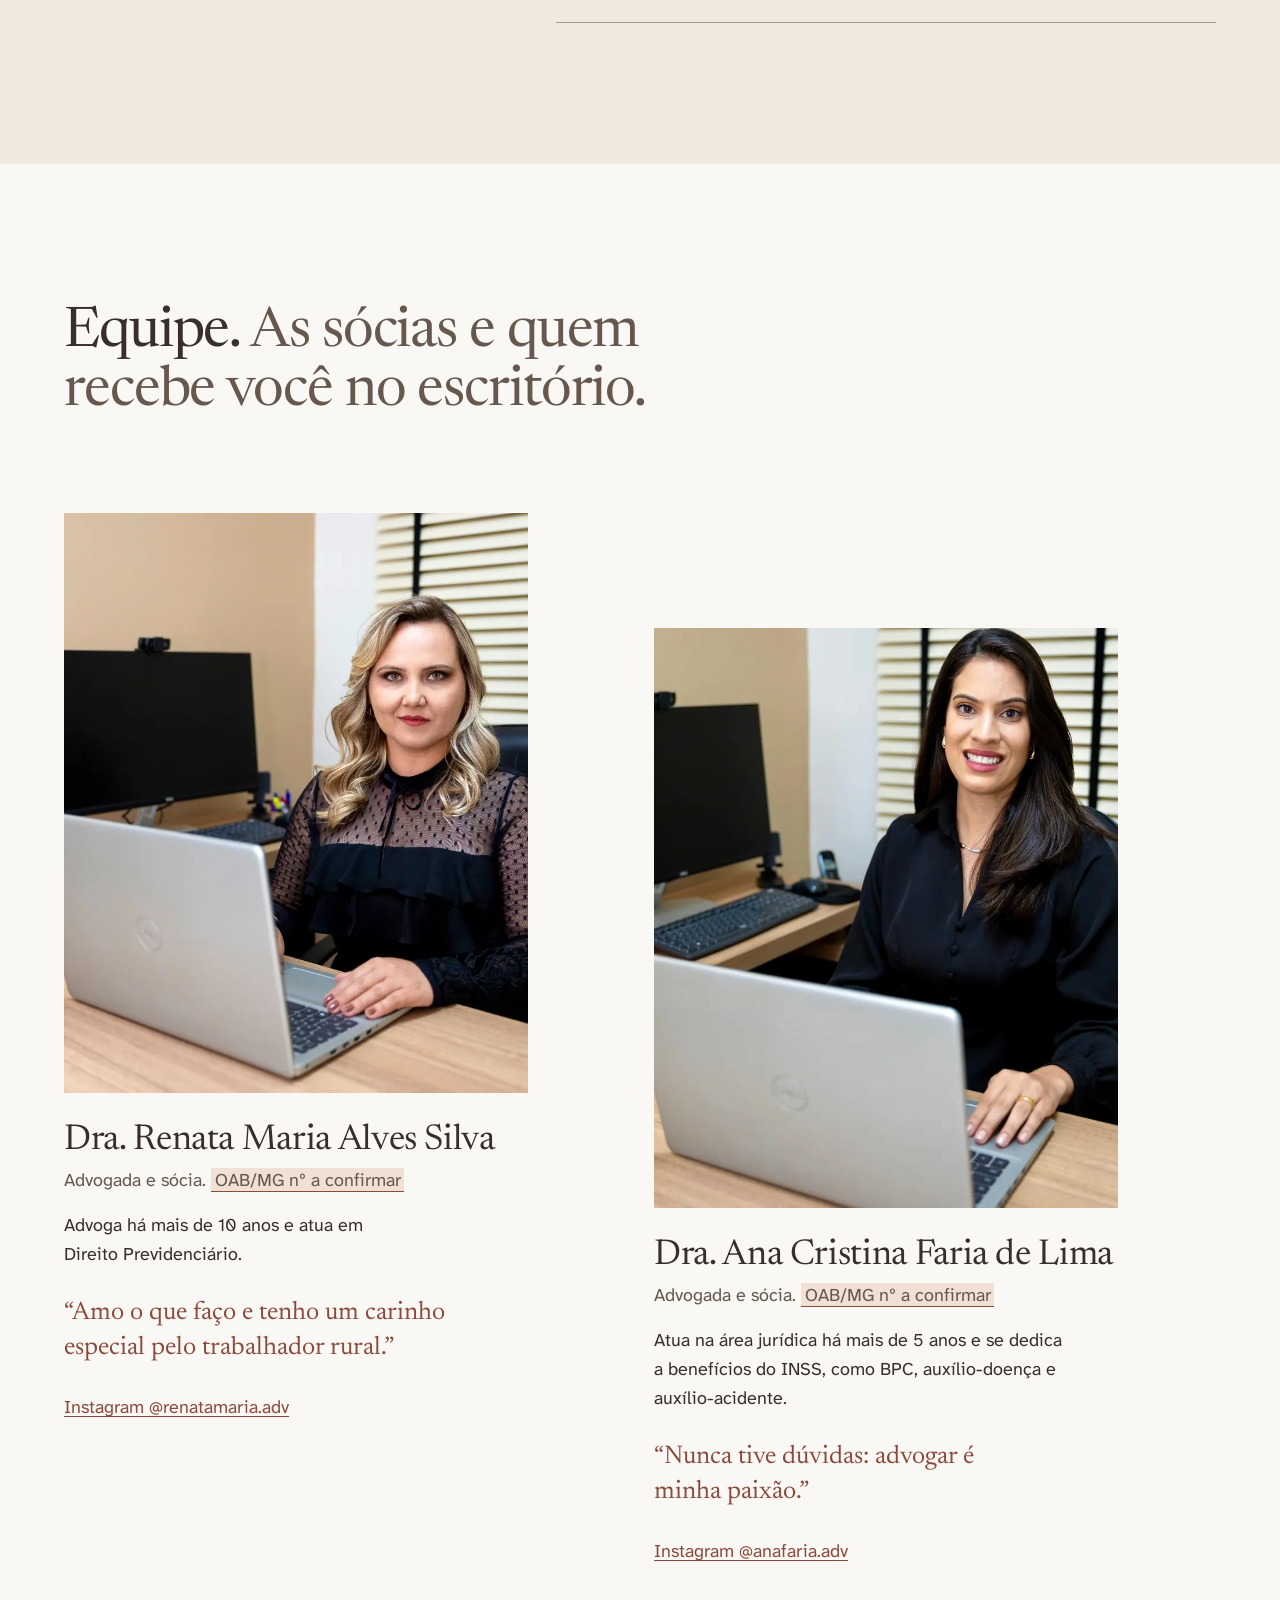
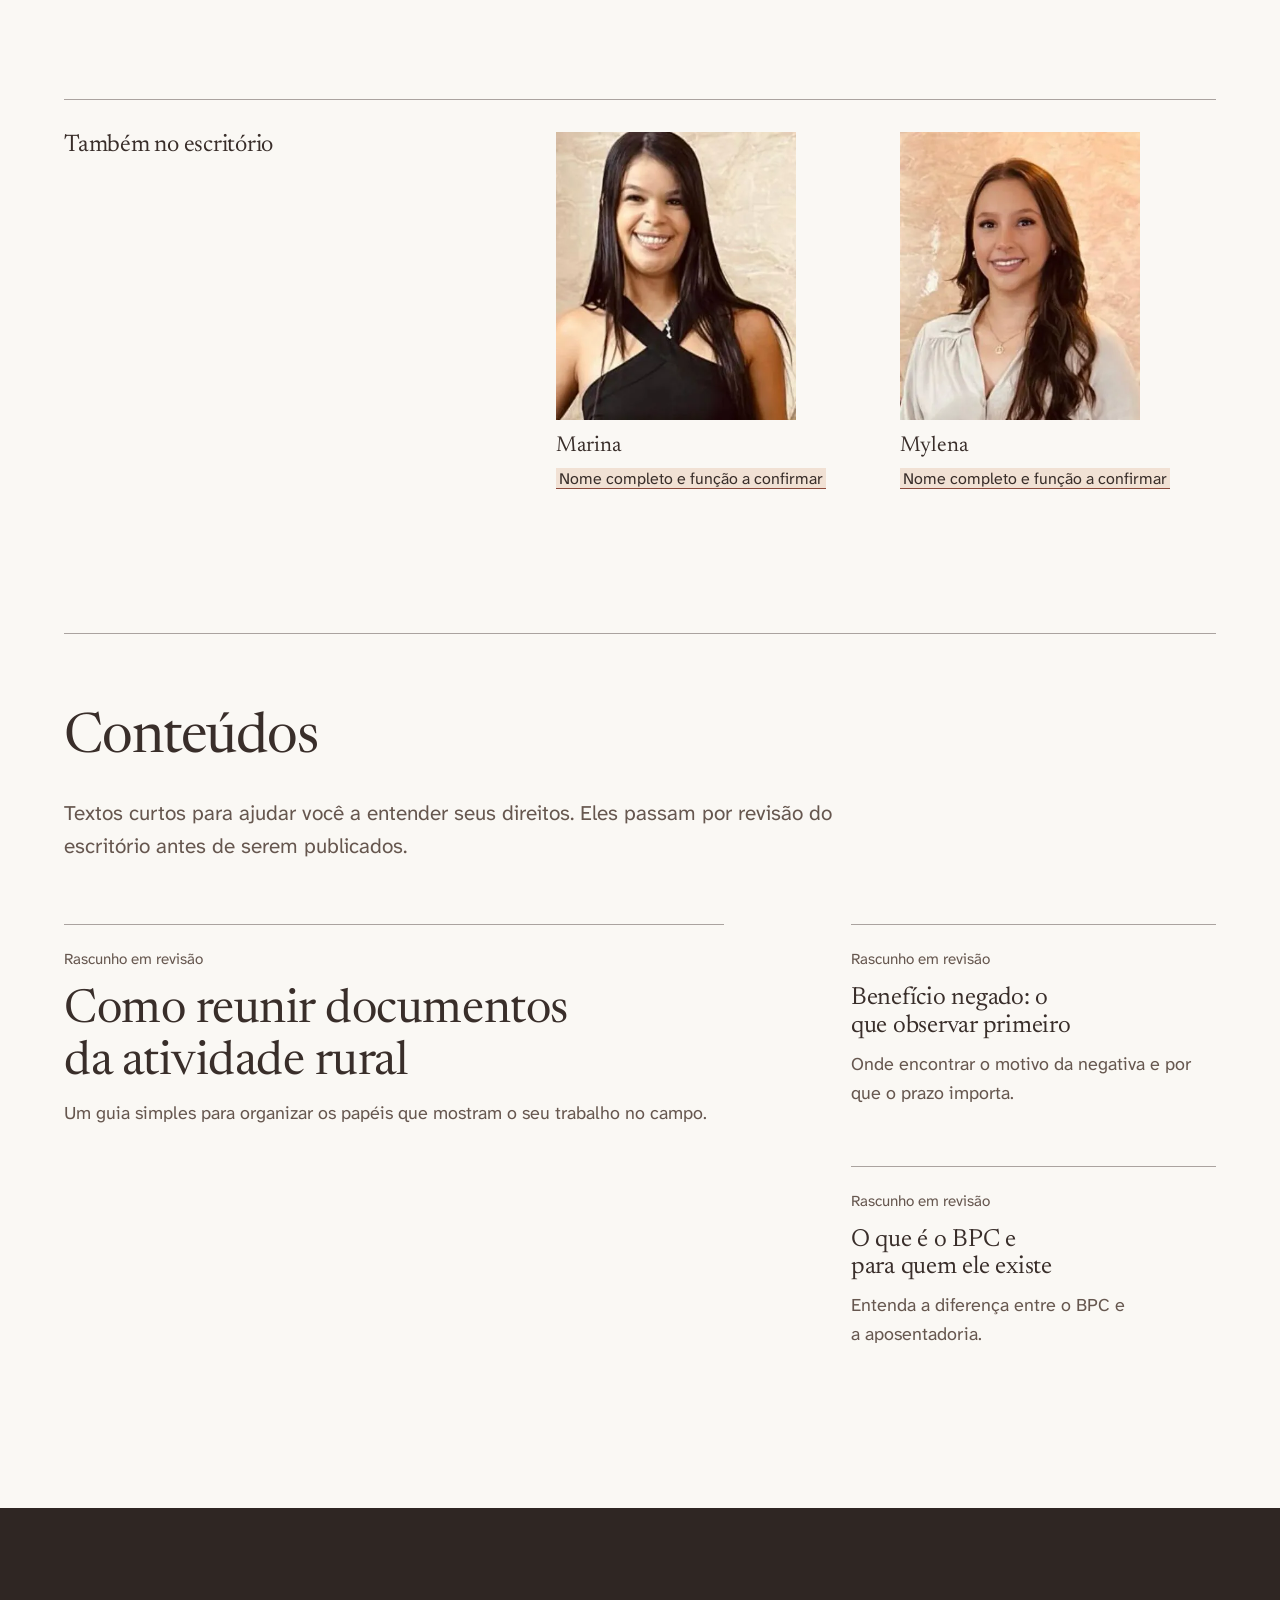
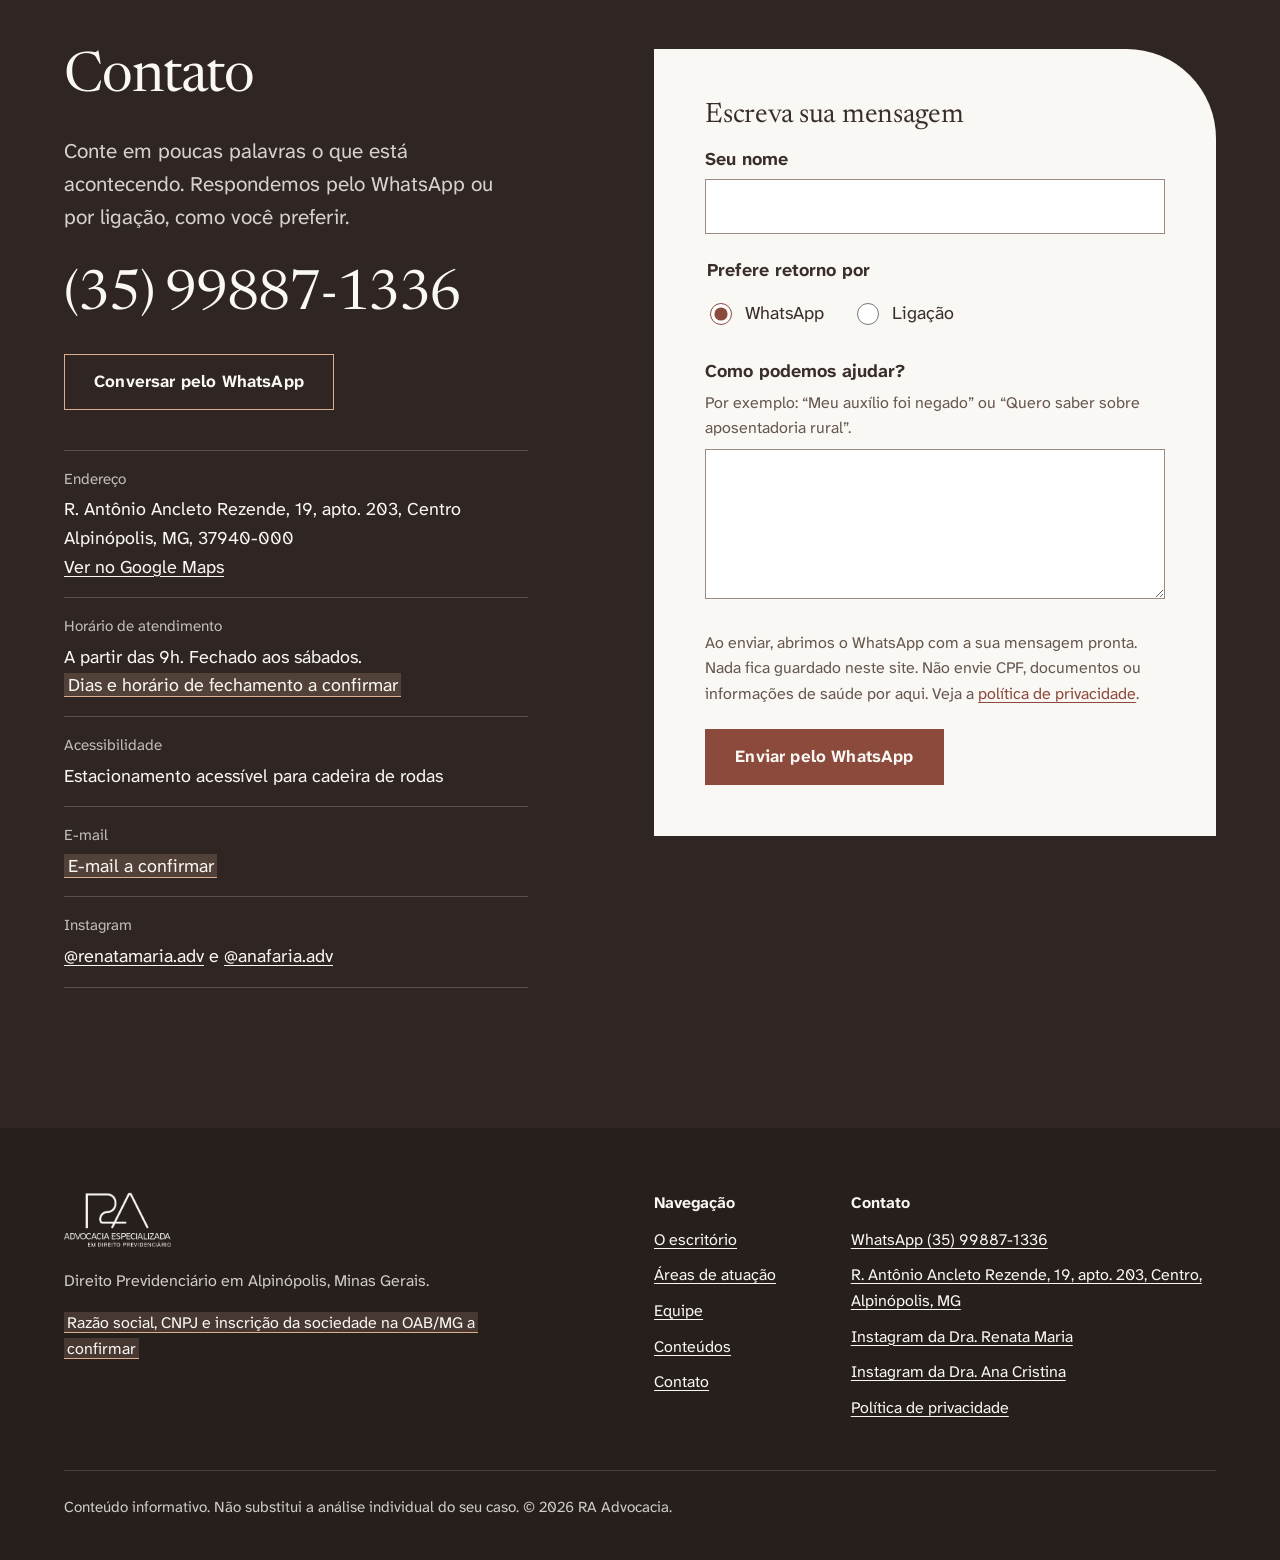
==== commit ffa39230: "fix: um só botão cheio na seção de contato Co-Authored-By: Claude Opus 5.5 <noreply@anthropic.com>" ====
--- a/index.html
+++ b/index.html
@@ -136,7 +136,7 @@
       <h2 id="contato-titulo">Contato</h2>
       <p class="intro">Conte em poucas palavras o que está acontecendo. Respondemos pelo WhatsApp ou por ligação, como você preferir.</p>
       <a class="telefone" href="tel:+5535998871336">(35) 99887-1336</a>
-      <div><a class="botao claro" href="https://wa.me/5535998871336?text=Ol%C3%A1%2C%20gostaria%20de%20informa%C3%A7%C3%B5es%20sobre%20o%20atendimento.">Conversar pelo WhatsApp</a></div>
+      <div><a class="botao contorno" href="https://wa.me/5535998871336?text=Ol%C3%A1%2C%20gostaria%20de%20informa%C3%A7%C3%B5es%20sobre%20o%20atendimento.">Conversar pelo WhatsApp</a></div>
       <dl class="dados">
         <div><dt>Endereço</dt><dd>R. Antônio Ancleto Rezende, 19, apto. 203, Centro<br>Alpinópolis, MG, 37940-000<br><a href="https://maps.google.com/?cid=9352116726334135630">Ver no Google Maps</a></dd></div>
         <div><dt>Horário de atendimento</dt><dd>A partir das 9h. Fechado aos sábados.<br><span class="pendente">Dias e horário de fechamento a confirmar</span></dd></div>
--- a/assets/site.css
+++ b/assets/site.css
@@ -64,6 +64,9 @@
 .botao:active { transform: translateY(1px); }
 .botao.claro { background: var(--pessego); color: var(--noite); }
 .botao.claro:hover { background: #E9C3A7; color: var(--noite); }
+/* Ação secundária no bloco escuro: o botão cheio da seção é o do formulário */
+.botao.contorno { background: transparent; color: var(--papel); box-shadow: inset 0 0 0 1px var(--pessego); }
+.botao.contorno:hover { background: rgba(221, 174, 142, 0.14); color: var(--papel); }
 .link-acao { display: inline-flex; align-items: center; gap: 12px; min-height: 48px; color: var(--tinta); font-weight: 700; text-decoration: none; }
 .link-acao::after { content: ""; width: 9px; height: 9px; border-top: 2px solid currentColor; border-right: 2px solid currentColor; rotate: 45deg; transition: translate 250ms var(--suave); }
 @media (hover: hover) {
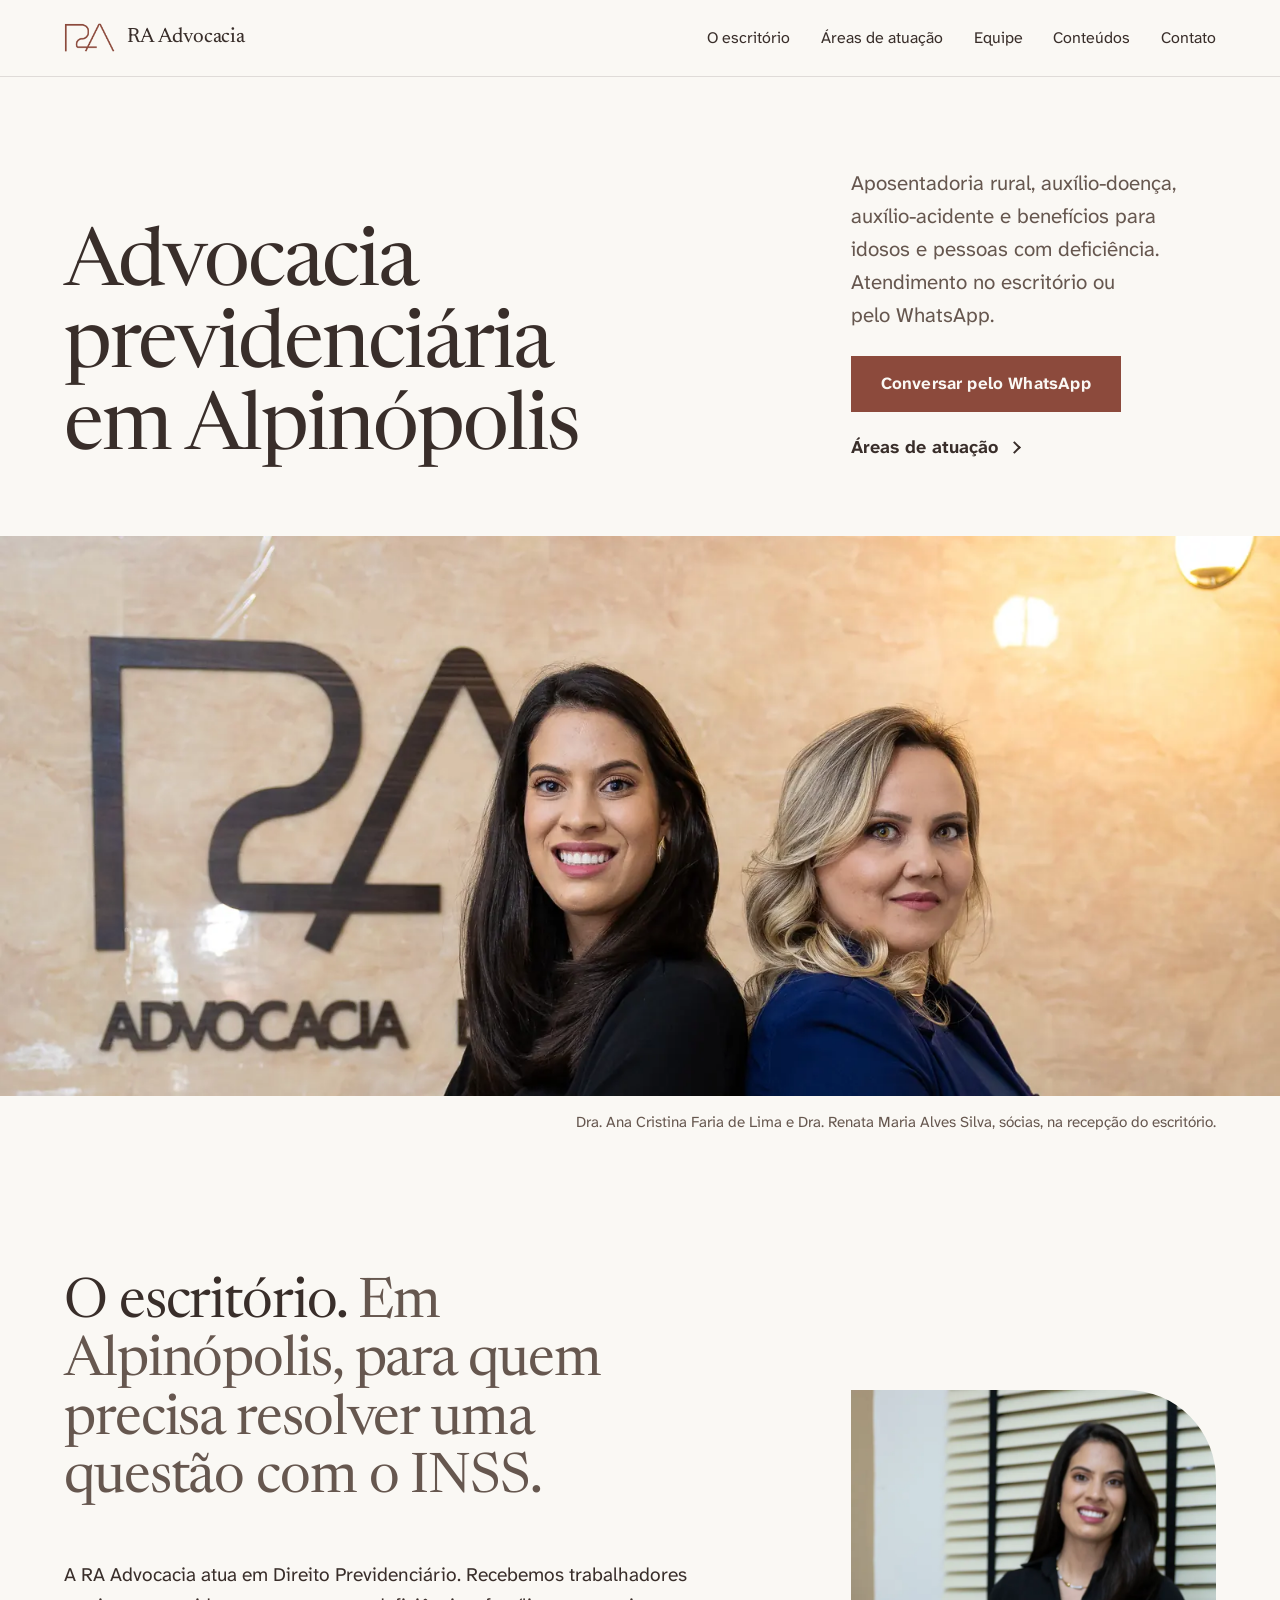
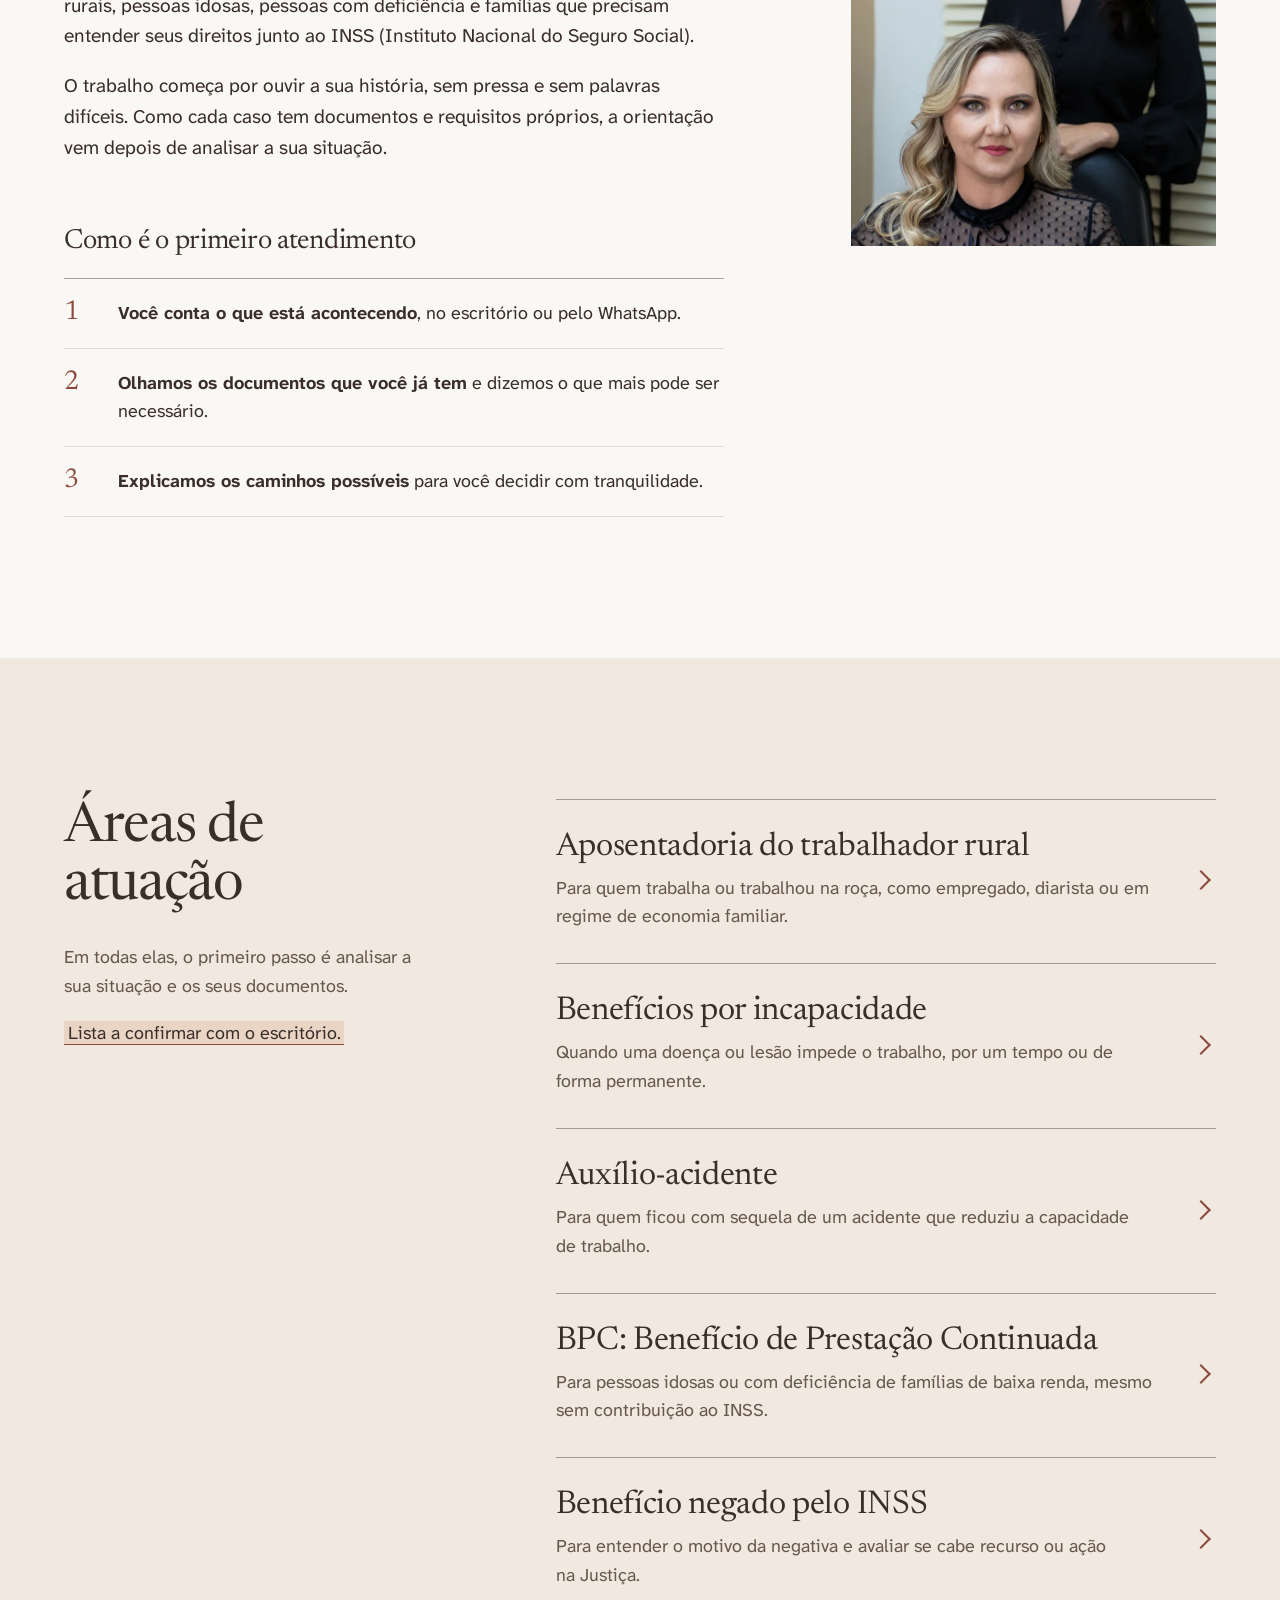
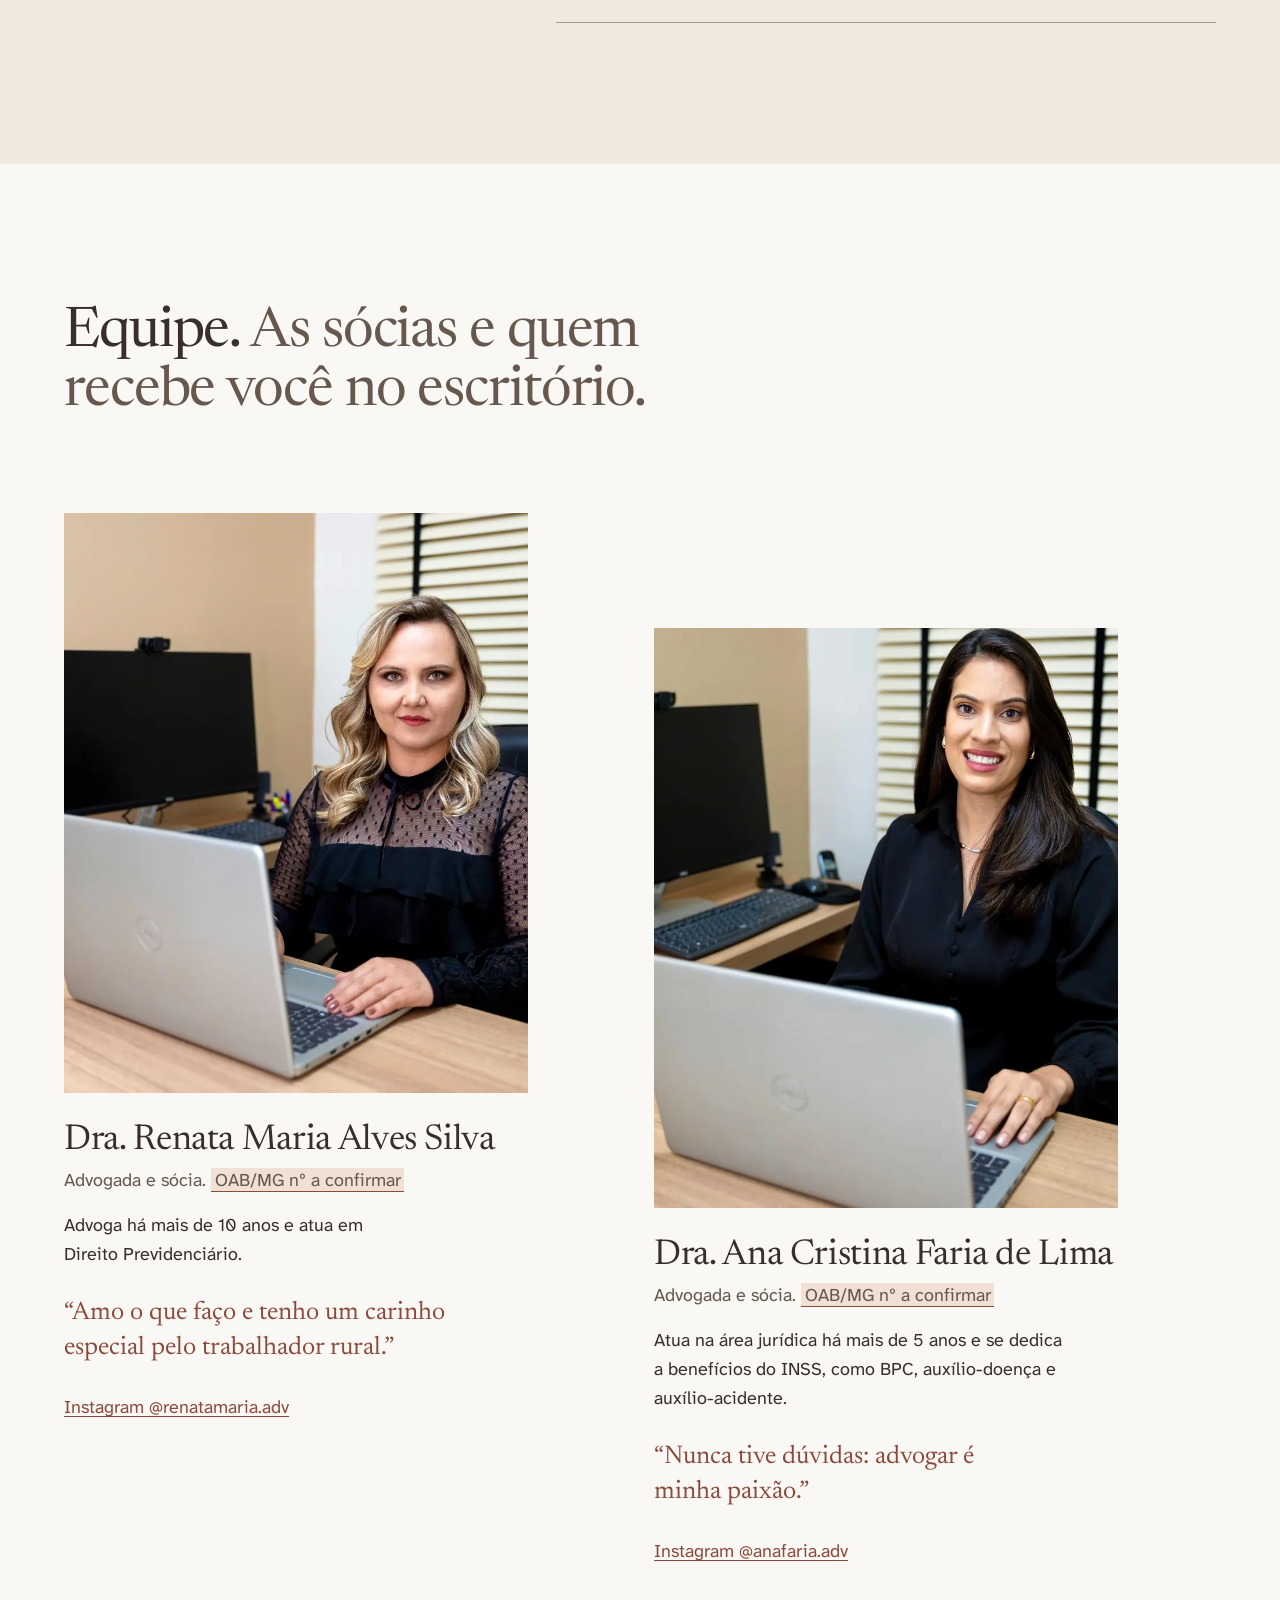
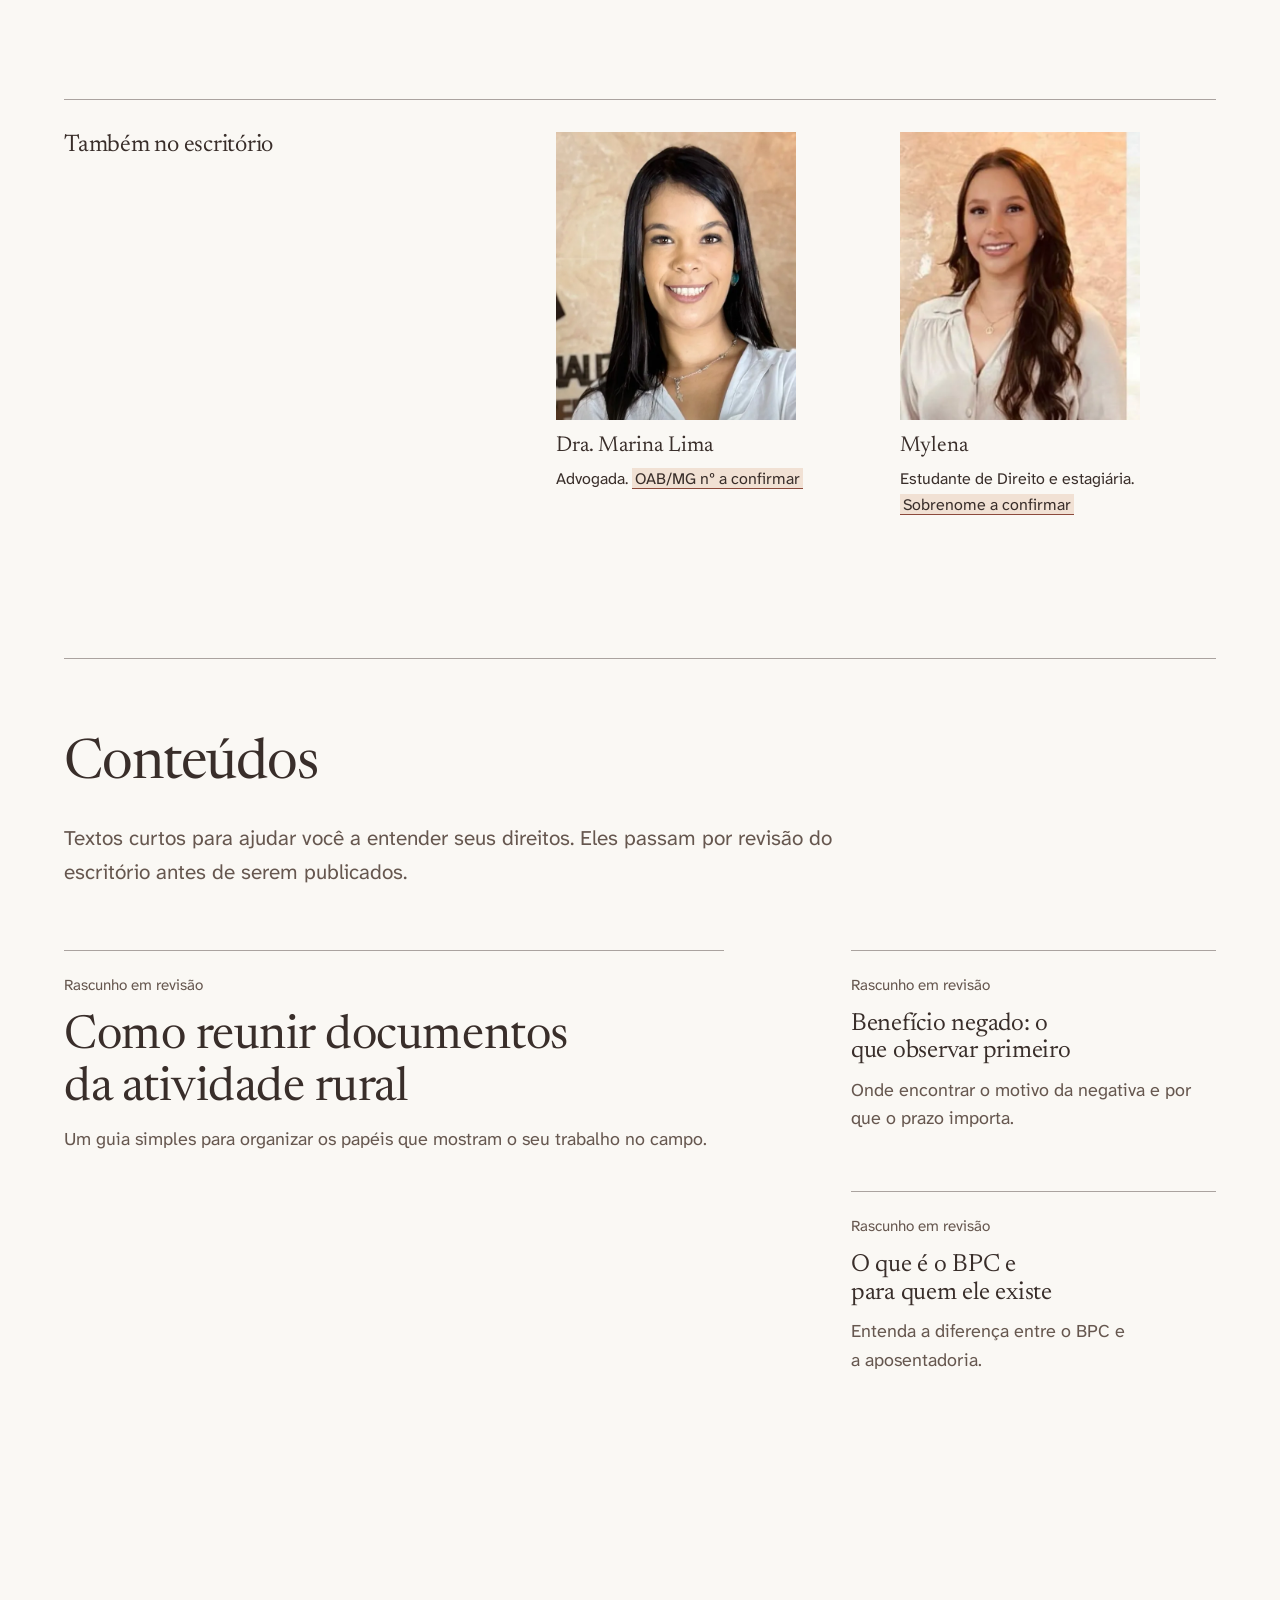
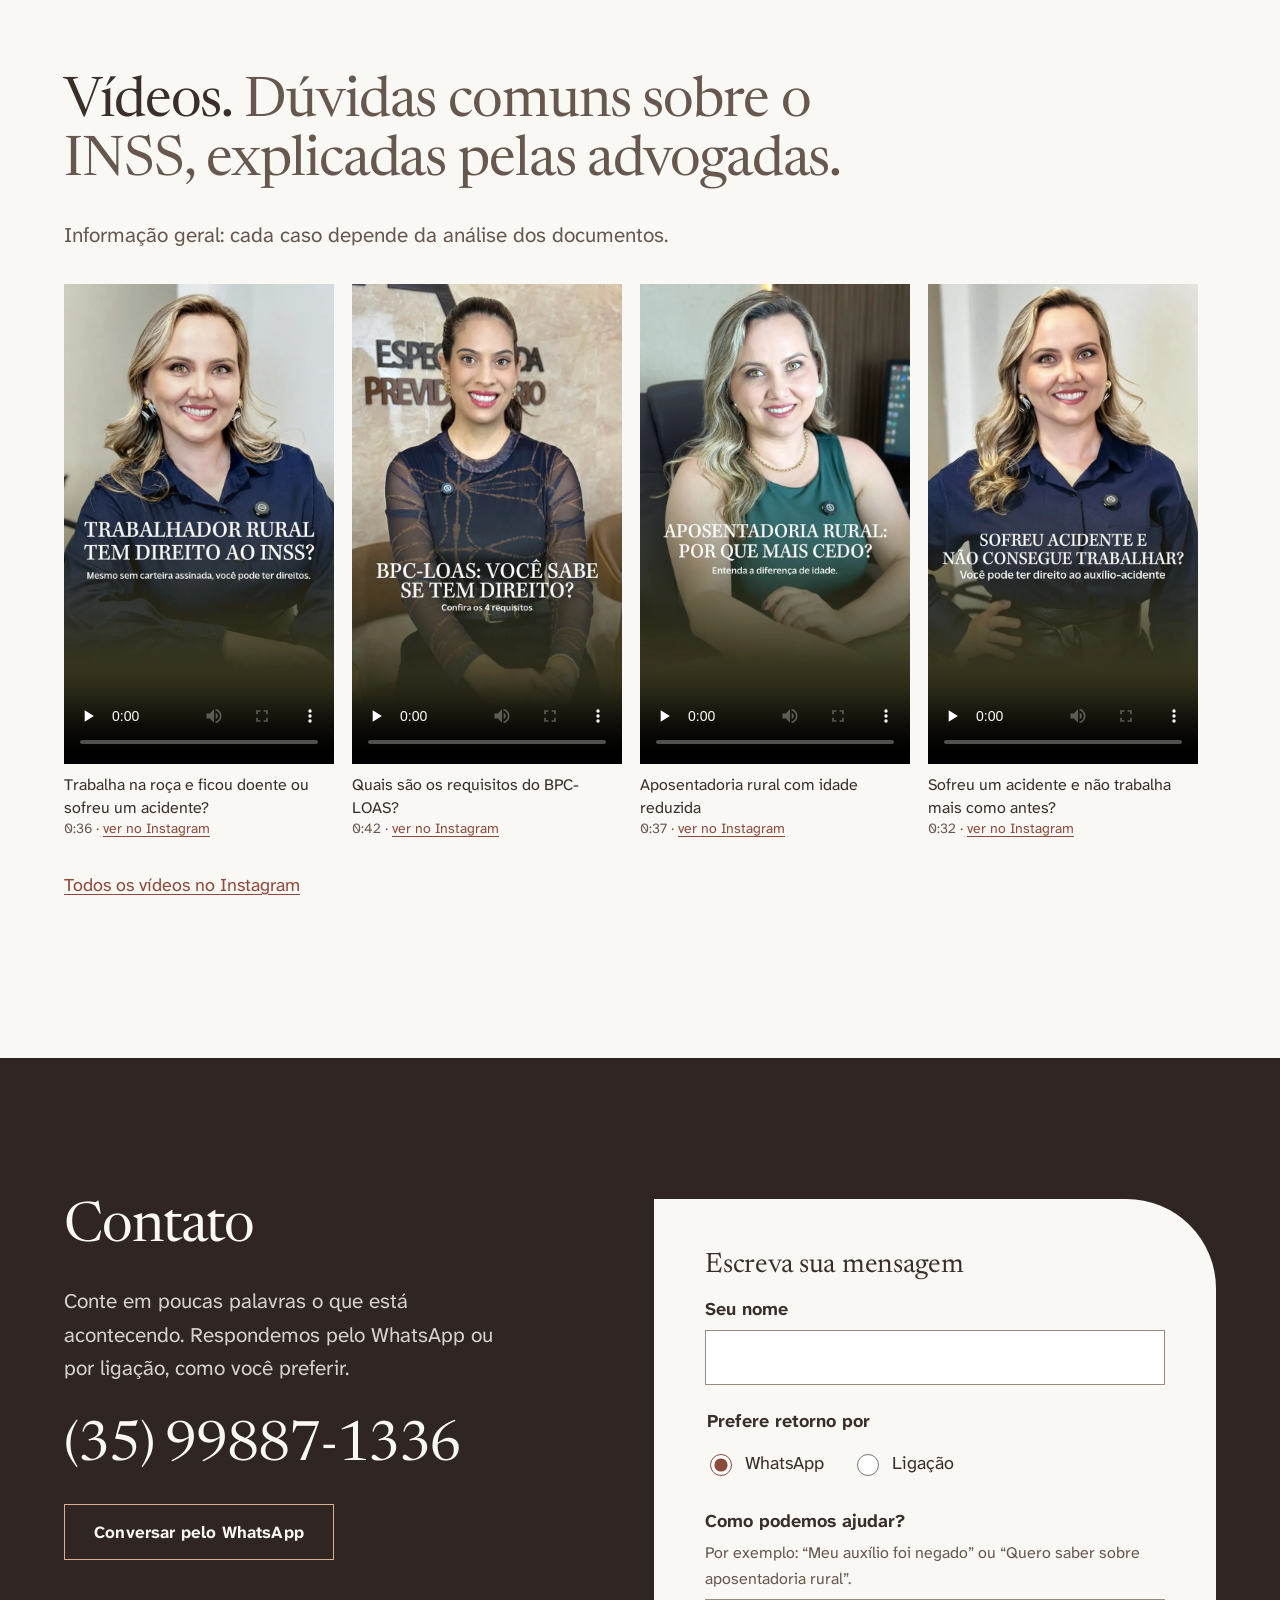
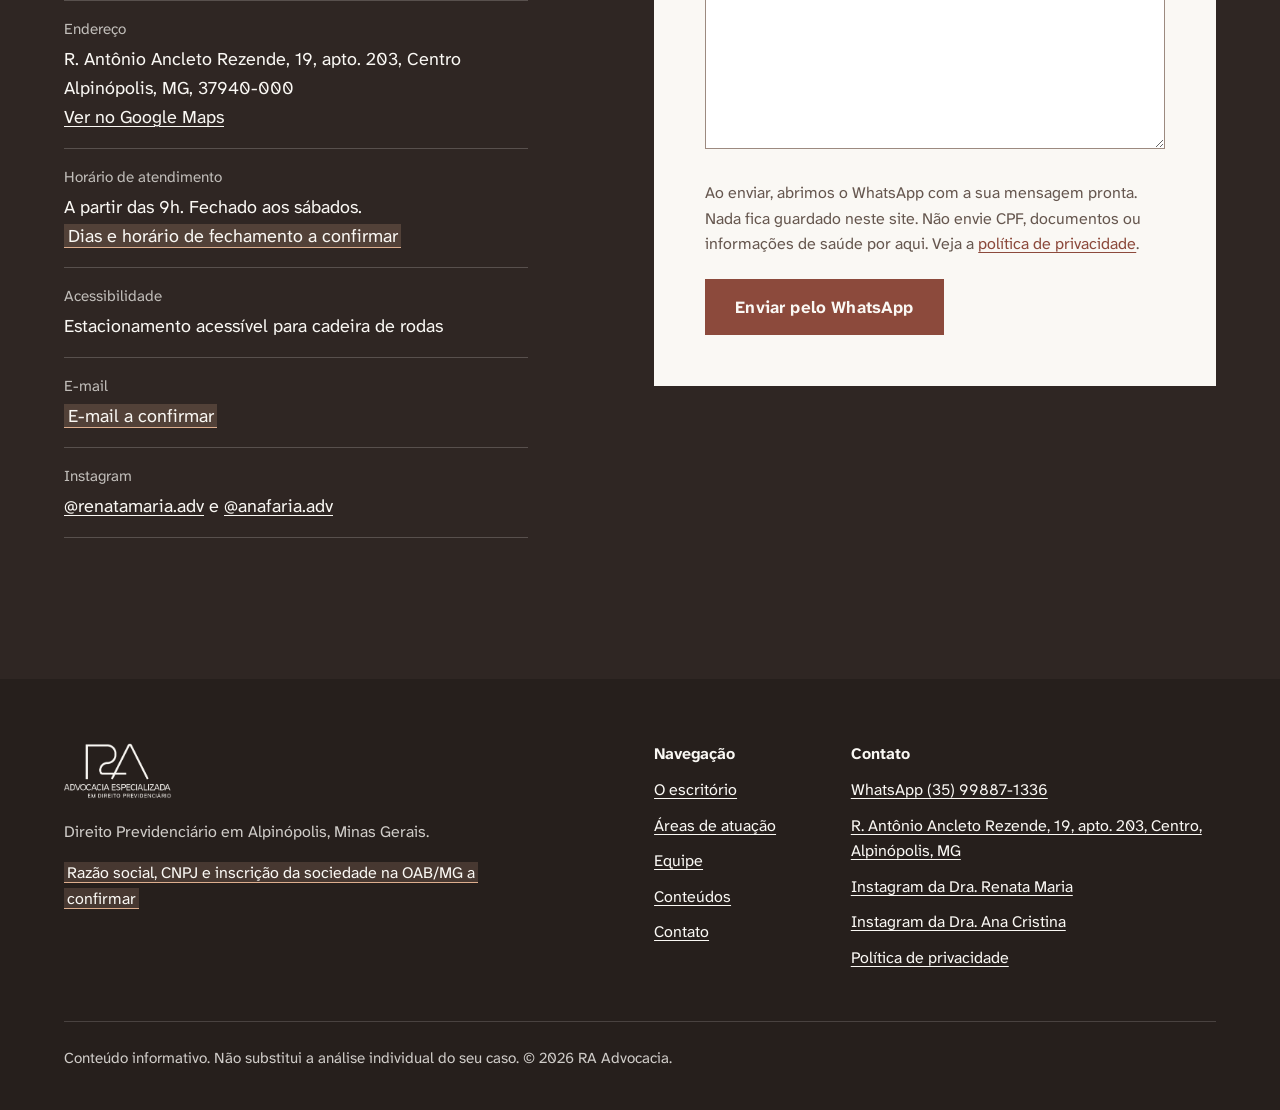
==== commit d500cd92: "feat: vídeos das advogadas e funções da equipe confirmadas Co-Authored-By: Claude Opus 5.5 <noreply@" ====
--- a/index.html
+++ b/index.html
@@ -113,8 +113,8 @@
     <div class="apoio grade">
       <h3>Também no escritório</h3>
       <ul>
-        <li><img src="assets/img/marina.webp" width="440" height="530" loading="lazy" alt="Retrato de Marina"><strong>Marina</strong><p><span class="pendente">Nome completo e função a confirmar</span></p></li>
-        <li><img src="assets/img/mylena.webp" width="440" height="530" loading="lazy" alt="Retrato de Mylena"><strong>Mylena</strong><p><span class="pendente">Nome completo e função a confirmar</span></p></li>
+        <li><img src="assets/img/marina.webp" width="620" height="747" loading="lazy" alt="Retrato da Dra. Marina Lima"><strong>Dra. Marina Lima</strong><p>Advogada. <span class="pendente">OAB/MG nº a confirmar</span></p></li>
+        <li><img src="assets/img/mylena.webp" width="520" height="626" loading="lazy" alt="Retrato de Mylena"><strong>Mylena</strong><p>Estudante de Direito e estagiária. <span class="pendente">Sobrenome a confirmar</span></p></li>
       </ul>
     </div>
   </div>
@@ -127,6 +127,40 @@
       <p class="intro">Textos curtos para ajudar você a entender seus direitos. Eles passam por revisão do escritório antes de serem publicados.</p>
     </div>
     <article class="artigo destaque"><p class="estado">Rascunho em revisão</p><h3><a href="conteudos/documentos-atividade-rural.html">Como reunir documentos da atividade rural</a></h3><p>Um guia simples para organizar os papéis que mostram o seu trabalho no campo.</p></article><article class="artigo"><p class="estado">Rascunho em revisão</p><h3><a href="conteudos/beneficio-negado-o-que-observar.html">Benefício negado: o que observar primeiro</a></h3><p>Onde encontrar o motivo da negativa e por que o prazo importa.</p></article><article class="artigo"><p class="estado">Rascunho em revisão</p><h3><a href="conteudos/o-que-e-bpc.html">O que é o BPC e para quem ele existe</a></h3><p>Entenda a diferença entre o BPC e a aposentadoria.</p></article>
+  </div>
+</section>
+
+<section class="secao videos" id="videos" aria-labelledby="videos-titulo">
+  <div class="contido">
+    <h2 id="videos-titulo">Vídeos. <span class="tom">Dúvidas comuns sobre o INSS, explicadas pelas advogadas.</span></h2>
+    <p class="intro">Informação geral: cada caso depende da análise dos documentos.</p>
+    <ul class="videos-lista" role="region" tabindex="0" aria-label="Vídeos da RA Advocacia">
+      <li><figure>
+        <video controls preload="none" playsinline poster="videos/Dci83AGx6vk.webp" width="720" height="1280" aria-label="Trabalha na roça e ficou doente ou sofreu um acidente?"><source src="videos/Dci83AGx6vk.mp4" type="video/mp4"></video>
+        <figcaption>Trabalha na roça e ficou doente ou sofreu um acidente?<span>0:36 · <a href="https://www.instagram.com/reel/Dci83AGx6vk/">ver no Instagram</a></span></figcaption>
+      </figure></li>
+      <li><figure>
+        <video controls preload="none" playsinline poster="videos/DaDTSXyR6SL.webp" width="720" height="1280" aria-label="Quais são os requisitos do BPC-LOAS?"><source src="videos/DaDTSXyR6SL.mp4" type="video/mp4"></video>
+        <figcaption>Quais são os requisitos do BPC-LOAS?<span>0:42 · <a href="https://www.instagram.com/reel/DaDTSXyR6SL/">ver no Instagram</a></span></figcaption>
+      </figure></li>
+      <li><figure>
+        <video controls preload="none" playsinline poster="videos/DdZCKZXhK-j.webp" width="720" height="1280" aria-label="Aposentadoria rural com idade reduzida"><source src="videos/DdZCKZXhK-j.mp4" type="video/mp4"></video>
+        <figcaption>Aposentadoria rural com idade reduzida<span>0:37 · <a href="https://www.instagram.com/reel/DdZCKZXhK-j/">ver no Instagram</a></span></figcaption>
+      </figure></li>
+      <li><figure>
+        <video controls preload="none" playsinline poster="videos/DcQ61UfxA2l.webp" width="720" height="1280" aria-label="Sofreu um acidente e não trabalha mais como antes?"><source src="videos/DcQ61UfxA2l.mp4" type="video/mp4"></video>
+        <figcaption>Sofreu um acidente e não trabalha mais como antes?<span>0:32 · <a href="https://www.instagram.com/reel/DcQ61UfxA2l/">ver no Instagram</a></span></figcaption>
+      </figure></li>
+      <li><figure>
+        <video controls preload="none" playsinline poster="videos/DbTIGVfxCl_.webp" width="720" height="1280" aria-label="Burnout e ansiedade podem dar direito a benefício?"><source src="videos/DbTIGVfxCl_.mp4" type="video/mp4"></video>
+        <figcaption>Burnout e ansiedade podem dar direito a benefício?<span>0:40 · <a href="https://www.instagram.com/reel/DbTIGVfxCl_/">ver no Instagram</a></span></figcaption>
+      </figure></li>
+      <li><figure>
+        <video controls preload="none" playsinline poster="videos/DaNnFT-RJ3T.webp" width="720" height="1280" aria-label="Cuidado com golpes envolvendo o INSS"><source src="videos/DaNnFT-RJ3T.mp4" type="video/mp4"></video>
+        <figcaption>Cuidado com golpes envolvendo o INSS<span>0:57 · <a href="https://www.instagram.com/reel/DaNnFT-RJ3T/">ver no Instagram</a></span></figcaption>
+      </figure></li>
+    </ul>
+    <p><a href="https://www.instagram.com/renatamaria.adv/reels/">Todos os vídeos no Instagram</a></p>
   </div>
 </section>
 
--- a/assets/site.css
+++ b/assets/site.css
@@ -123,6 +123,34 @@
 @media (max-width: 900px) {
   .hero h1, .hero-apoio { grid-column: 1 / -1; }
   .hero-foto .legenda { text-align: left; }
+}
+
+/* Celular: a primeira tela abre com a foto das sócias em tela cheia e o texto por cima.
+   Sem barra fixa no rodapé, então o botão do WhatsApp fica no hero. 77px = altura do cabeçalho. */
+@media (max-width: 899px) {
+  .hero {
+    display: flex; flex-direction: column; padding-top: 0; background: var(--noite); color: var(--papel);
+    min-height: calc(100svh - 77px - env(safe-area-inset-bottom));
+  }
+  .hero :focus-visible { outline-color: var(--pessego); }
+  /* figure "some" da árvore de layout para a foto subir e a legenda descer para depois do texto */
+  .hero-foto { display: contents; }
+  .hero-foto picture { order: -1; flex: 1; display: flex; position: relative; }
+  .hero-foto img { width: 100%; min-height: 133vw; max-height: none; object-fit: cover; object-position: 55% 18%; background: var(--noite); }
+  .hero-foto picture::after {
+    content: ""; position: absolute; inset: 45% 0 0; pointer-events: none;
+    background: linear-gradient(to bottom, rgba(47, 38, 35, 0), var(--noite));
+  }
+  .hero-texto { position: relative; z-index: 1; margin-top: -132px; padding-bottom: 24px; }
+  .hero h1 { color: var(--papel); font-size: clamp(2.3rem, 9vw, 3.2rem); }
+  .hero-apoio p { color: rgba(250, 248, 244, 0.86); }
+  .hero .botao { background: var(--pessego); color: var(--noite); }
+  .hero .link-acao { color: var(--papel); }
+  .hero-foto .legenda { order: 1; color: rgba(250, 248, 244, 0.72); margin: 0; padding-bottom: 32px; }
+}
+@media (max-width: 899px) and (prefers-reduced-motion: no-preference) {
+  .hero-texto { animation: hero-sobe 600ms var(--suave) both; }
+  @keyframes hero-sobe { from { opacity: 0; transform: translateY(16px); } }
 }
 
 /* O escritório: texto e foto em colunas desiguais */
@@ -273,7 +301,7 @@
 .lateral p { margin: 0 0 14px; }
 .lateral-titulo { font-weight: 700; }
 .lateral-tel { font: 400 1.75rem/1.1 var(--serif); color: var(--tinta); text-decoration: none; }
-@media (max-width: 900px) { .interna .contido > * { grid-column: 1 / -1; } .interna .contido > .lateral { display: none; } }
+@media (max-width: 900px) { .interna .contido > * { grid-column: 1 / -1; } .interna .contido > .lateral { grid-column: 1 / -1; grid-row: auto; order: 1; position: static; margin-top: 56px; } }
 
 /* Rodapé */
 .rodape { background: var(--noite-2); color: rgba(250, 248, 244, 0.8); padding-block: 64px 40px; font-size: 1rem; }
@@ -295,3 +323,11 @@
   html { scroll-behavior: auto; }
   *, *::before, *::after { animation: none !important; transition: none !important; }
 }
+
+/* Vídeos (só baixam ao dar play) */
+.videos-lista { list-style: none; margin: 32px 0 20px; padding: 0 0 12px; display: grid; grid-auto-flow: column; grid-auto-columns: clamp(220px, 22vw, 270px); gap: 18px; overflow-x: auto; scroll-snap-type: x mandatory; }
+.videos-lista li { scroll-snap-align: start; }
+.videos-lista figure { margin: 0; }
+.videos-lista video { display: block; width: 100%; height: auto; aspect-ratio: 9 / 16; object-fit: cover; background: var(--tinta); }
+.videos-lista figcaption { margin-top: 10px; font-size: 1rem; line-height: 1.4; }
+.videos-lista figcaption span { display: block; font-size: 0.875rem; color: var(--tinta-2); }
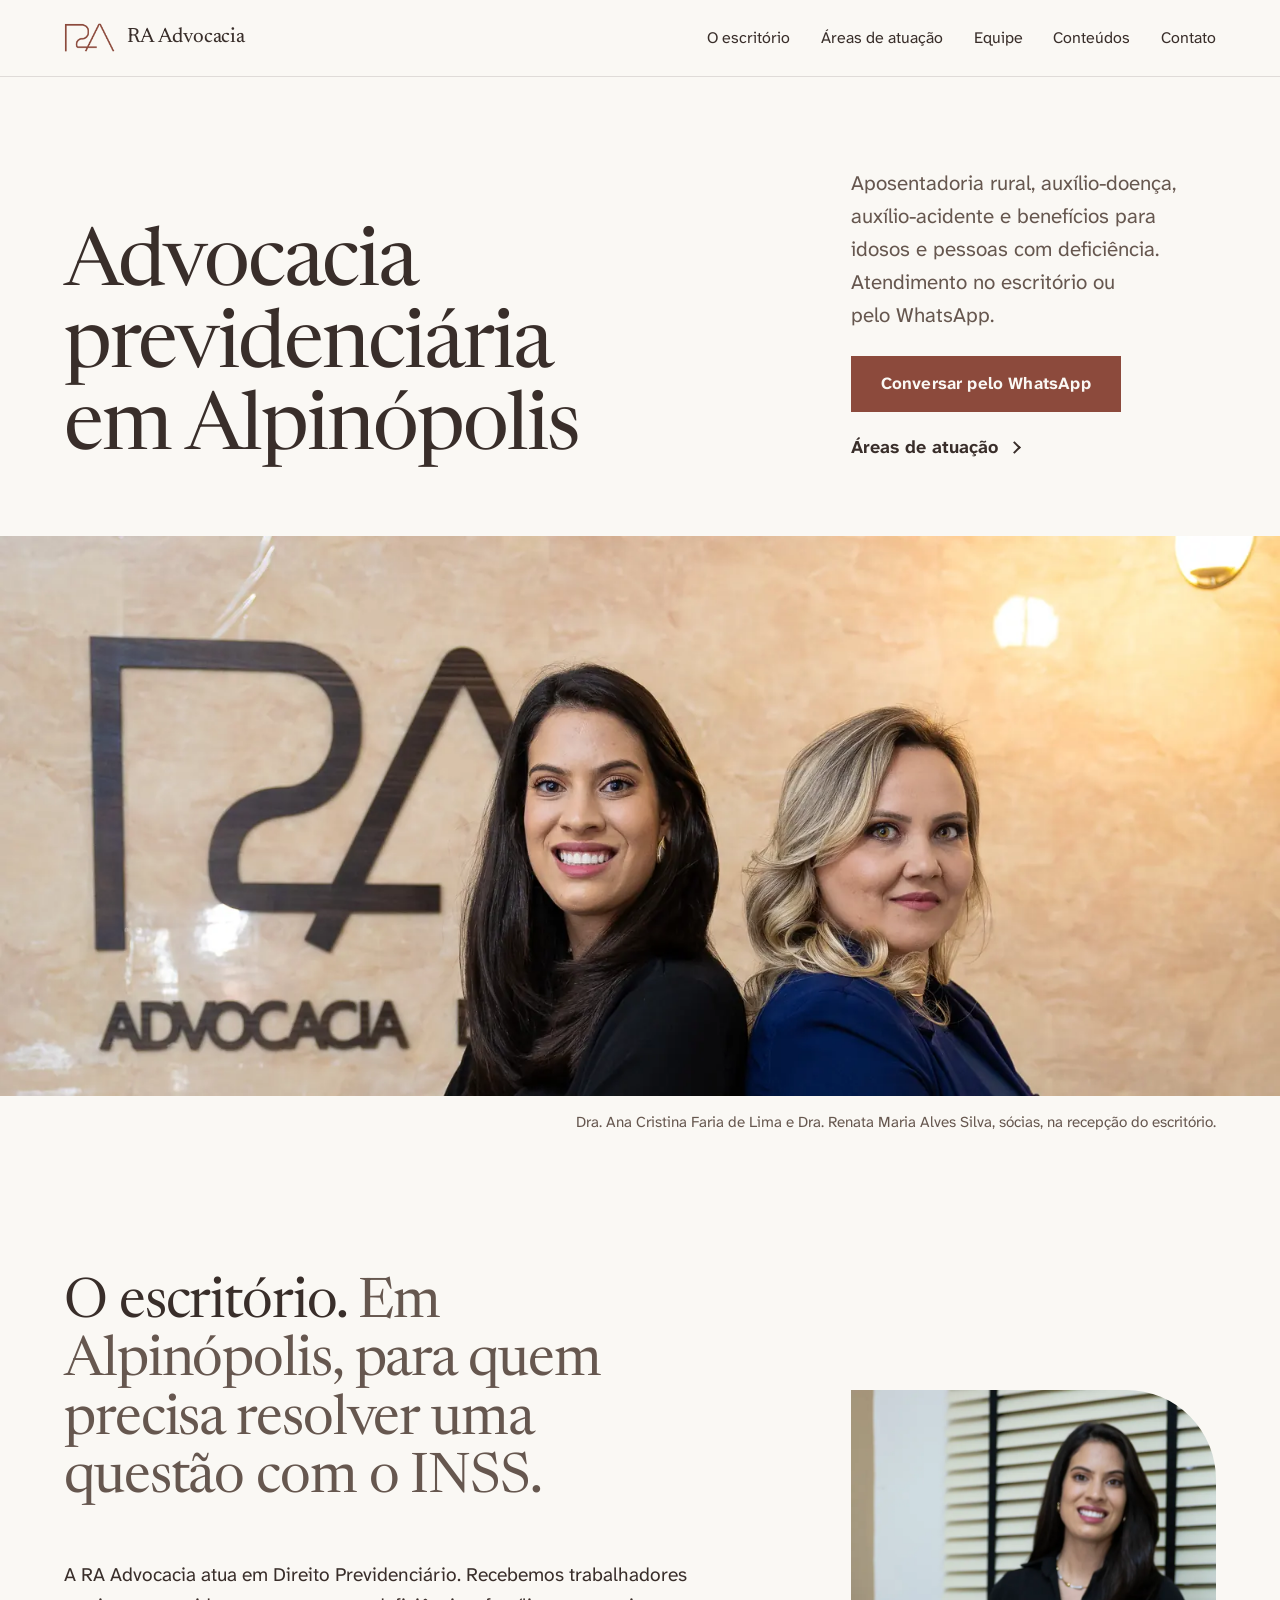
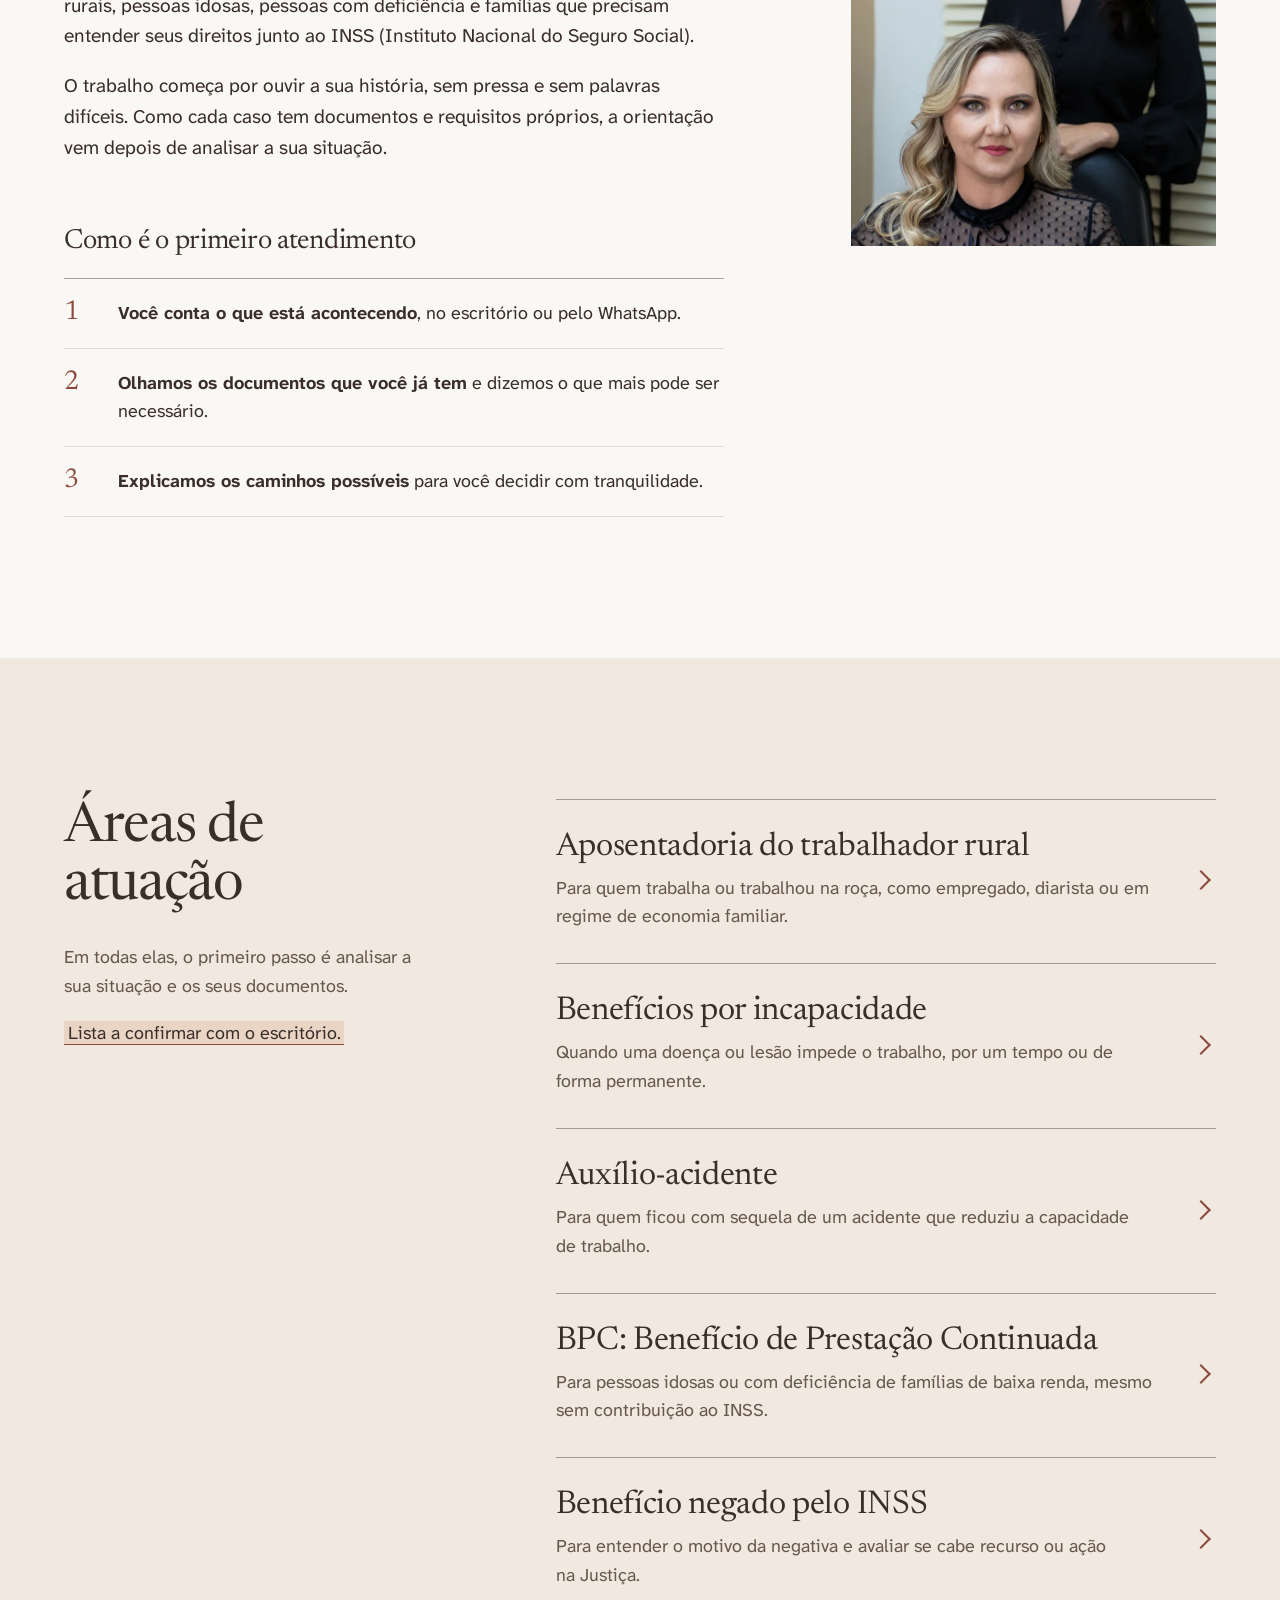
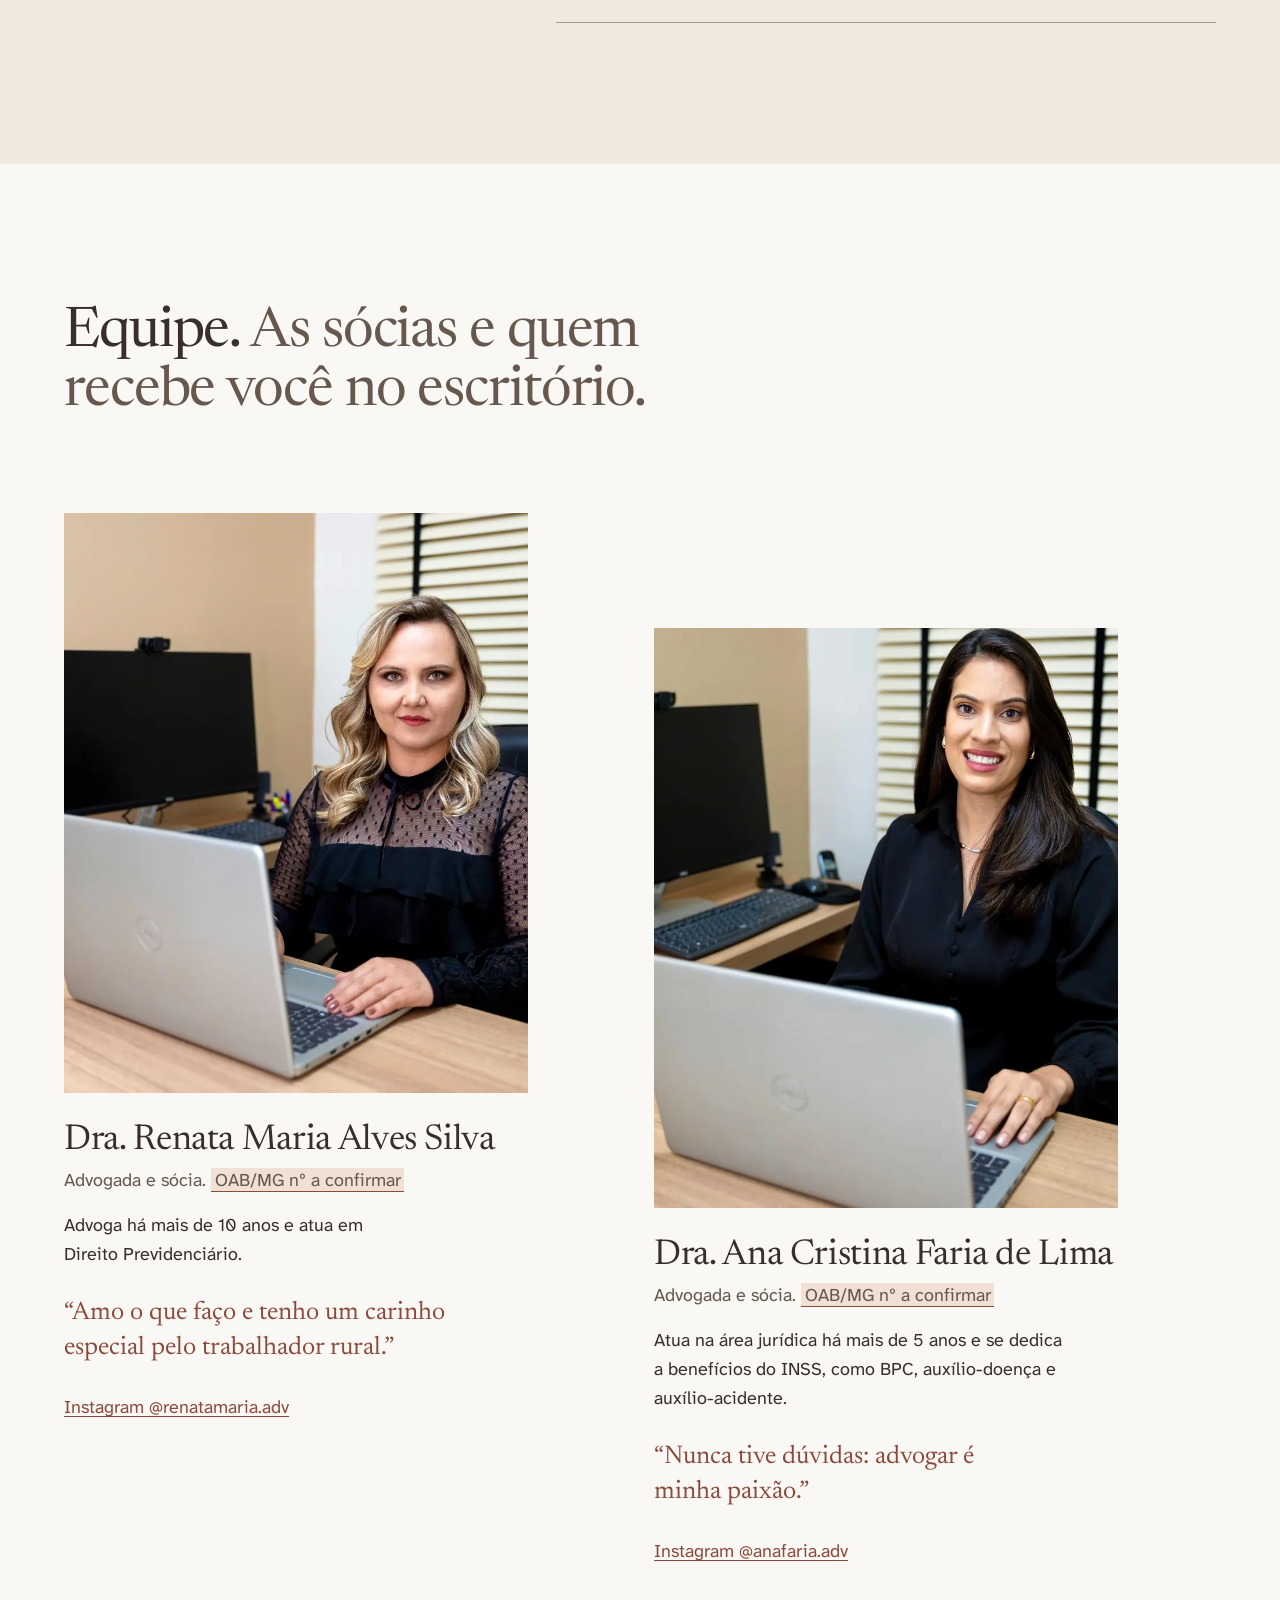
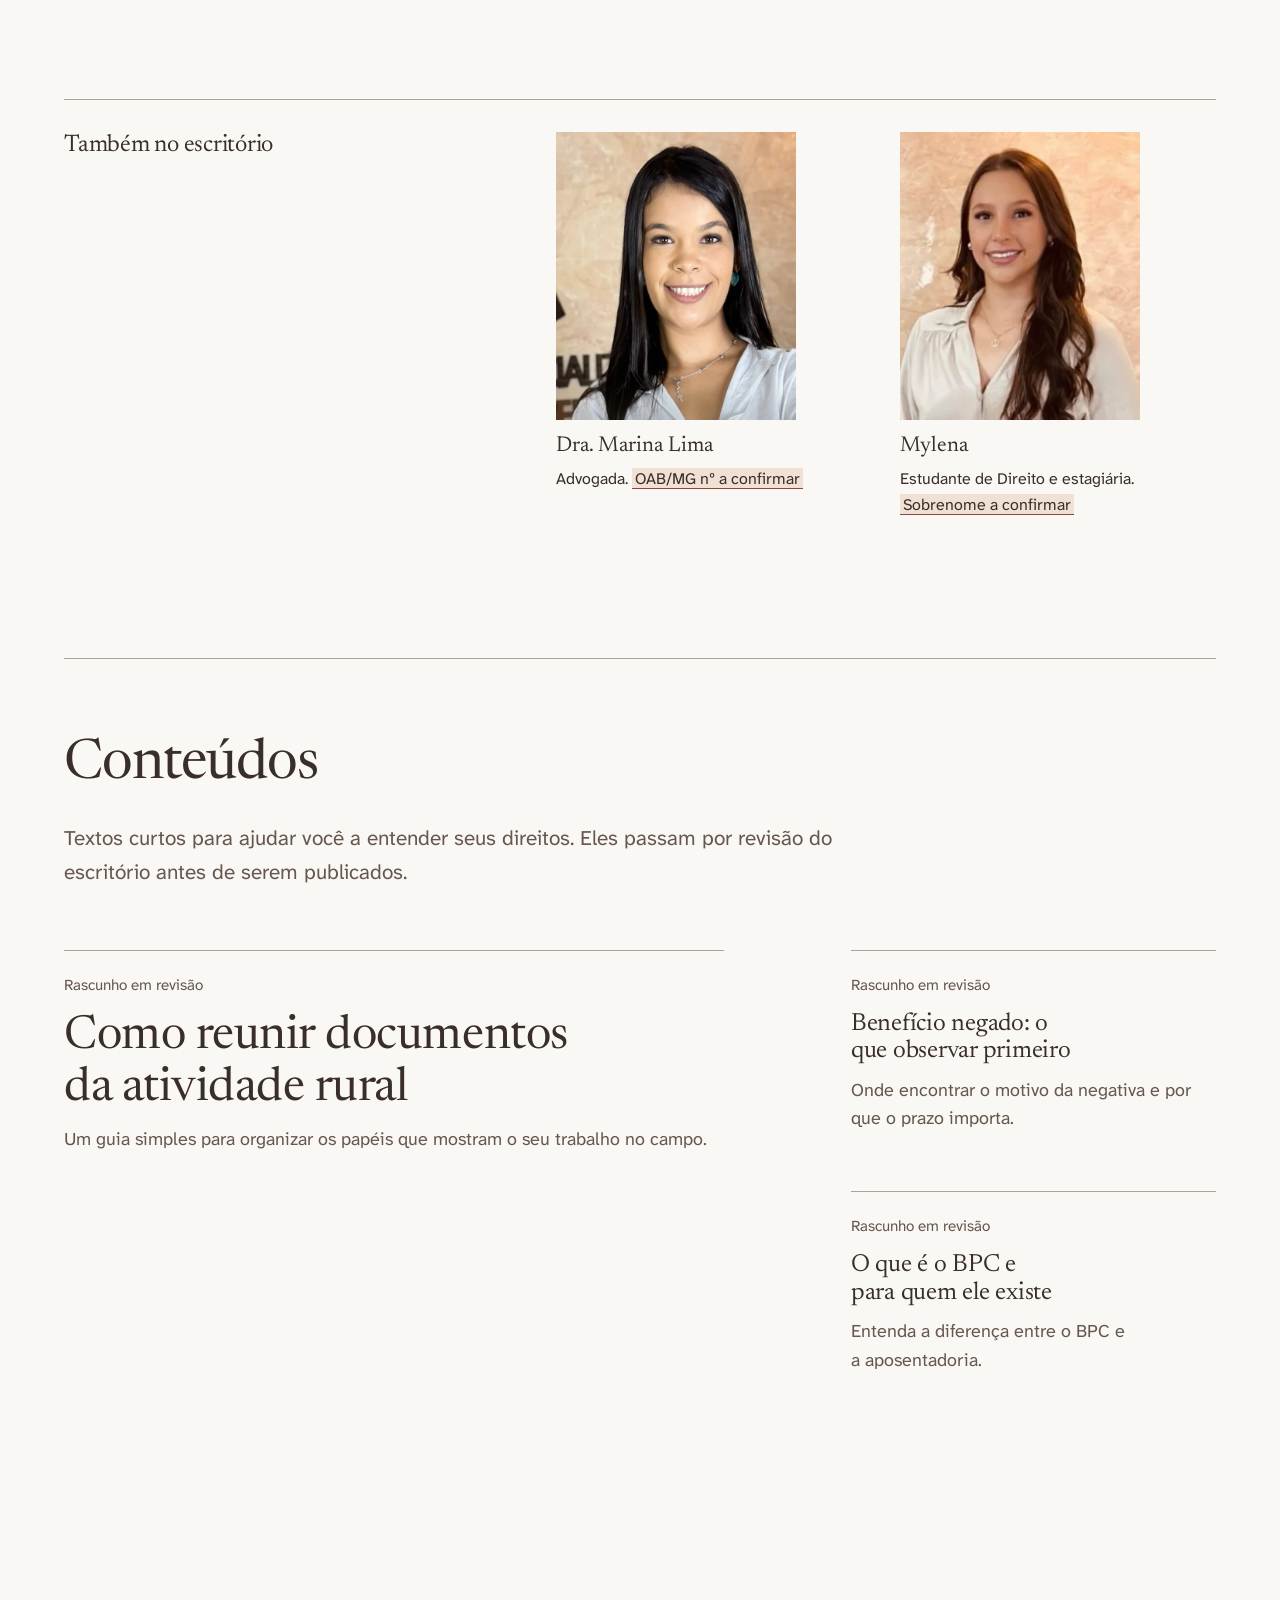
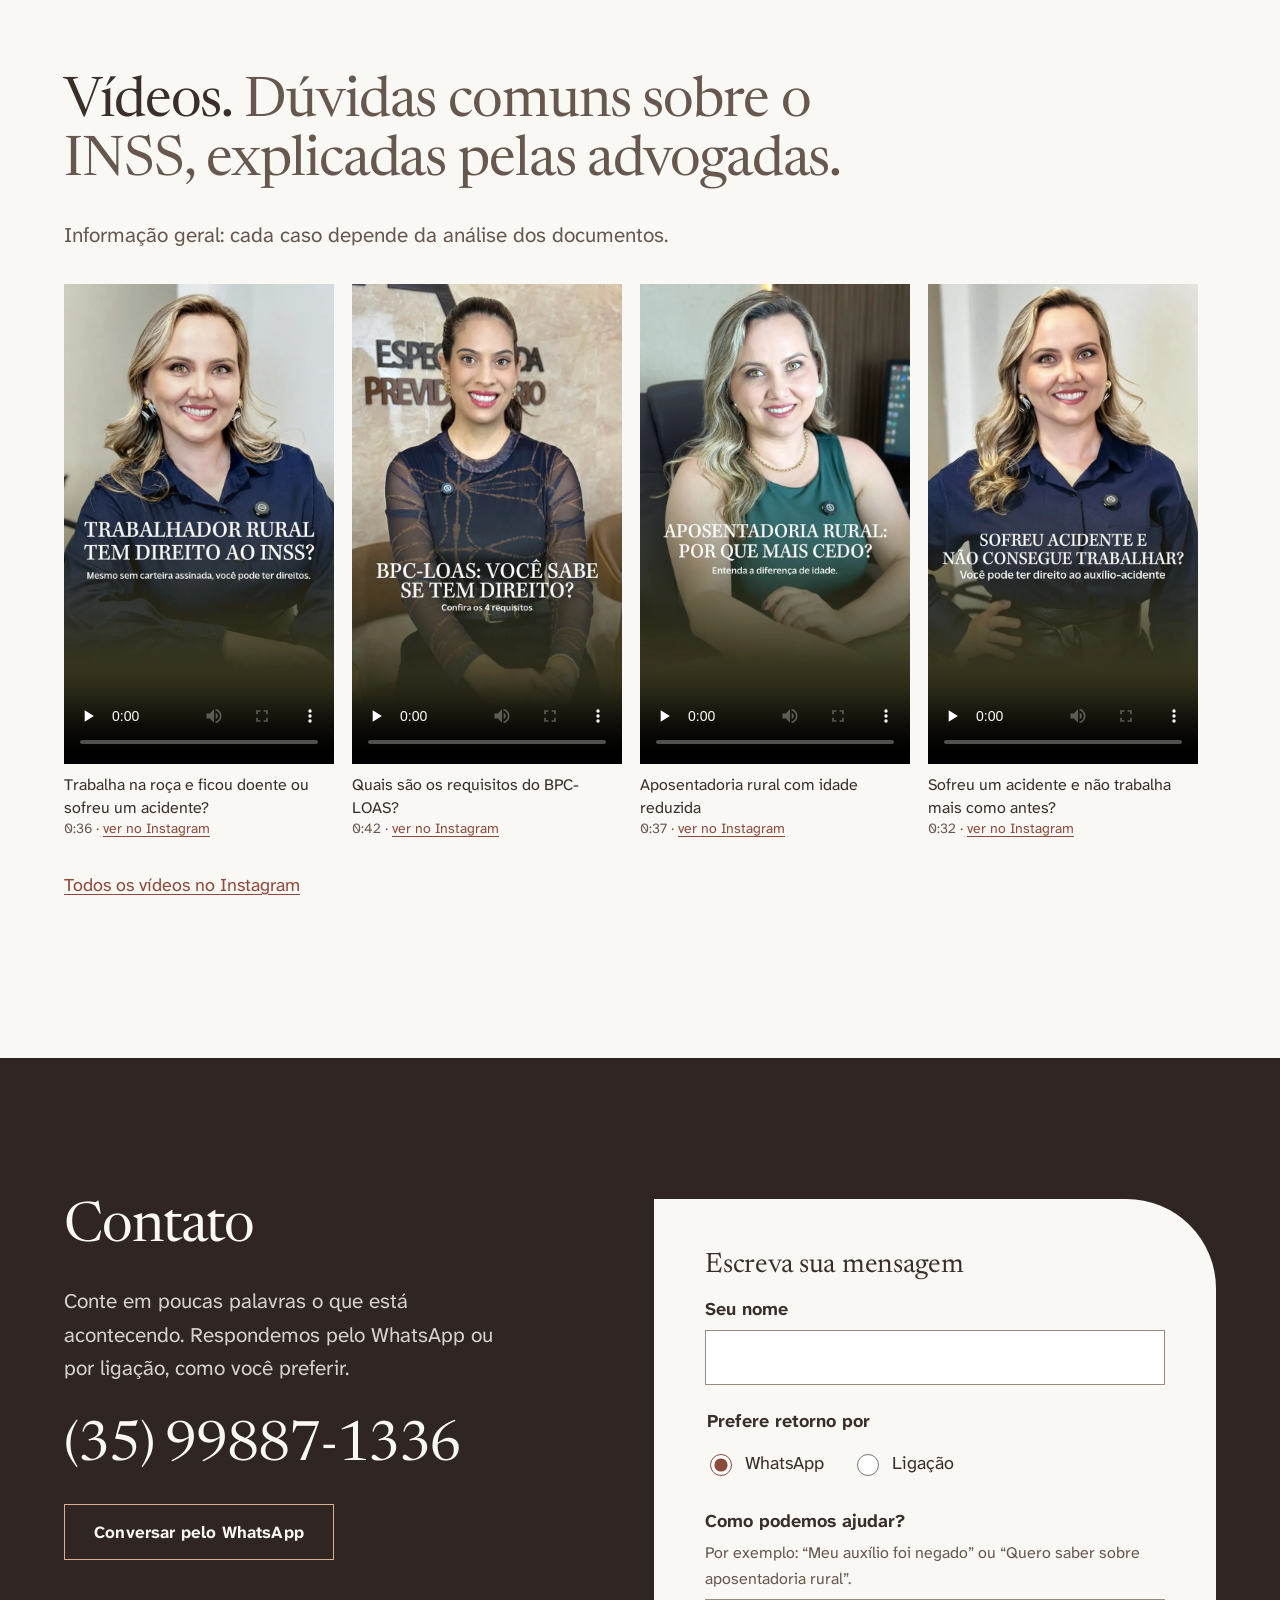
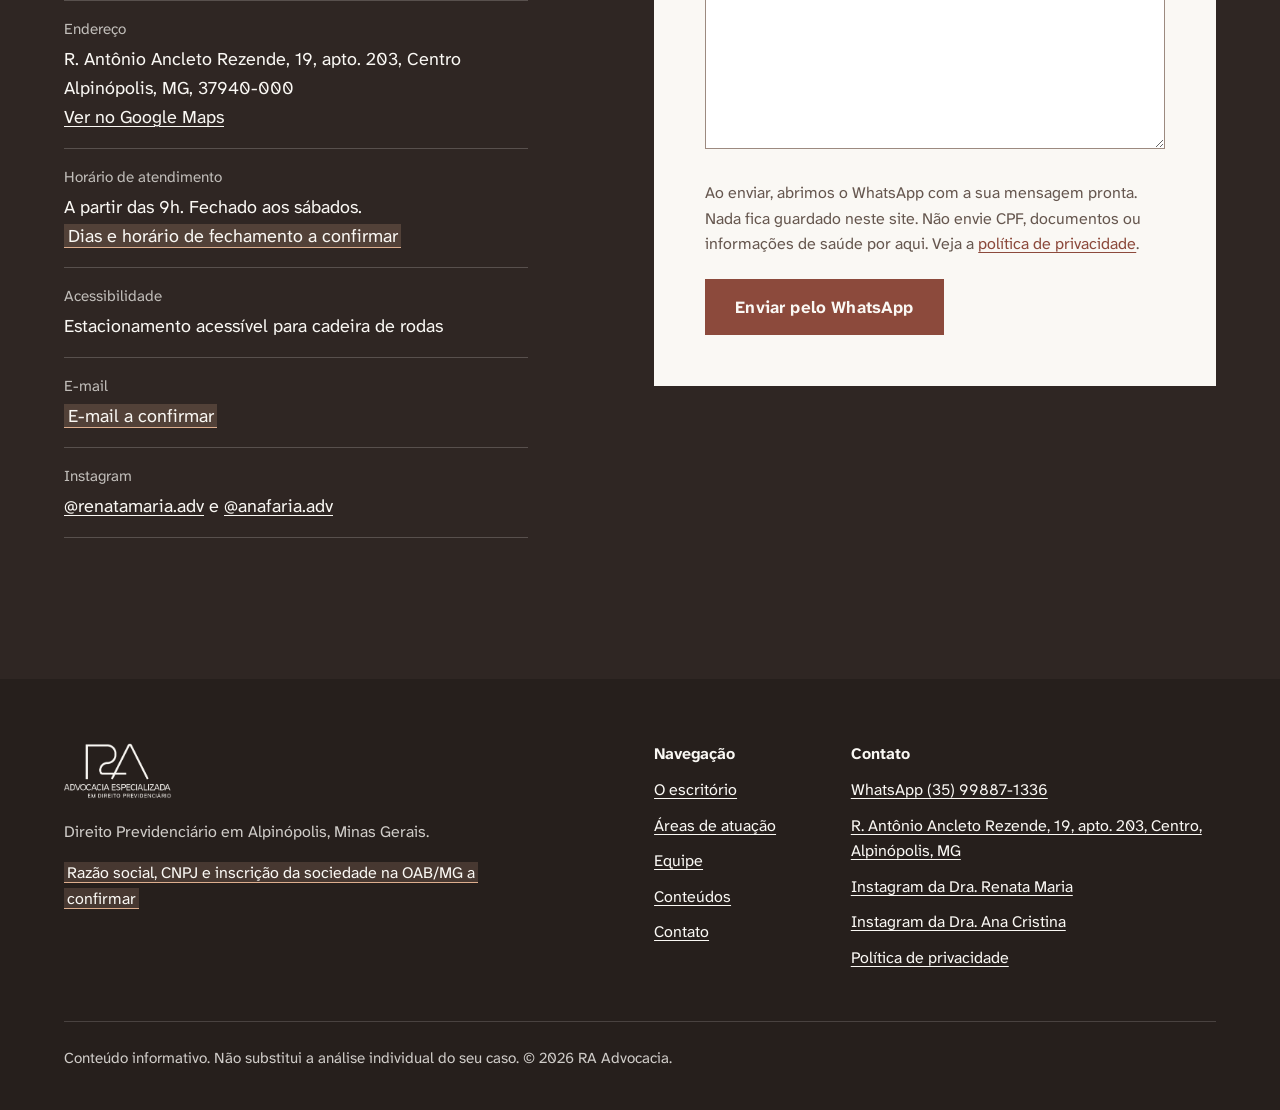
==== commit 36240c48: "fix: recorte do retrato da Mylena Co-Authored-By: Claude Opus 5.5 <noreply@anthropic.com>" ====
--- a/index.html
+++ b/index.html
@@ -114,7 +114,7 @@
       <h3>Também no escritório</h3>
       <ul>
         <li><img src="assets/img/marina.webp" width="620" height="747" loading="lazy" alt="Retrato da Dra. Marina Lima"><strong>Dra. Marina Lima</strong><p>Advogada. <span class="pendente">OAB/MG nº a confirmar</span></p></li>
-        <li><img src="assets/img/mylena.webp" width="520" height="626" loading="lazy" alt="Retrato de Mylena"><strong>Mylena</strong><p>Estudante de Direito e estagiária. <span class="pendente">Sobrenome a confirmar</span></p></li>
+        <li><img src="assets/img/mylena.webp" width="488" height="588" loading="lazy" alt="Retrato de Mylena"><strong>Mylena</strong><p>Estudante de Direito e estagiária. <span class="pendente">Sobrenome a confirmar</span></p></li>
       </ul>
     </div>
   </div>
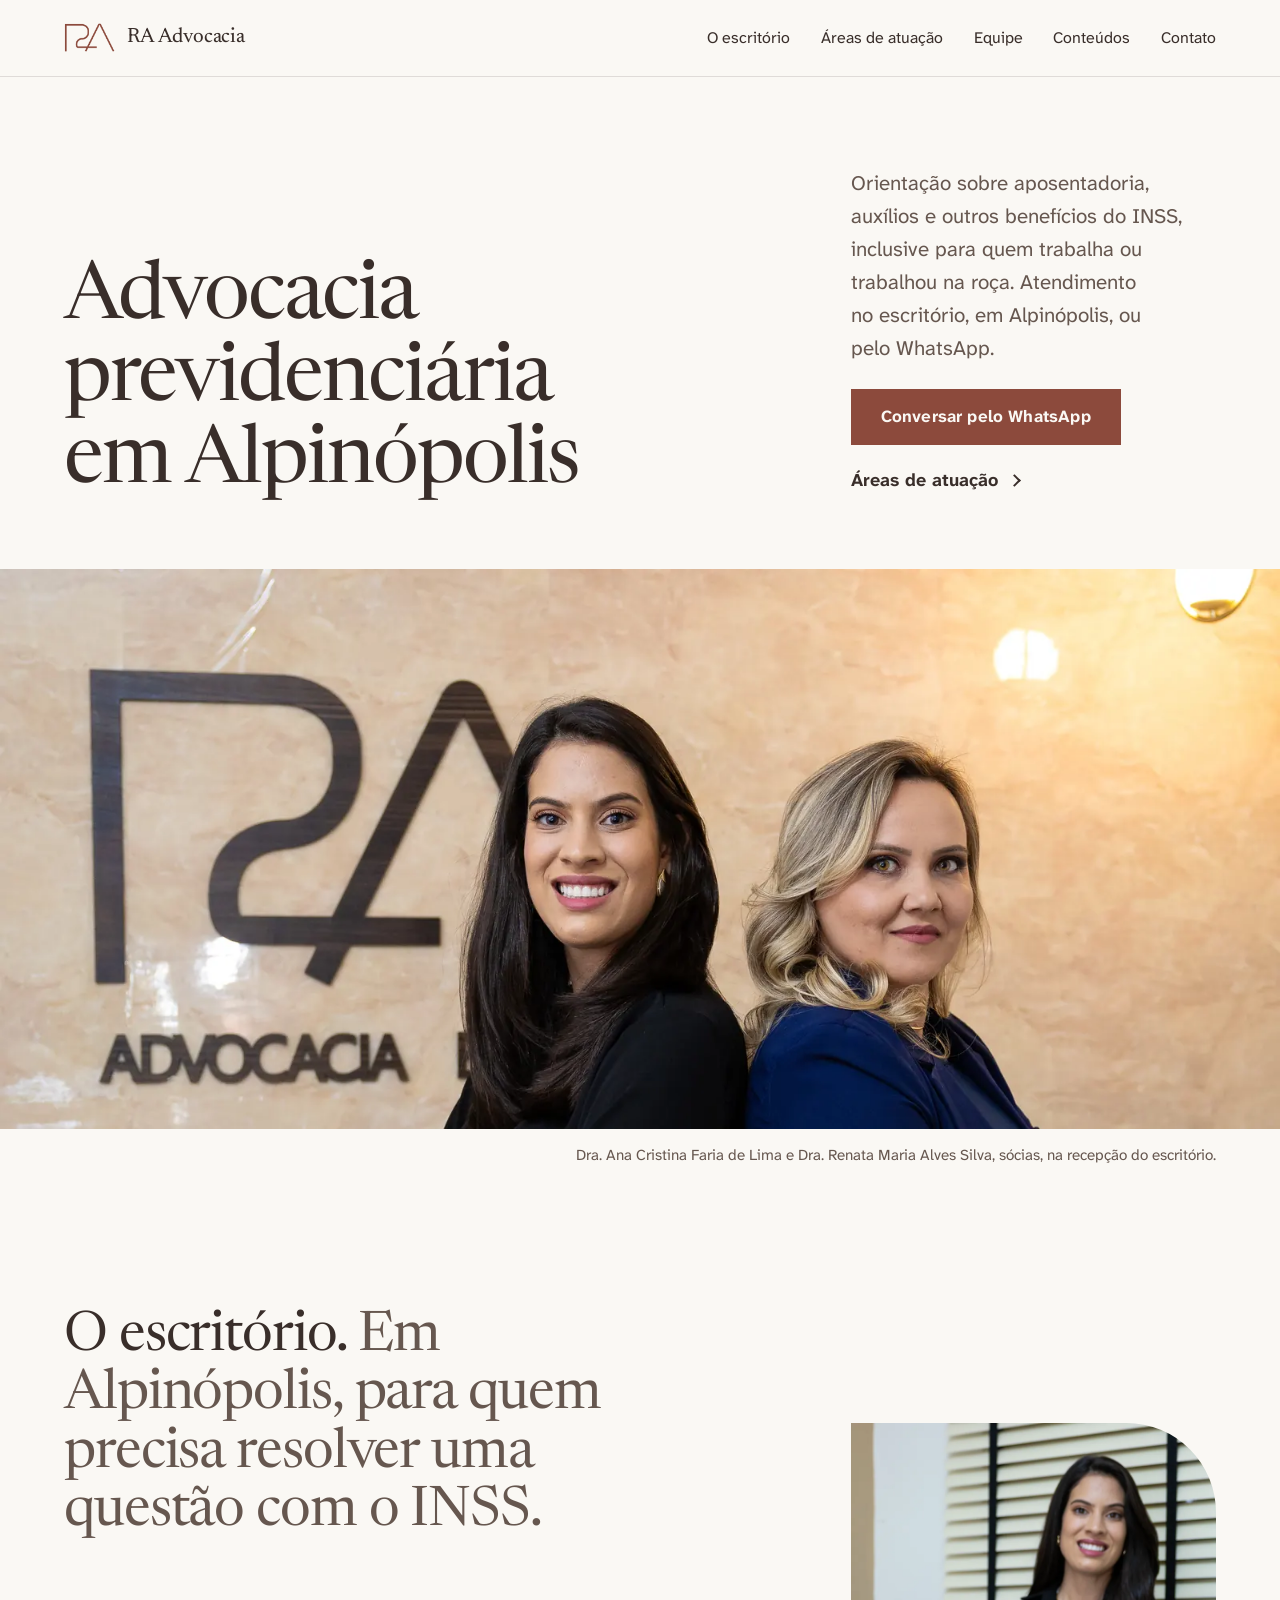
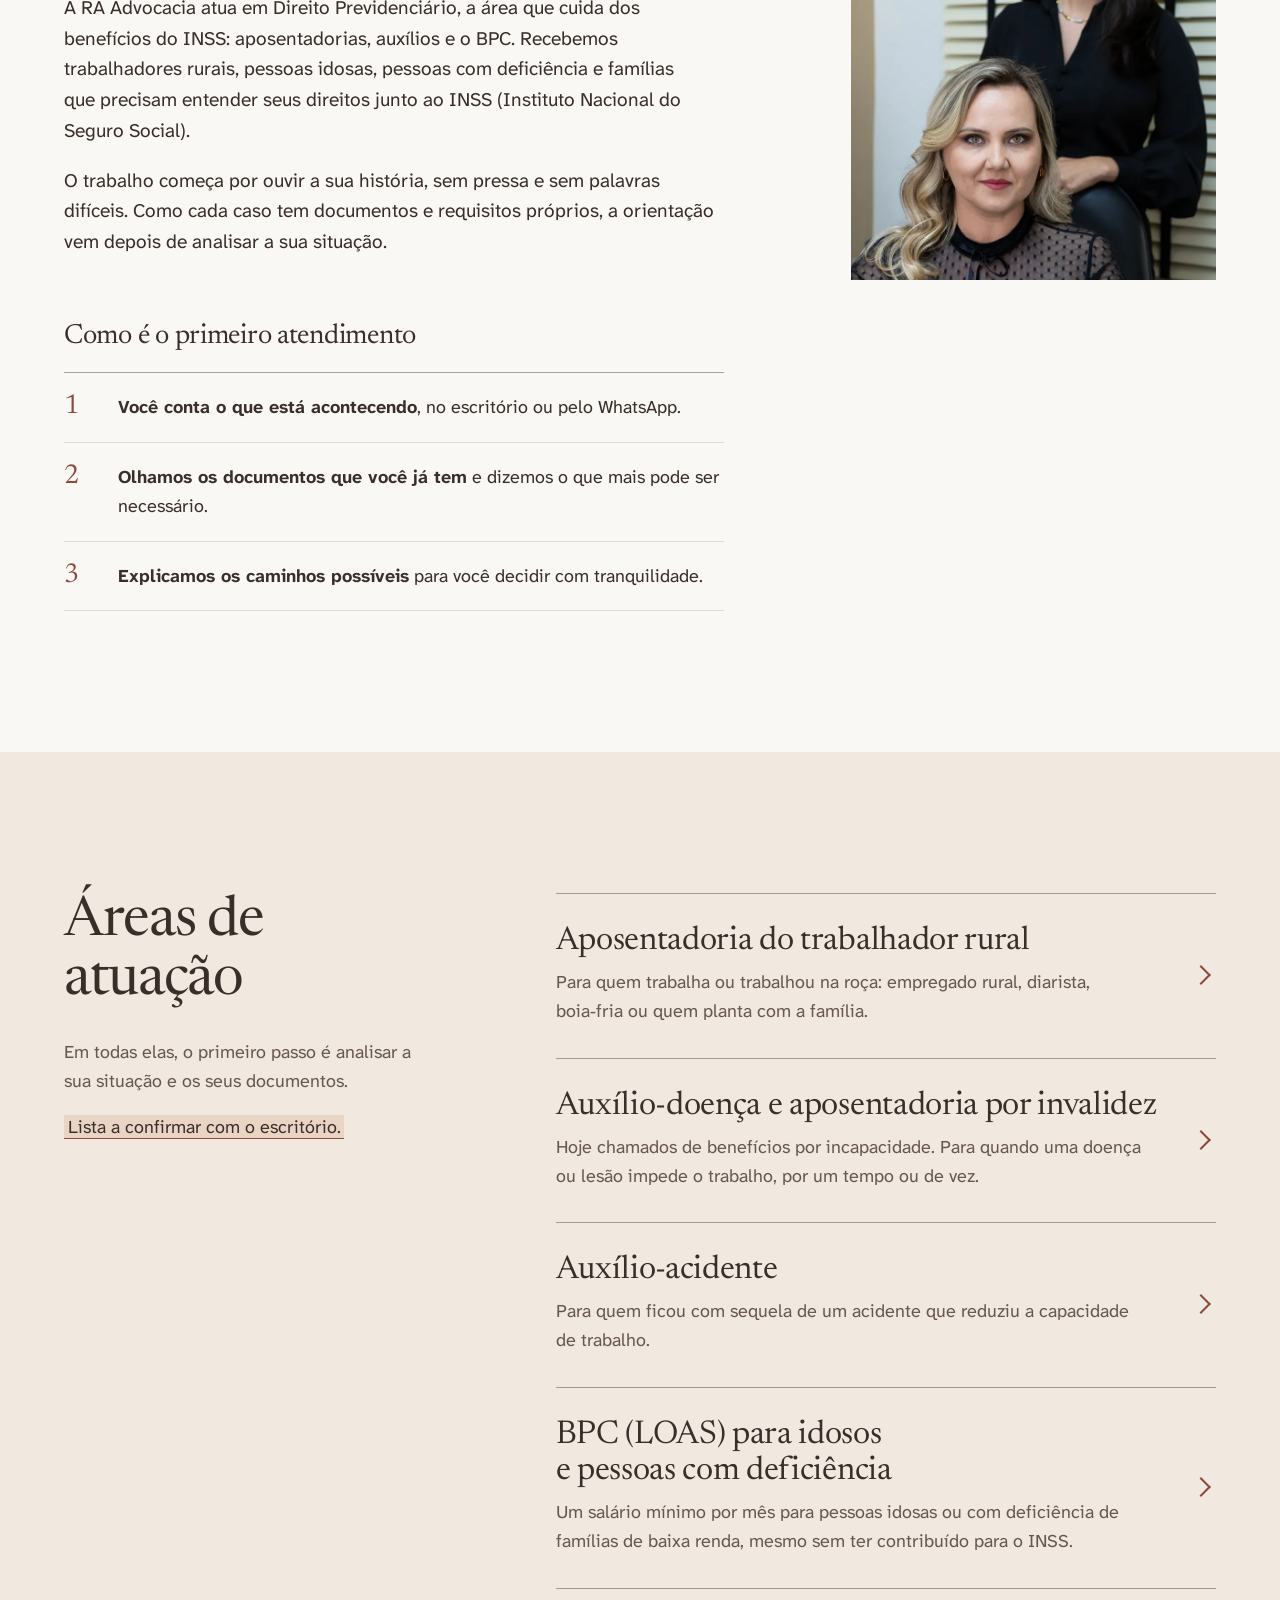
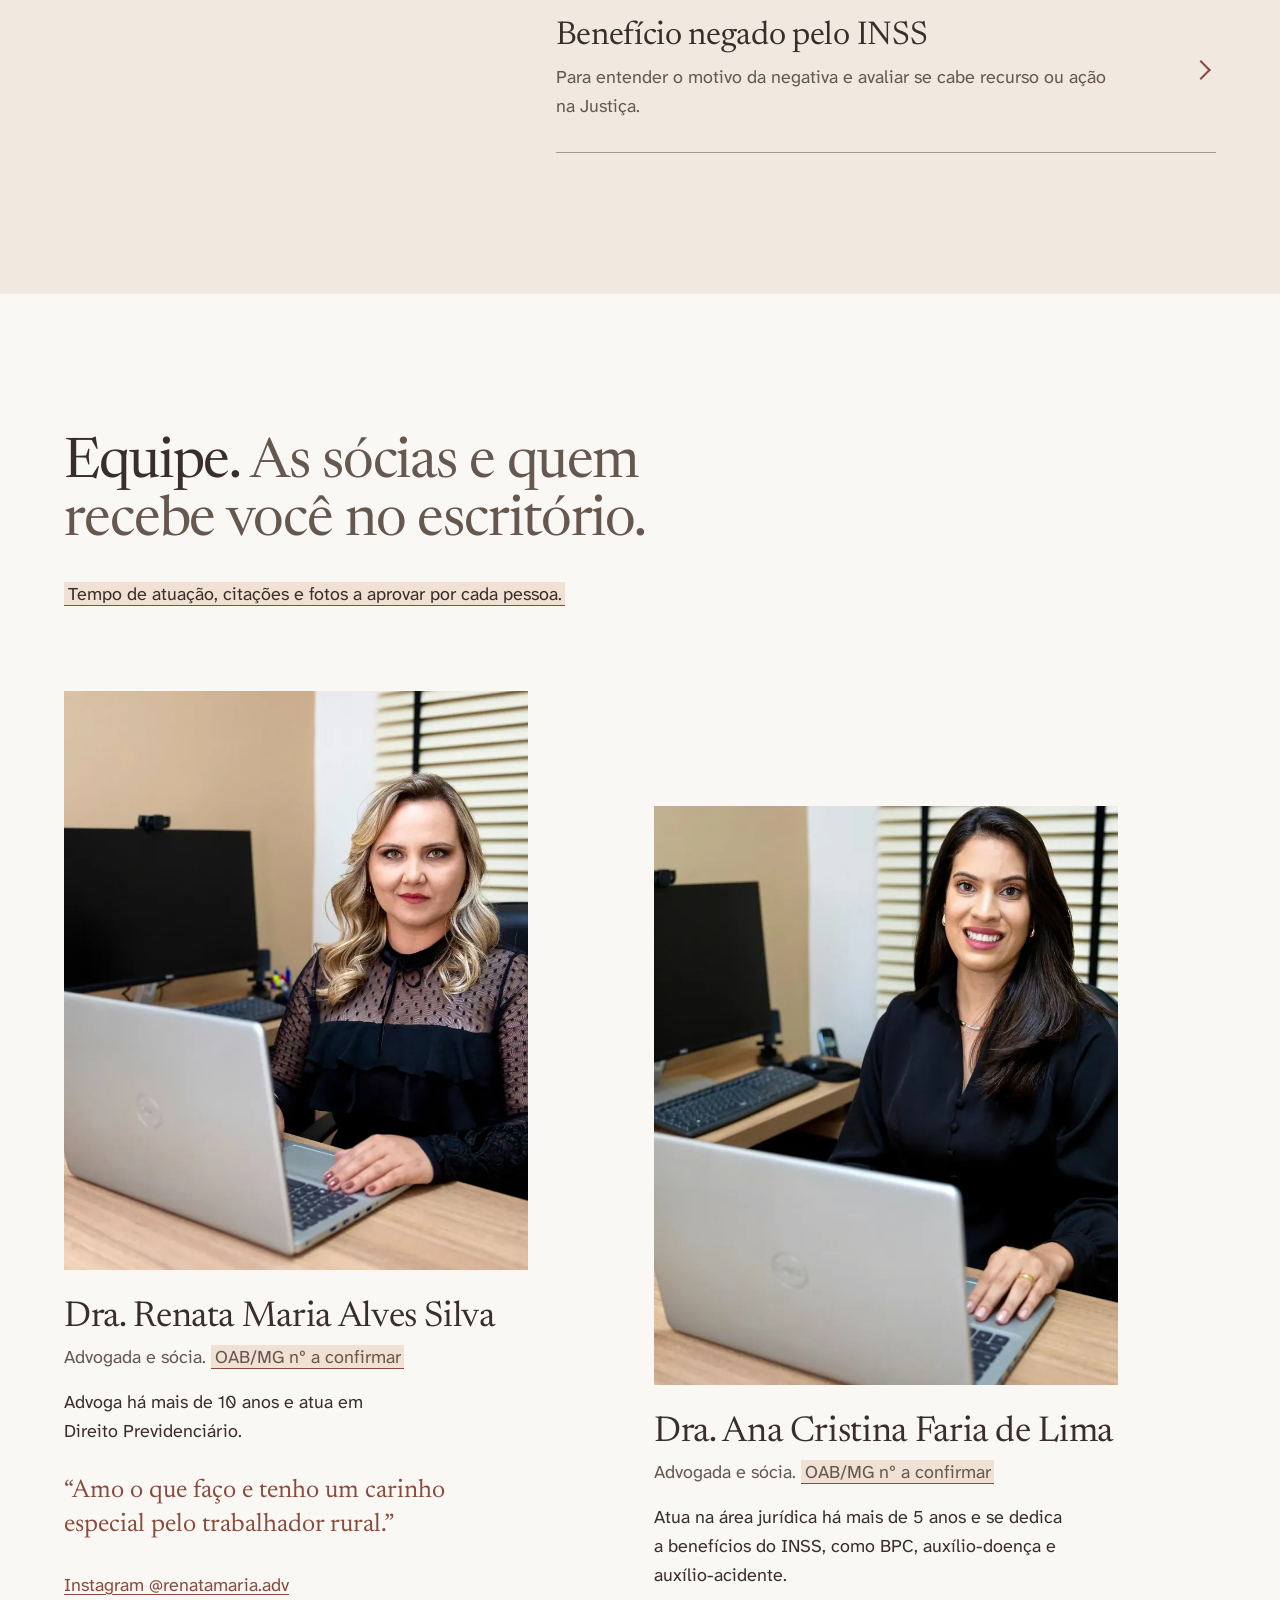
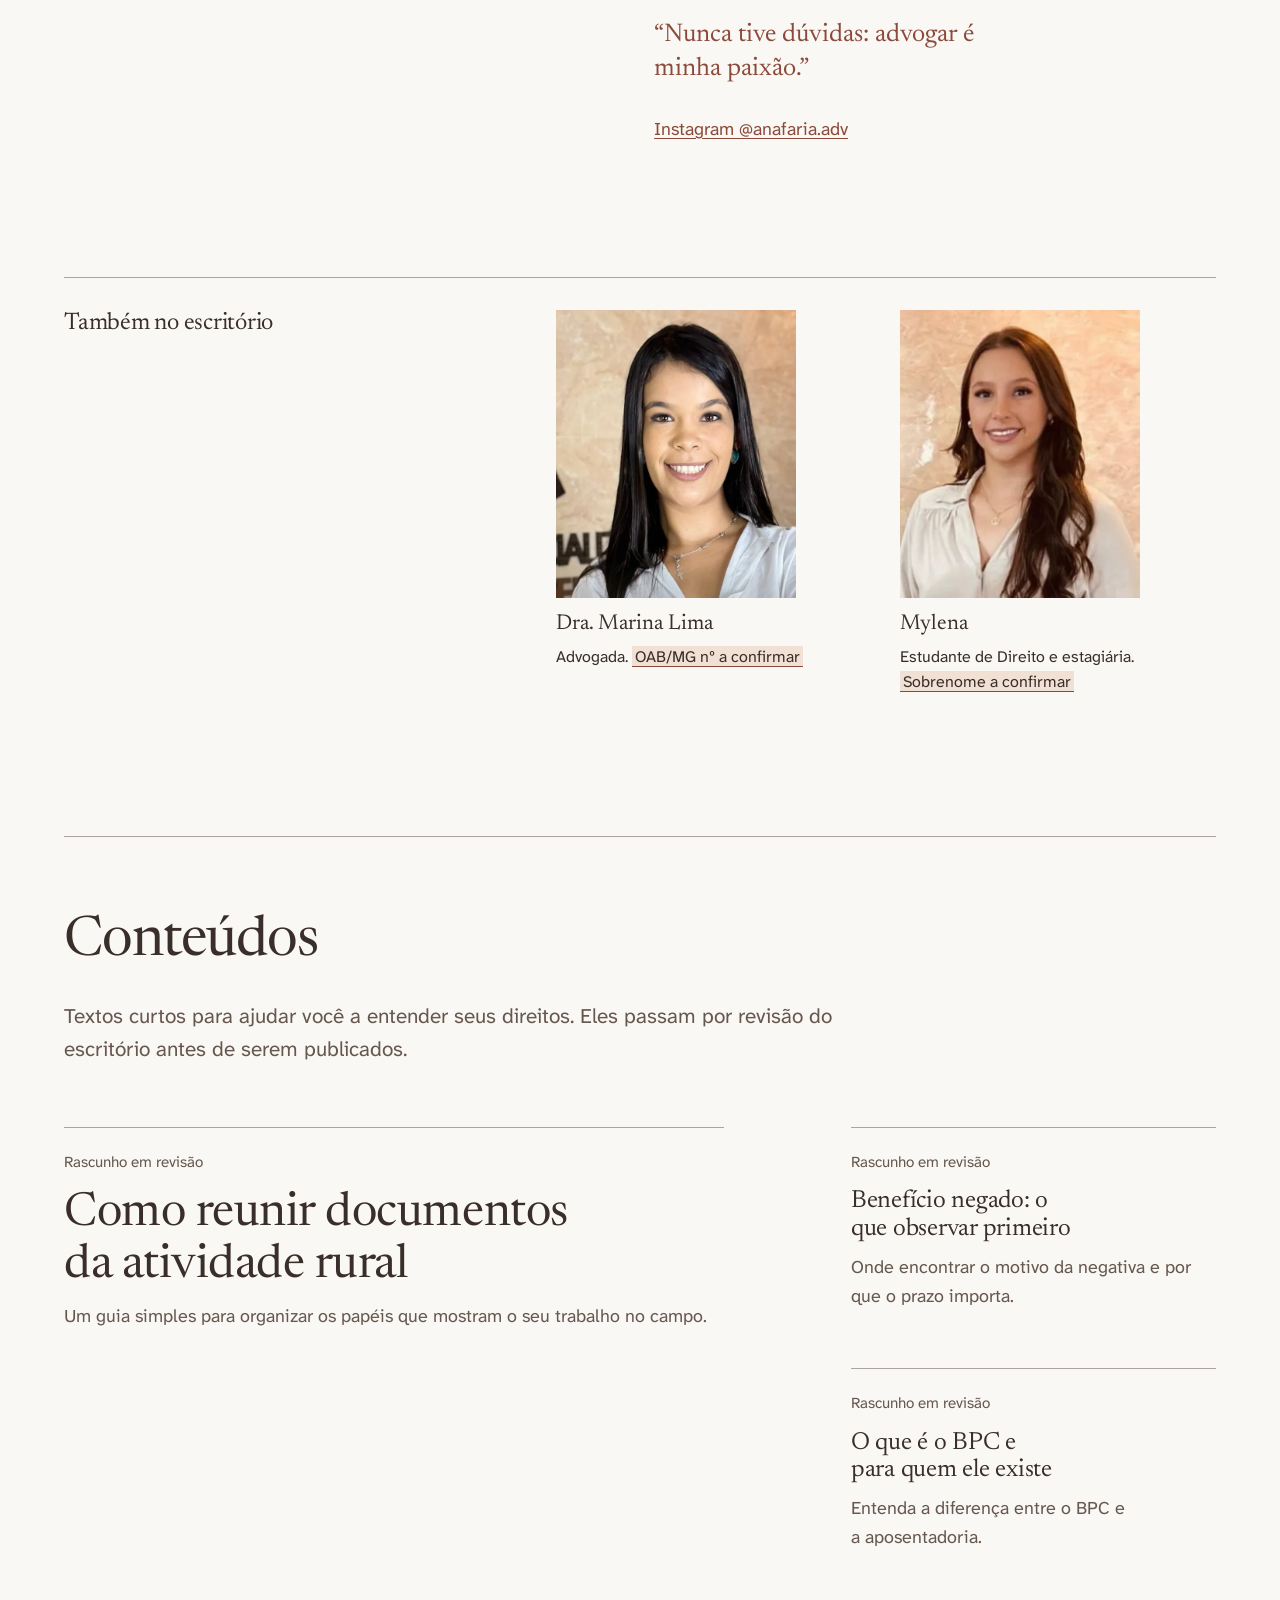
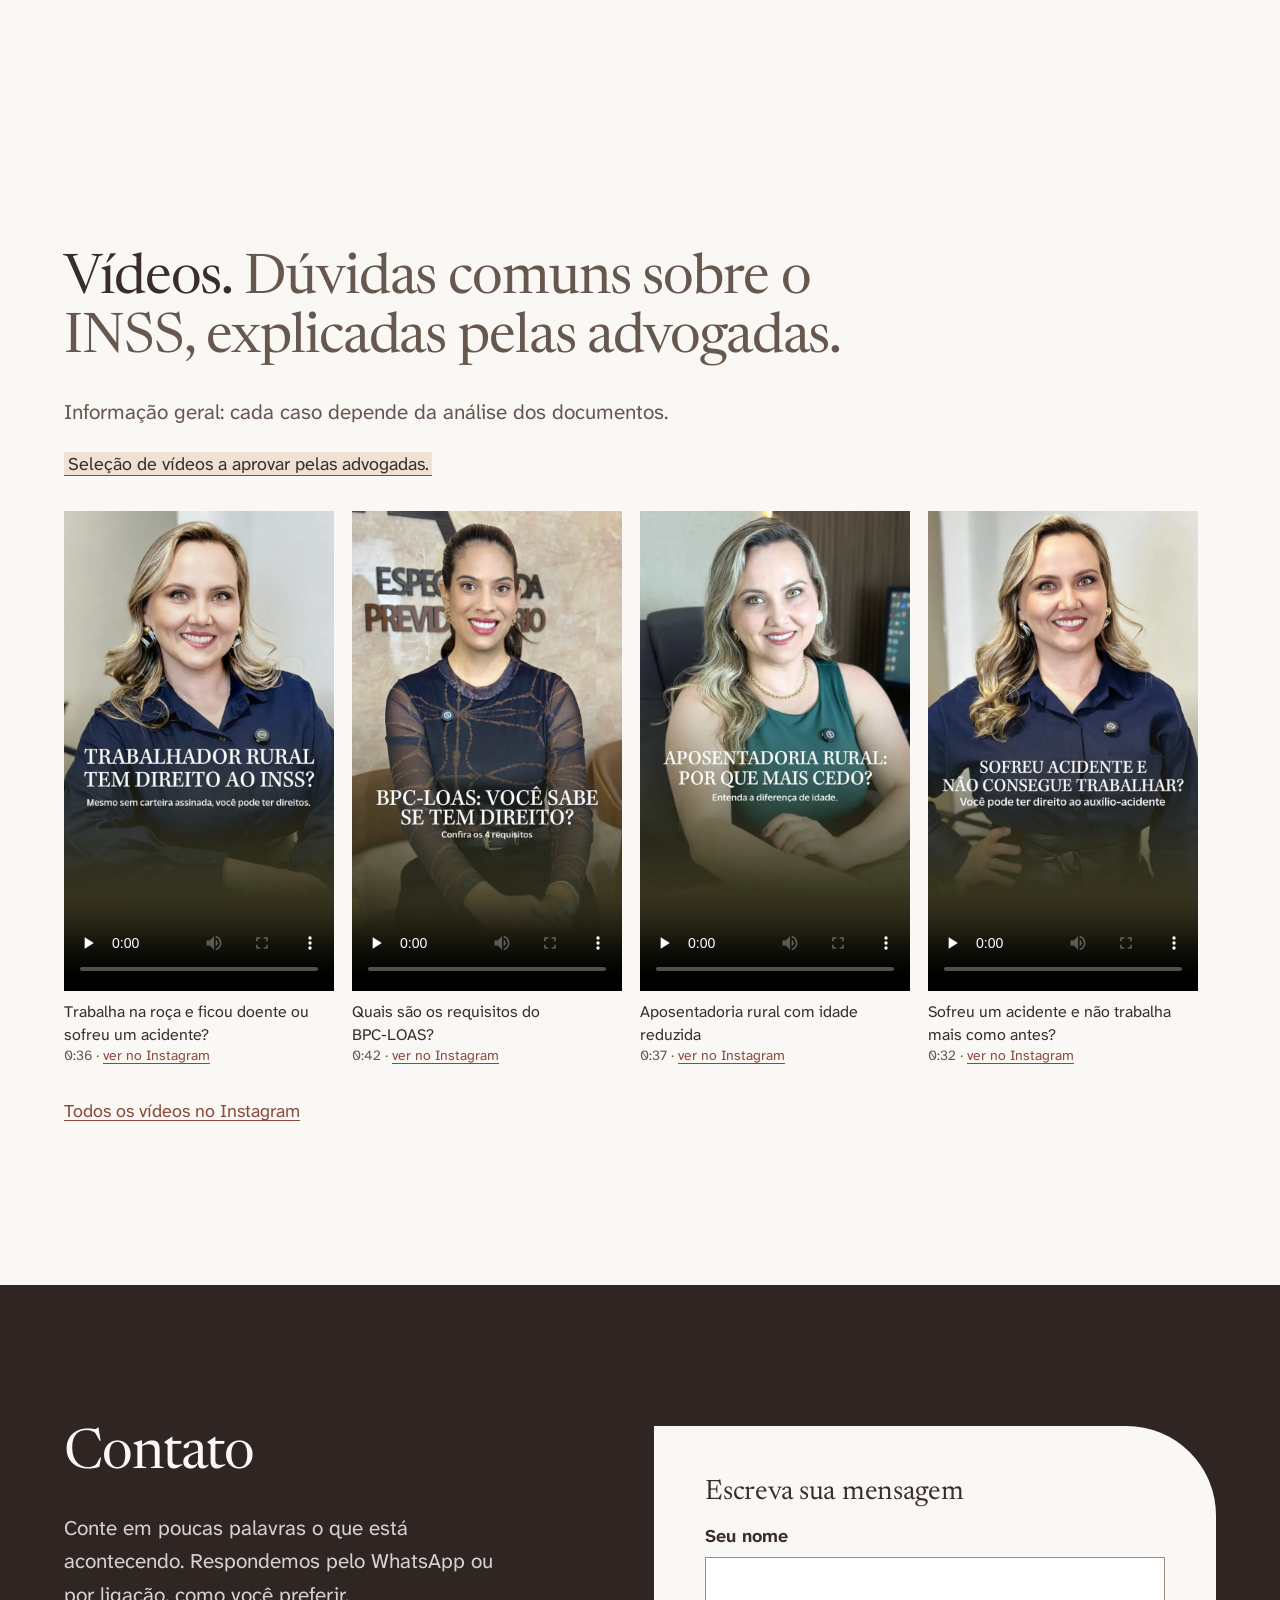
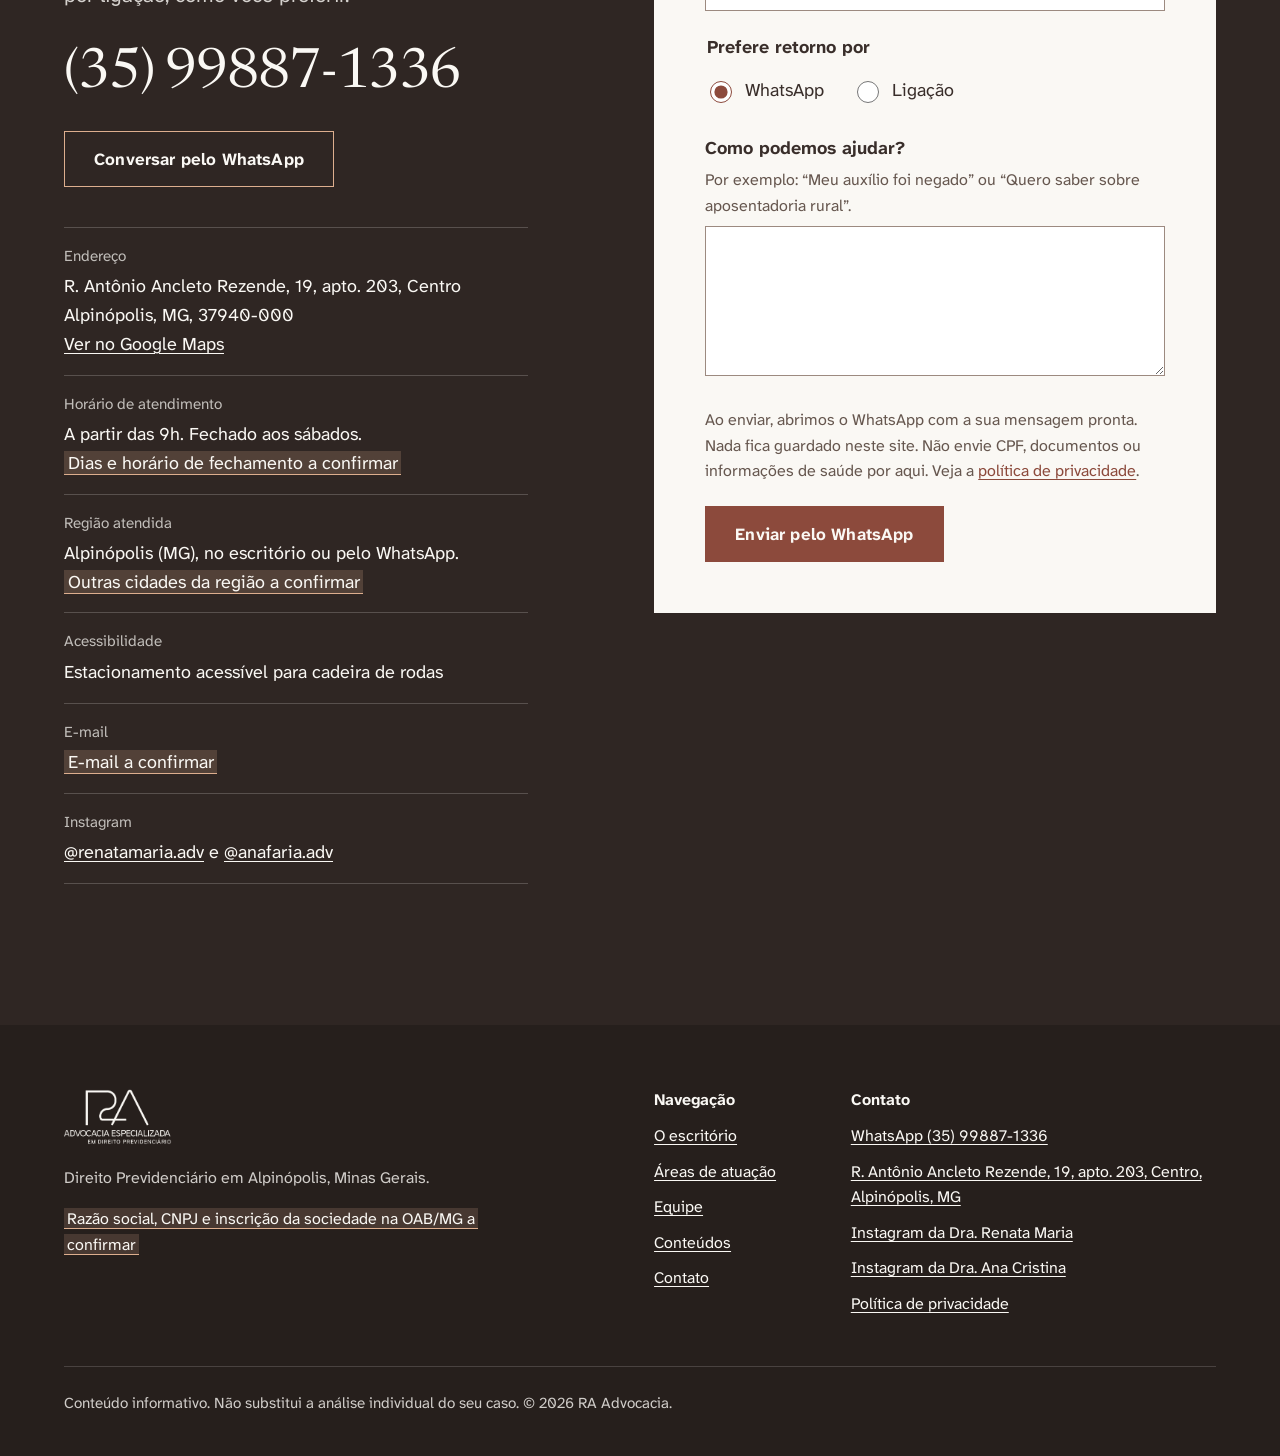
==== commit bfe9fb5d: "feat: botão fixo de contato e textos mais claros - "Falar com o escritório" fixo, escondido no topo " ====
--- a/index.html
+++ b/index.html
@@ -40,7 +40,7 @@
   <div class="contido grade hero-texto">
     <h1 id="titulo">Advocacia previdenciária em Alpinópolis</h1>
     <div class="hero-apoio">
-      <p>Aposentadoria rural, auxílio-doença, auxílio-acidente e benefícios para idosos e pessoas com deficiência. Atendimento no escritório ou pelo WhatsApp.</p>
+      <p>Orientação sobre aposentadoria, auxílios e outros benefícios do INSS, inclusive para quem trabalha ou trabalhou na roça. Atendimento no escritório, em Alpinópolis, ou pelo WhatsApp.</p>
       <div class="acoes">
         <a class="botao" href="https://wa.me/5535998871336?text=Ol%C3%A1%2C%20gostaria%20de%20informa%C3%A7%C3%B5es%20sobre%20o%20atendimento.">Conversar pelo WhatsApp</a>
         <a class="link-acao" href="#areas">Áreas de atuação</a>
@@ -62,7 +62,7 @@
   <div class="contido grade">
     <div class="escritorio-texto">
       <h2 id="escritorio-titulo">O escritório. <span class="tom">Em Alpinópolis, para quem precisa resolver uma questão com o INSS.</span></h2>
-      <p>A RA Advocacia atua em Direito Previdenciário. Recebemos trabalhadores rurais, pessoas idosas, pessoas com deficiência e famílias que precisam entender seus direitos junto ao INSS (Instituto Nacional do Seguro Social).</p>
+      <p>A RA Advocacia atua em Direito Previdenciário, a área que cuida dos benefícios do INSS: aposentadorias, auxílios e o BPC. Recebemos trabalhadores rurais, pessoas idosas, pessoas com deficiência e famílias que precisam entender seus direitos junto ao INSS (Instituto Nacional do Seguro Social).</p>
       <p>O trabalho começa por ouvir a sua história, sem pressa e sem palavras difíceis. Como cada caso tem documentos e requisitos próprios, a orientação vem depois de analisar a sua situação.</p>
       <h3>Como é o primeiro atendimento</h3>
       <ol class="passos">
@@ -85,7 +85,7 @@
       <p class="intro">Em todas elas, o primeiro passo é analisar a sua situação e os seus documentos.</p>
       <p><span class="pendente">Lista a confirmar com o escritório.</span></p>
     </div>
-    <ul class="areas"><li><a href="areas/aposentadoria-rural.html"><h3>Aposentadoria do trabalhador rural</h3><p>Para quem trabalha ou trabalhou na roça, como empregado, diarista ou em regime de economia familiar.</p><span class="seta" aria-hidden="true"></span></a></li><li><a href="areas/beneficios-por-incapacidade.html"><h3>Benefícios por incapacidade</h3><p>Quando uma doença ou lesão impede o trabalho, por um tempo ou de forma permanente.</p><span class="seta" aria-hidden="true"></span></a></li><li><a href="areas/auxilio-acidente.html"><h3>Auxílio-acidente</h3><p>Para quem ficou com sequela de um acidente que reduziu a capacidade de trabalho.</p><span class="seta" aria-hidden="true"></span></a></li><li><a href="areas/bpc-loas.html"><h3>BPC: Benefício de Prestação Continuada</h3><p>Para pessoas idosas ou com deficiência de famílias de baixa renda, mesmo sem contribuição ao INSS.</p><span class="seta" aria-hidden="true"></span></a></li><li><a href="areas/beneficio-negado.html"><h3>Benefício negado pelo INSS</h3><p>Para entender o motivo da negativa e avaliar se cabe recurso ou ação na Justiça.</p><span class="seta" aria-hidden="true"></span></a></li></ul>
+    <ul class="areas"><li><a href="areas/aposentadoria-rural.html"><h3>Aposentadoria do trabalhador rural</h3><p>Para quem trabalha ou trabalhou na roça: empregado rural, diarista, boia&#8209;fria ou quem planta com a família.</p><span class="seta" aria-hidden="true"></span></a></li><li><a href="areas/beneficios-por-incapacidade.html"><h3>Auxílio-doença e aposentadoria por invalidez</h3><p>Hoje chamados de benefícios por incapacidade. Para quando uma doença ou lesão impede o trabalho, por um tempo ou de vez.</p><span class="seta" aria-hidden="true"></span></a></li><li><a href="areas/auxilio-acidente.html"><h3>Auxílio-acidente</h3><p>Para quem ficou com sequela de um acidente que reduziu a capacidade de trabalho.</p><span class="seta" aria-hidden="true"></span></a></li><li><a href="areas/bpc-loas.html"><h3>BPC (LOAS) para idosos e pessoas com deficiência</h3><p>Um salário mínimo por mês para pessoas idosas ou com deficiência de famílias de baixa renda, mesmo sem ter contribuído para o INSS.</p><span class="seta" aria-hidden="true"></span></a></li><li><a href="areas/beneficio-negado.html"><h3>Benefício negado pelo INSS</h3><p>Para entender o motivo da negativa e avaliar se cabe recurso ou ação na Justiça.</p><span class="seta" aria-hidden="true"></span></a></li></ul>
   </div>
 </section>
 
@@ -93,6 +93,7 @@
   <div class="contido grade">
     <div class="equipe-cabeca">
       <h2 id="equipe-titulo">Equipe. <span class="tom">As sócias e quem recebe você no escritório.</span></h2>
+      <p><span class="pendente">Tempo de atuação, citações e fotos a aprovar por cada pessoa.</span></p>
     </div>
     <article class="socia">
       <img class="retrato" src="assets/img/renata-maria.webp" width="800" height="1000" loading="lazy" alt="Dra. Renata Maria à mesa de trabalho no escritório">
@@ -134,6 +135,7 @@
   <div class="contido">
     <h2 id="videos-titulo">Vídeos. <span class="tom">Dúvidas comuns sobre o INSS, explicadas pelas advogadas.</span></h2>
     <p class="intro">Informação geral: cada caso depende da análise dos documentos.</p>
+    <p><span class="pendente">Seleção de vídeos a aprovar pelas advogadas.</span></p>
     <ul class="videos-lista" role="region" tabindex="0" aria-label="Vídeos da RA Advocacia">
       <li><figure>
         <video controls preload="none" playsinline poster="videos/Dci83AGx6vk.webp" width="720" height="1280" aria-label="Trabalha na roça e ficou doente ou sofreu um acidente?"><source src="videos/Dci83AGx6vk.mp4" type="video/mp4"></video>
@@ -141,7 +143,7 @@
       </figure></li>
       <li><figure>
         <video controls preload="none" playsinline poster="videos/DaDTSXyR6SL.webp" width="720" height="1280" aria-label="Quais são os requisitos do BPC-LOAS?"><source src="videos/DaDTSXyR6SL.mp4" type="video/mp4"></video>
-        <figcaption>Quais são os requisitos do BPC-LOAS?<span>0:42 · <a href="https://www.instagram.com/reel/DaDTSXyR6SL/">ver no Instagram</a></span></figcaption>
+        <figcaption>Quais são os requisitos do BPC&#8209;LOAS?<span>0:42 · <a href="https://www.instagram.com/reel/DaDTSXyR6SL/">ver no Instagram</a></span></figcaption>
       </figure></li>
       <li><figure>
         <video controls preload="none" playsinline poster="videos/DdZCKZXhK-j.webp" width="720" height="1280" aria-label="Aposentadoria rural com idade reduzida"><source src="videos/DdZCKZXhK-j.mp4" type="video/mp4"></video>
@@ -174,6 +176,7 @@
       <dl class="dados">
         <div><dt>Endereço</dt><dd>R. Antônio Ancleto Rezende, 19, apto. 203, Centro<br>Alpinópolis, MG, 37940-000<br><a href="https://maps.google.com/?cid=9352116726334135630">Ver no Google Maps</a></dd></div>
         <div><dt>Horário de atendimento</dt><dd>A partir das 9h. Fechado aos sábados.<br><span class="pendente">Dias e horário de fechamento a confirmar</span></dd></div>
+        <div><dt>Região atendida</dt><dd>Alpinópolis (MG), no escritório ou pelo WhatsApp.<br><span class="pendente">Outras cidades da região a confirmar</span></dd></div>
         <div><dt>Acessibilidade</dt><dd>Estacionamento acessível para cadeira de rodas</dd></div>
         <div><dt>E-mail</dt><dd><span class="pendente">E-mail a confirmar</span></dd></div>
         <div><dt>Instagram</dt><dd><a href="https://www.instagram.com/renatamaria.adv/">@renatamaria.adv</a> e <a href="https://www.instagram.com/anafaria.adv/">@anafaria.adv</a></dd></div>
@@ -208,6 +211,7 @@
   </div>
 </section>
 </main>
+<a class="fale" href="index.html#contato">Falar com o escritório</a>
 <footer class="rodape">
   <div class="contido grade">
     <div class="rodape-marca">
--- a/assets/site.css
+++ b/assets/site.css
@@ -49,6 +49,7 @@
 .intro { font-size: clamp(1.15rem, 1.08rem + 0.3vw, 1.3rem); color: var(--tinta-2); }
 .pular { position: absolute; left: 8px; top: -60px; background: var(--tinta); color: var(--papel); padding: 10px 16px; z-index: 10; }
 .pular:focus { top: 8px; }
+.pular:hover { color: var(--papel); }
 
 /* Dado a confirmar com o escritório: some quando a classe sai do HTML */
 .pendente { background: rgba(221, 174, 142, 0.32); box-shadow: inset 0 -1px 0 var(--terracota); padding: 0 0.2em; -webkit-box-decoration-break: clone; box-decoration-break: clone; }
@@ -331,3 +332,22 @@
 .videos-lista video { display: block; width: 100%; height: auto; aspect-ratio: 9 / 16; object-fit: cover; background: var(--tinta); }
 .videos-lista figcaption { margin-top: 10px; font-size: 1rem; line-height: 1.4; }
 .videos-lista figcaption span { display: block; font-size: 0.875rem; color: var(--tinta-2); }
+
+/* Atalho fixo para o contato (o JS mostra fora do topo e dos blocos de contato) */
+.fale {
+  position: fixed; z-index: 5; right: max(16px, env(safe-area-inset-right)); bottom: max(16px, env(safe-area-inset-bottom));
+  display: inline-flex; align-items: center; min-height: 48px; padding: 0 20px;
+  background: var(--tinta); color: var(--papel); font: 700 1rem/1.2 var(--sans); text-decoration: none;
+  box-shadow: inset 0 0 0 1px rgba(221, 174, 142, 0.45), 0 6px 18px rgba(47, 38, 35, 0.16);
+  transition: opacity 220ms cubic-bezier(0.23, 1, 0.32, 1), translate 220ms cubic-bezier(0.23, 1, 0.32, 1), visibility 0s, background-color 200ms ease, scale 120ms ease-out;
+}
+.fale:hover { background: var(--noite-2); color: var(--papel); }
+.fale:active { scale: 0.97; }
+.js .fale:not(.visivel) {
+  opacity: 0; translate: 0 12px; visibility: hidden; pointer-events: none;
+  transition: opacity 150ms ease-out, translate 150ms ease-out, visibility 0s 150ms;
+}
+@media (prefers-reduced-motion: reduce) { .js .fale:not(.visivel) { translate: none; } }
+@media print { .fale { display: none; } }
+/* O foco cai nos controles nativos do player; o anel vai no vídeo inteiro */
+.videos-lista video:focus { outline: 3px solid var(--terracota); outline-offset: 3px; }
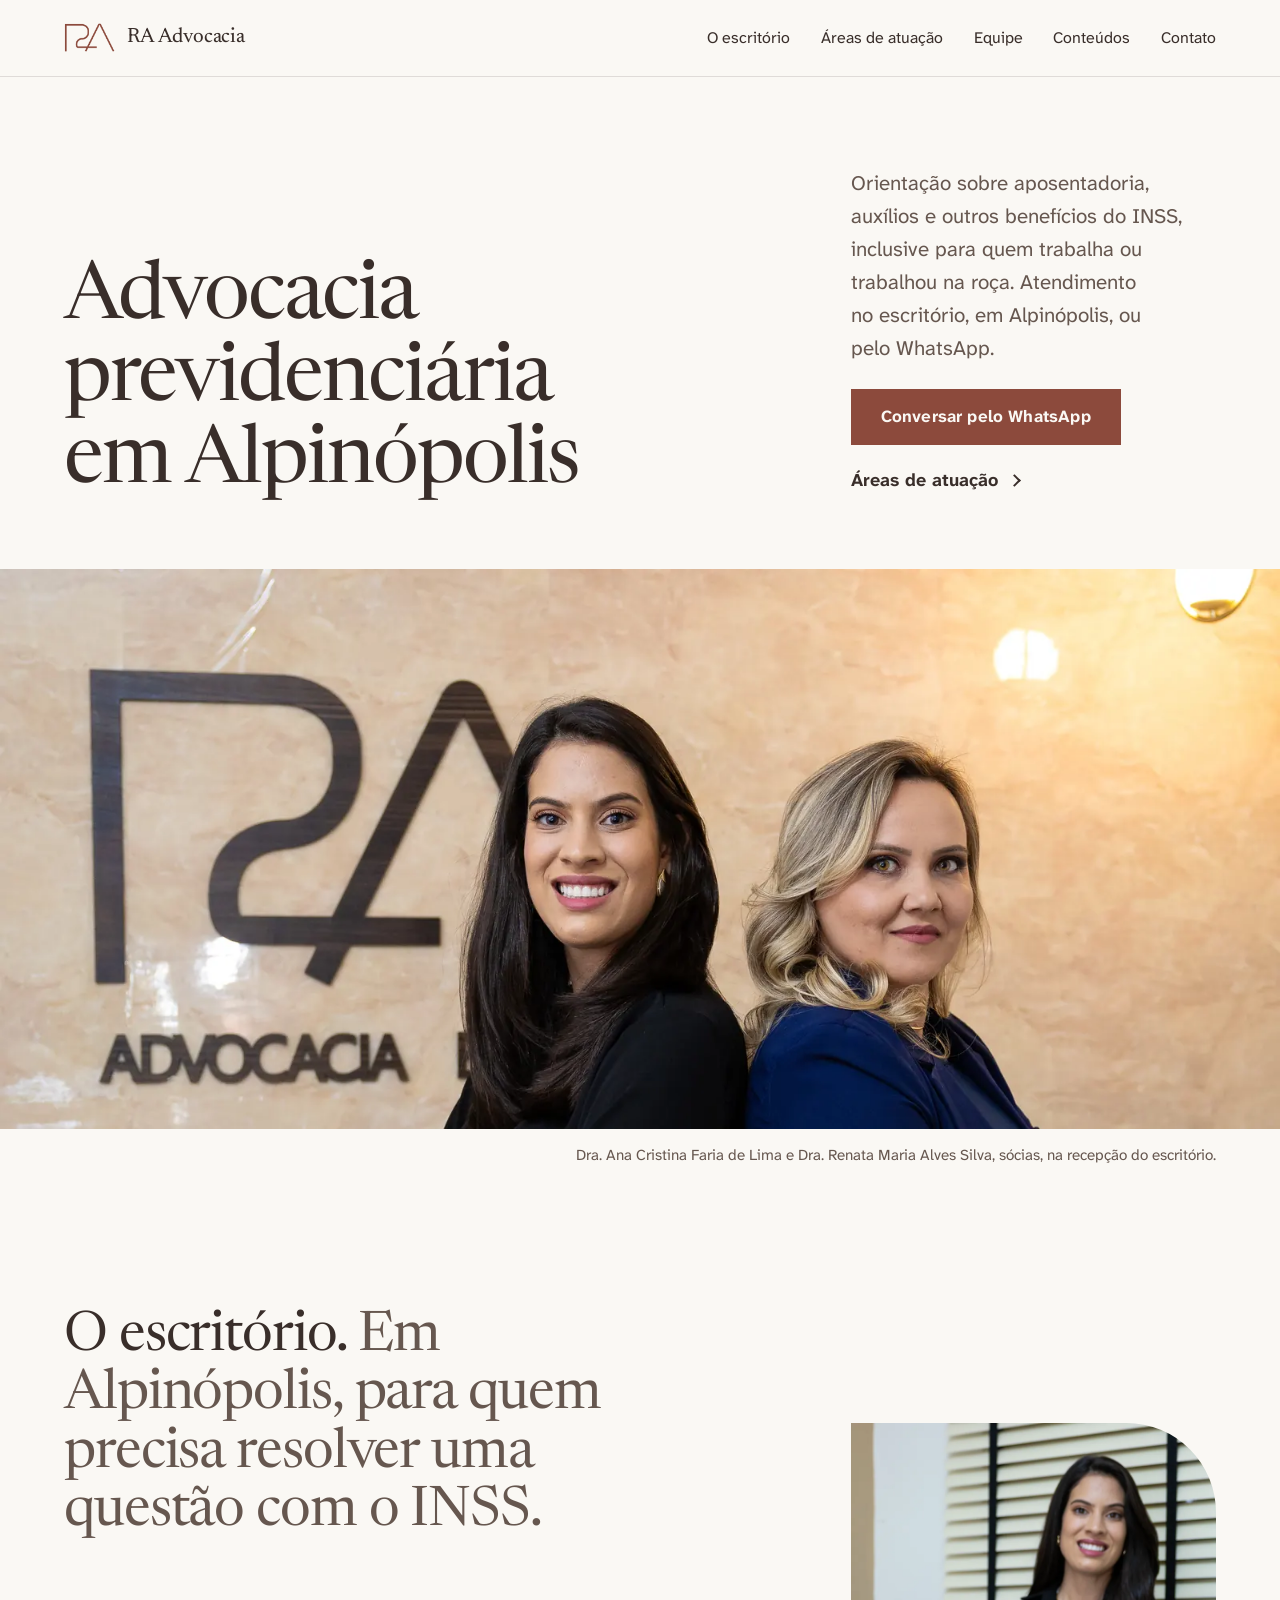
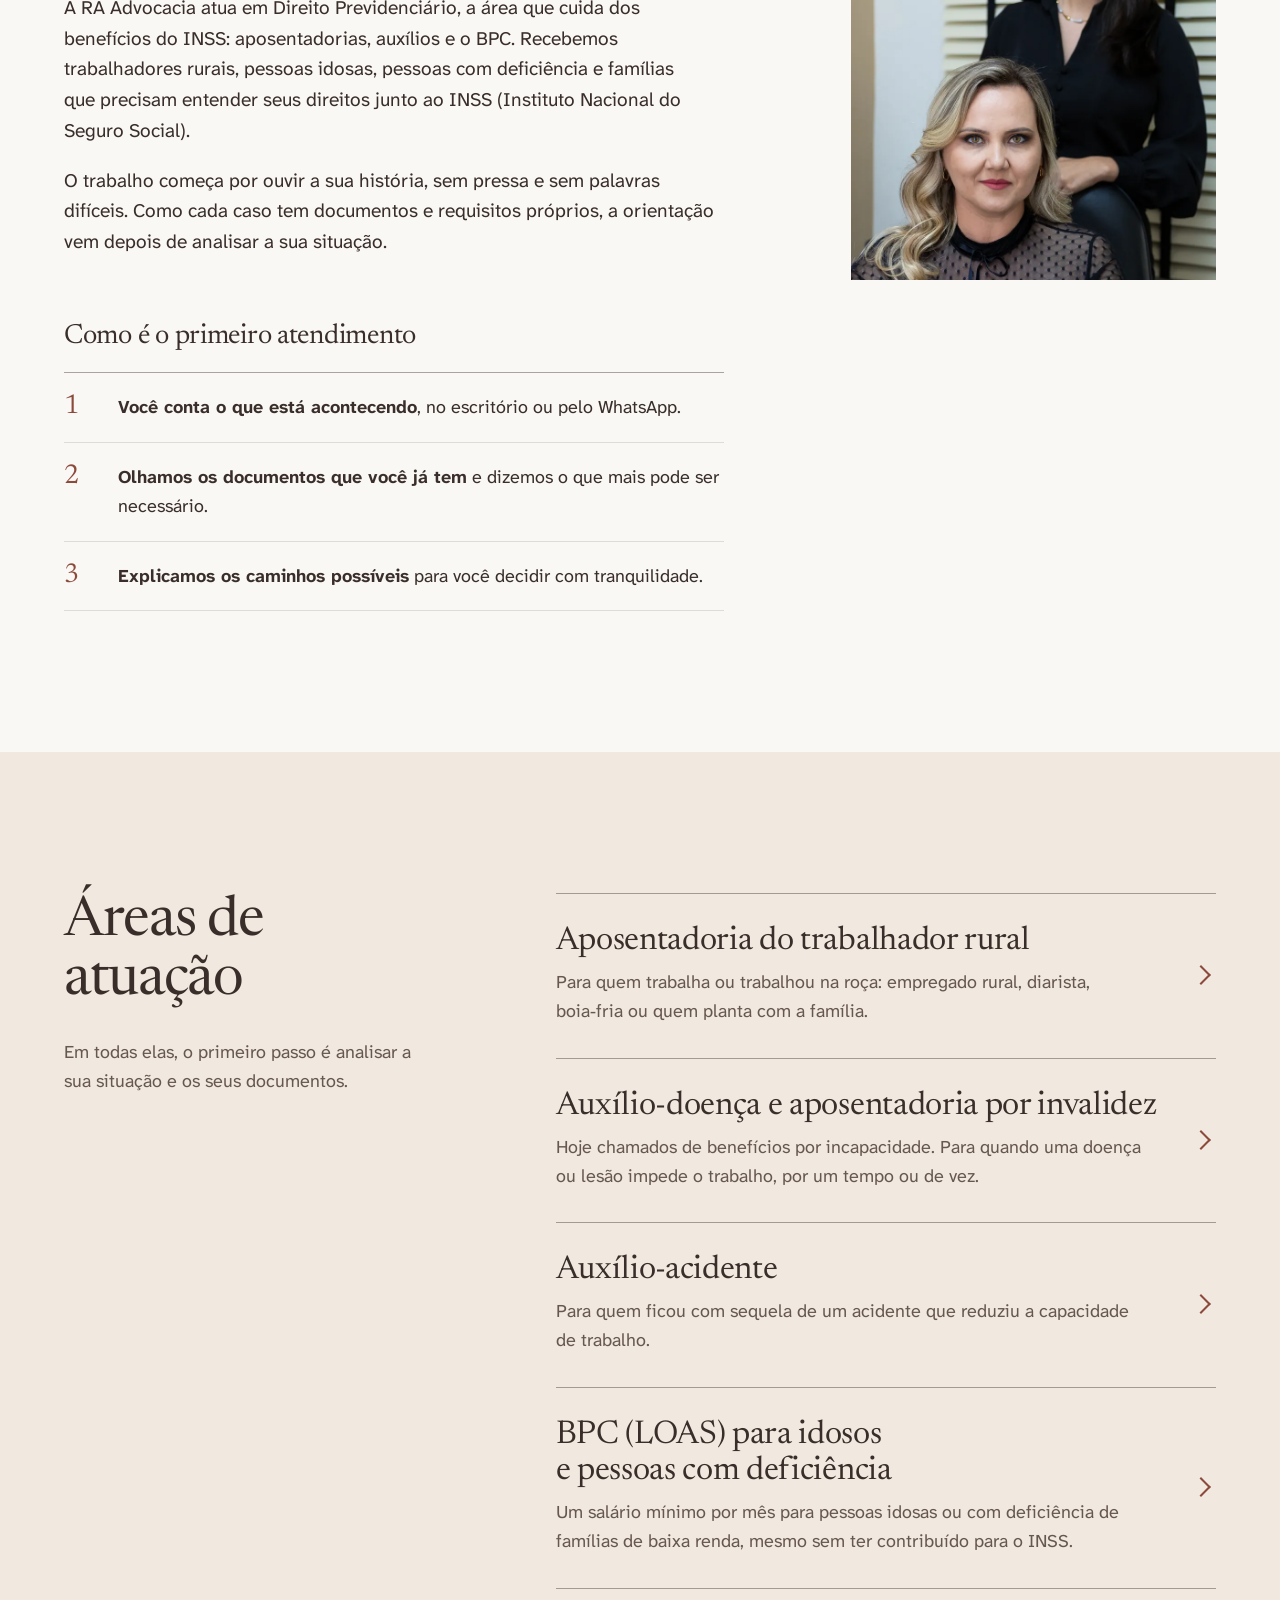
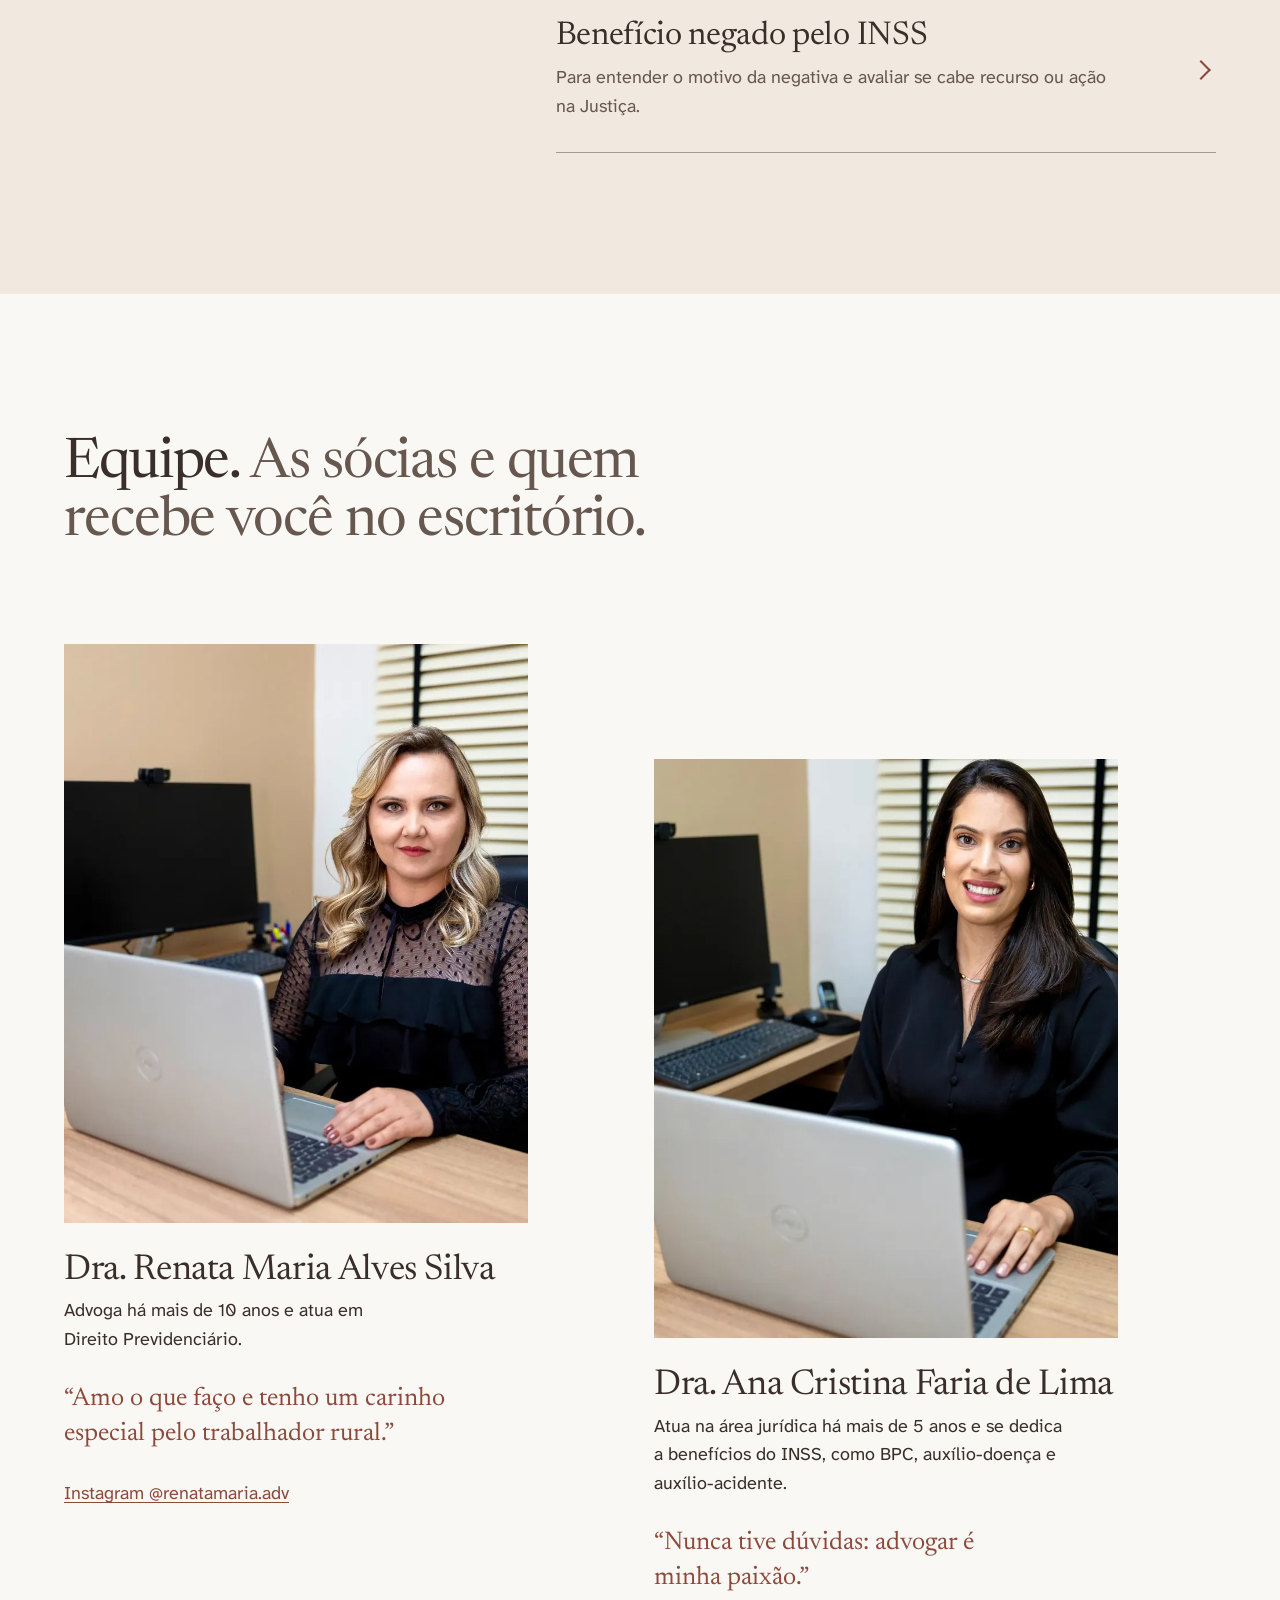
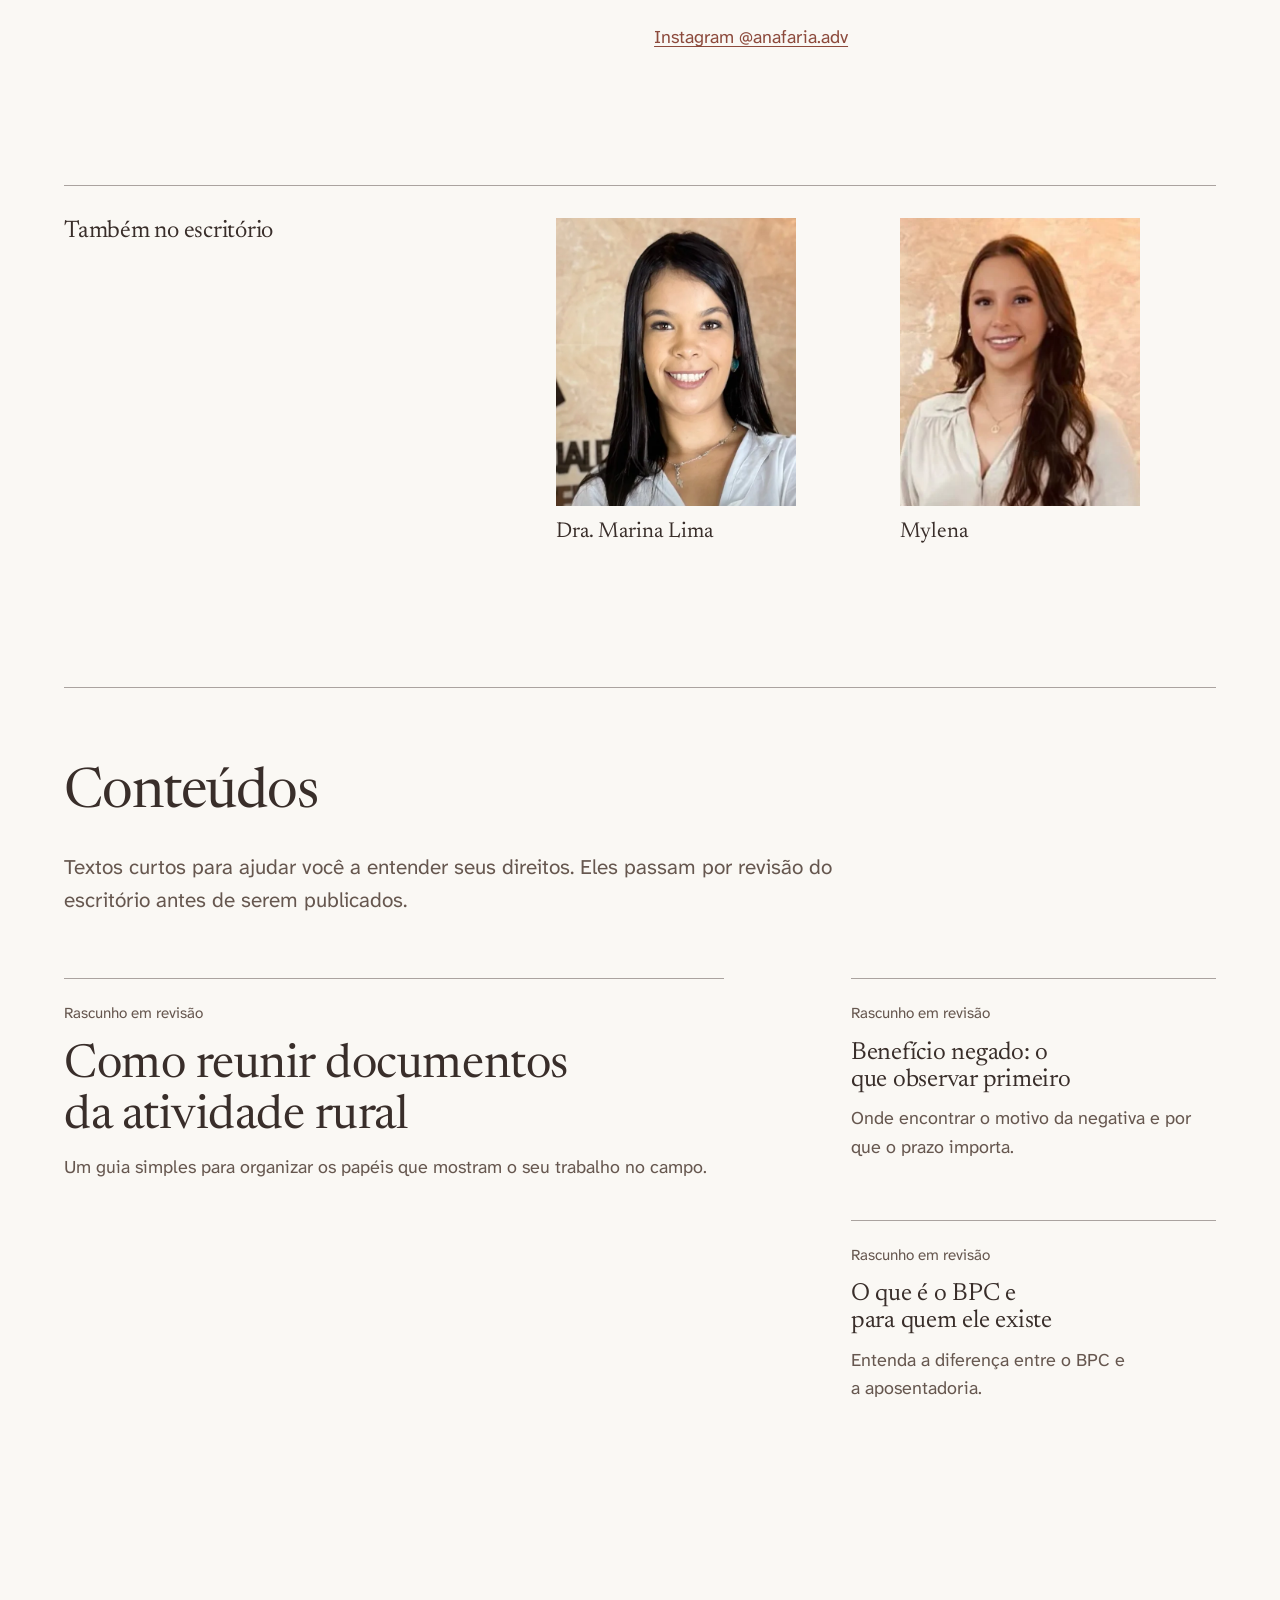
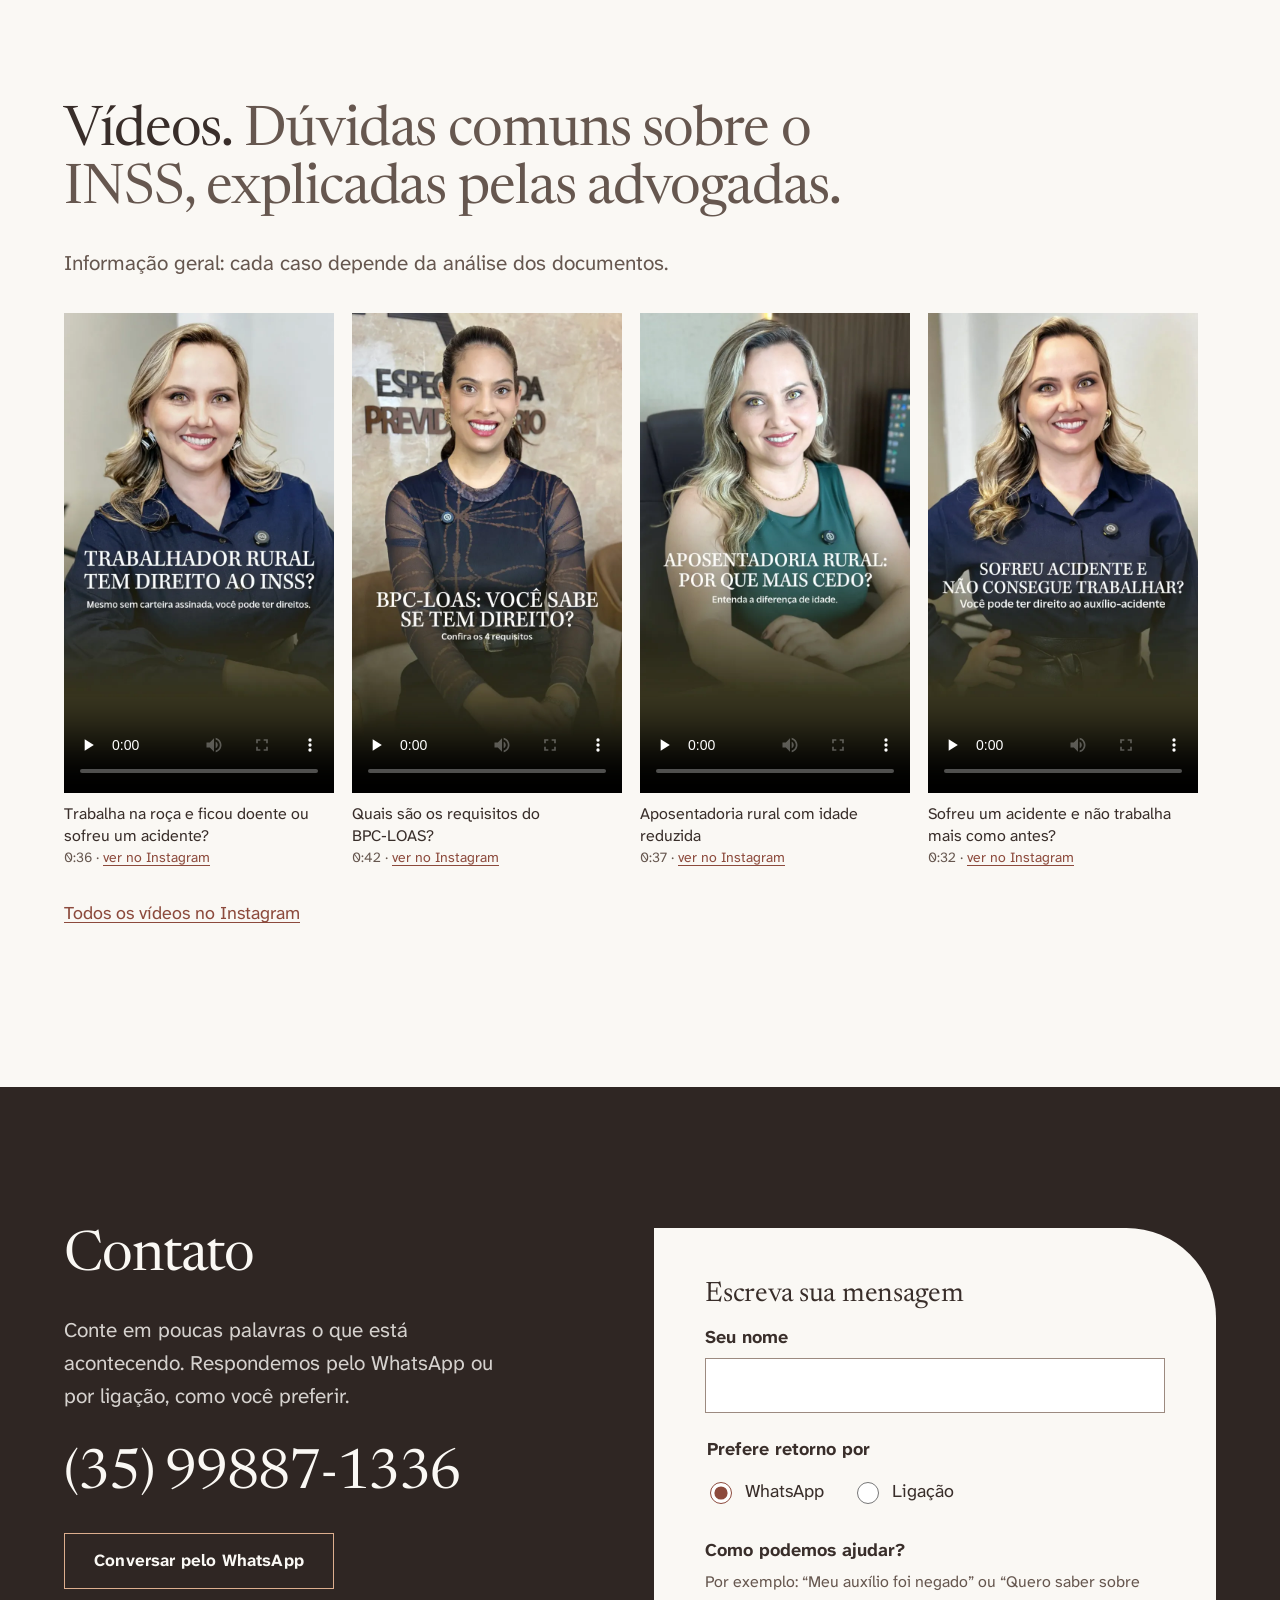
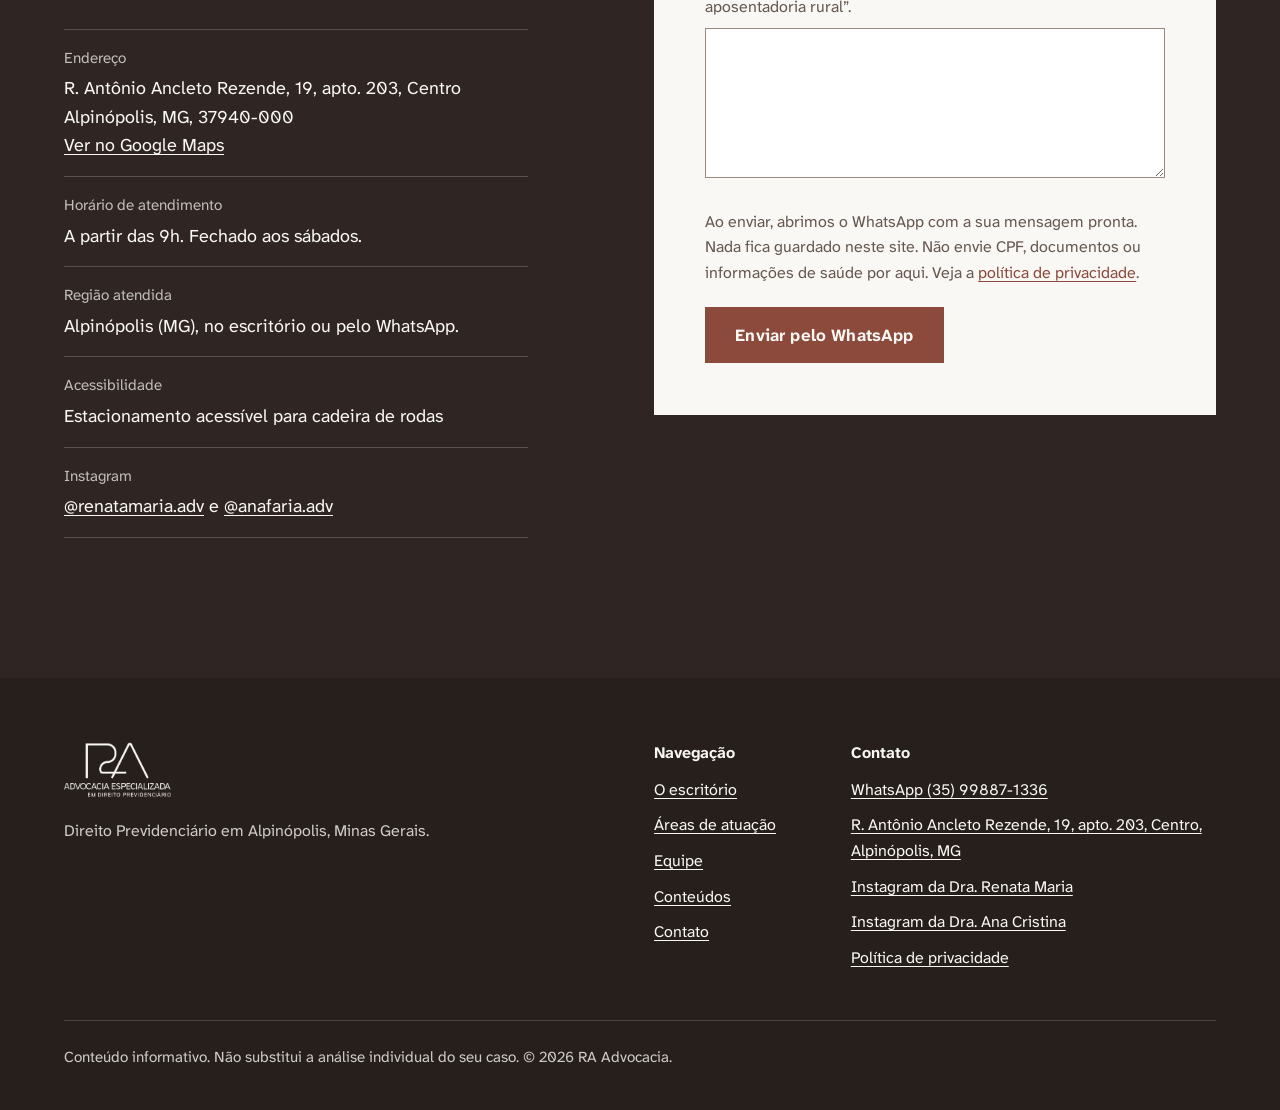
==== commit 4487eaad: "feat: modo ?revisao para pendentes, pagina 404 e links externos em nova aba" ====
--- a/index.html
+++ b/index.html
@@ -14,7 +14,7 @@
 <meta property="og:url" content="https://paparidisbrancher.github.io/ra-advocacia/">
 <meta property="og:image" content="https://paparidisbrancher.github.io/ra-advocacia/assets/img/og-image.jpg">
 <meta name="theme-color" content="#8C4A3C">
-<script>document.documentElement.classList.add("js")</script>
+<script>document.documentElement.classList.add("js");if(/[?&]revisao/.test(location.search))document.documentElement.classList.add("revisao");</script>
 <link rel="icon" href="assets/img/logo-monograma-terracota.png" type="image/png">
 <link rel="preload" href="assets/fonts/newsreader.woff2" as="font" type="font/woff2" crossorigin>
 <link rel="preload" href="assets/fonts/atkinson-hyperlegible-next.woff2" as="font" type="font/woff2" crossorigin>
@@ -42,7 +42,7 @@
     <div class="hero-apoio">
       <p>Orientação sobre aposentadoria, auxílios e outros benefícios do INSS, inclusive para quem trabalha ou trabalhou na roça. Atendimento no escritório, em Alpinópolis, ou pelo WhatsApp.</p>
       <div class="acoes">
-        <a class="botao" href="https://wa.me/5535998871336?text=Ol%C3%A1%2C%20gostaria%20de%20informa%C3%A7%C3%B5es%20sobre%20o%20atendimento.">Conversar pelo WhatsApp</a>
+        <a class="botao" href="https://wa.me/5535998871336?text=Ol%C3%A1%2C%20gostaria%20de%20informa%C3%A7%C3%B5es%20sobre%20o%20atendimento." target="_blank" rel="noopener">Conversar pelo WhatsApp</a>
         <a class="link-acao" href="#areas">Áreas de atuação</a>
       </div>
     </div>
@@ -101,7 +101,7 @@
       <p class="funcao">Advogada e sócia. <span class="pendente">OAB/MG nº a confirmar</span></p>
       <p>Advoga há mais de 10 anos e atua em Direito Previdenciário.</p>
       <blockquote class="citacao"><p>“Amo o que faço e tenho um carinho especial pelo trabalhador rural.”</p></blockquote>
-      <p><a href="https://www.instagram.com/renatamaria.adv/">Instagram @renatamaria.adv</a></p>
+      <p><a href="https://www.instagram.com/renatamaria.adv/" target="_blank" rel="noopener">Instagram @renatamaria.adv</a></p>
     </article>
     <article class="socia">
       <img class="retrato" src="assets/img/ana-faria.webp" width="800" height="1000" loading="lazy" alt="Dra. Ana Cristina Faria à mesa de trabalho no escritório">
@@ -109,7 +109,7 @@
       <p class="funcao">Advogada e sócia. <span class="pendente">OAB/MG nº a confirmar</span></p>
       <p>Atua na área jurídica há mais de 5 anos e se dedica a benefícios do INSS, como BPC, auxílio-doença e auxílio-acidente.</p>
       <blockquote class="citacao"><p>“Nunca tive dúvidas: advogar é minha paixão.”</p></blockquote>
-      <p><a href="https://www.instagram.com/anafaria.adv/">Instagram @anafaria.adv</a></p>
+      <p><a href="https://www.instagram.com/anafaria.adv/" target="_blank" rel="noopener">Instagram @anafaria.adv</a></p>
     </article>
     <div class="apoio grade">
       <h3>Também no escritório</h3>
@@ -139,30 +139,30 @@
     <ul class="videos-lista" role="region" tabindex="0" aria-label="Vídeos da RA Advocacia">
       <li><figure>
         <video controls preload="none" playsinline poster="videos/Dci83AGx6vk.webp" width="720" height="1280" aria-label="Trabalha na roça e ficou doente ou sofreu um acidente?"><source src="videos/Dci83AGx6vk.mp4" type="video/mp4"></video>
-        <figcaption>Trabalha na roça e ficou doente ou sofreu um acidente?<span>0:36 · <a href="https://www.instagram.com/reel/Dci83AGx6vk/">ver no Instagram</a></span></figcaption>
+        <figcaption>Trabalha na roça e ficou doente ou sofreu um acidente?<span>0:36 · <a href="https://www.instagram.com/reel/Dci83AGx6vk/" target="_blank" rel="noopener">ver no Instagram</a></span></figcaption>
       </figure></li>
       <li><figure>
         <video controls preload="none" playsinline poster="videos/DaDTSXyR6SL.webp" width="720" height="1280" aria-label="Quais são os requisitos do BPC-LOAS?"><source src="videos/DaDTSXyR6SL.mp4" type="video/mp4"></video>
-        <figcaption>Quais são os requisitos do BPC&#8209;LOAS?<span>0:42 · <a href="https://www.instagram.com/reel/DaDTSXyR6SL/">ver no Instagram</a></span></figcaption>
+        <figcaption>Quais são os requisitos do BPC&#8209;LOAS?<span>0:42 · <a href="https://www.instagram.com/reel/DaDTSXyR6SL/" target="_blank" rel="noopener">ver no Instagram</a></span></figcaption>
       </figure></li>
       <li><figure>
         <video controls preload="none" playsinline poster="videos/DdZCKZXhK-j.webp" width="720" height="1280" aria-label="Aposentadoria rural com idade reduzida"><source src="videos/DdZCKZXhK-j.mp4" type="video/mp4"></video>
-        <figcaption>Aposentadoria rural com idade reduzida<span>0:37 · <a href="https://www.instagram.com/reel/DdZCKZXhK-j/">ver no Instagram</a></span></figcaption>
+        <figcaption>Aposentadoria rural com idade reduzida<span>0:37 · <a href="https://www.instagram.com/reel/DdZCKZXhK-j/" target="_blank" rel="noopener">ver no Instagram</a></span></figcaption>
       </figure></li>
       <li><figure>
         <video controls preload="none" playsinline poster="videos/DcQ61UfxA2l.webp" width="720" height="1280" aria-label="Sofreu um acidente e não trabalha mais como antes?"><source src="videos/DcQ61UfxA2l.mp4" type="video/mp4"></video>
-        <figcaption>Sofreu um acidente e não trabalha mais como antes?<span>0:32 · <a href="https://www.instagram.com/reel/DcQ61UfxA2l/">ver no Instagram</a></span></figcaption>
+        <figcaption>Sofreu um acidente e não trabalha mais como antes?<span>0:32 · <a href="https://www.instagram.com/reel/DcQ61UfxA2l/" target="_blank" rel="noopener">ver no Instagram</a></span></figcaption>
       </figure></li>
       <li><figure>
         <video controls preload="none" playsinline poster="videos/DbTIGVfxCl_.webp" width="720" height="1280" aria-label="Burnout e ansiedade podem dar direito a benefício?"><source src="videos/DbTIGVfxCl_.mp4" type="video/mp4"></video>
-        <figcaption>Burnout e ansiedade podem dar direito a benefício?<span>0:40 · <a href="https://www.instagram.com/reel/DbTIGVfxCl_/">ver no Instagram</a></span></figcaption>
+        <figcaption>Burnout e ansiedade podem dar direito a benefício?<span>0:40 · <a href="https://www.instagram.com/reel/DbTIGVfxCl_/" target="_blank" rel="noopener">ver no Instagram</a></span></figcaption>
       </figure></li>
       <li><figure>
         <video controls preload="none" playsinline poster="videos/DaNnFT-RJ3T.webp" width="720" height="1280" aria-label="Cuidado com golpes envolvendo o INSS"><source src="videos/DaNnFT-RJ3T.mp4" type="video/mp4"></video>
-        <figcaption>Cuidado com golpes envolvendo o INSS<span>0:57 · <a href="https://www.instagram.com/reel/DaNnFT-RJ3T/">ver no Instagram</a></span></figcaption>
+        <figcaption>Cuidado com golpes envolvendo o INSS<span>0:57 · <a href="https://www.instagram.com/reel/DaNnFT-RJ3T/" target="_blank" rel="noopener">ver no Instagram</a></span></figcaption>
       </figure></li>
     </ul>
-    <p><a href="https://www.instagram.com/renatamaria.adv/reels/">Todos os vídeos no Instagram</a></p>
+    <p><a href="https://www.instagram.com/renatamaria.adv/reels/" target="_blank" rel="noopener">Todos os vídeos no Instagram</a></p>
   </div>
 </section>
 
@@ -172,14 +172,14 @@
       <h2 id="contato-titulo">Contato</h2>
       <p class="intro">Conte em poucas palavras o que está acontecendo. Respondemos pelo WhatsApp ou por ligação, como você preferir.</p>
       <a class="telefone" href="tel:+5535998871336">(35) 99887-1336</a>
-      <div><a class="botao contorno" href="https://wa.me/5535998871336?text=Ol%C3%A1%2C%20gostaria%20de%20informa%C3%A7%C3%B5es%20sobre%20o%20atendimento.">Conversar pelo WhatsApp</a></div>
+      <div><a class="botao contorno" href="https://wa.me/5535998871336?text=Ol%C3%A1%2C%20gostaria%20de%20informa%C3%A7%C3%B5es%20sobre%20o%20atendimento." target="_blank" rel="noopener">Conversar pelo WhatsApp</a></div>
       <dl class="dados">
-        <div><dt>Endereço</dt><dd>R. Antônio Ancleto Rezende, 19, apto. 203, Centro<br>Alpinópolis, MG, 37940-000<br><a href="https://maps.google.com/?cid=9352116726334135630">Ver no Google Maps</a></dd></div>
+        <div><dt>Endereço</dt><dd>R. Antônio Ancleto Rezende, 19, apto. 203, Centro<br>Alpinópolis, MG, 37940-000<br><a href="https://maps.google.com/?cid=9352116726334135630" target="_blank" rel="noopener">Ver no Google Maps</a></dd></div>
         <div><dt>Horário de atendimento</dt><dd>A partir das 9h. Fechado aos sábados.<br><span class="pendente">Dias e horário de fechamento a confirmar</span></dd></div>
         <div><dt>Região atendida</dt><dd>Alpinópolis (MG), no escritório ou pelo WhatsApp.<br><span class="pendente">Outras cidades da região a confirmar</span></dd></div>
         <div><dt>Acessibilidade</dt><dd>Estacionamento acessível para cadeira de rodas</dd></div>
         <div><dt>E-mail</dt><dd><span class="pendente">E-mail a confirmar</span></dd></div>
-        <div><dt>Instagram</dt><dd><a href="https://www.instagram.com/renatamaria.adv/">@renatamaria.adv</a> e <a href="https://www.instagram.com/anafaria.adv/">@anafaria.adv</a></dd></div>
+        <div><dt>Instagram</dt><dd><a href="https://www.instagram.com/renatamaria.adv/" target="_blank" rel="noopener">@renatamaria.adv</a> e <a href="https://www.instagram.com/anafaria.adv/" target="_blank" rel="noopener">@anafaria.adv</a></dd></div>
       </dl>
     </div>
     <div class="cartao">
@@ -226,10 +226,10 @@
     <div class="rodape-contato">
       <h2>Contato</h2>
       <ul>
-        <li><a href="https://wa.me/5535998871336?text=Ol%C3%A1%2C%20gostaria%20de%20informa%C3%A7%C3%B5es%20sobre%20o%20atendimento.">WhatsApp (35) 99887-1336</a></li>
-        <li><a href="https://maps.google.com/?cid=9352116726334135630">R. Antônio Ancleto Rezende, 19, apto. 203, Centro, Alpinópolis, MG</a></li>
-        <li><a href="https://www.instagram.com/renatamaria.adv/">Instagram da Dra. Renata Maria</a></li>
-        <li><a href="https://www.instagram.com/anafaria.adv/">Instagram da Dra. Ana Cristina</a></li>
+        <li><a href="https://wa.me/5535998871336?text=Ol%C3%A1%2C%20gostaria%20de%20informa%C3%A7%C3%B5es%20sobre%20o%20atendimento." target="_blank" rel="noopener">WhatsApp (35) 99887-1336</a></li>
+        <li><a href="https://maps.google.com/?cid=9352116726334135630" target="_blank" rel="noopener">R. Antônio Ancleto Rezende, 19, apto. 203, Centro, Alpinópolis, MG</a></li>
+        <li><a href="https://www.instagram.com/renatamaria.adv/" target="_blank" rel="noopener">Instagram da Dra. Renata Maria</a></li>
+        <li><a href="https://www.instagram.com/anafaria.adv/" target="_blank" rel="noopener">Instagram da Dra. Ana Cristina</a></li>
         <li><a href="privacidade.html">Política de privacidade</a></li>
       </ul>
     </div>
--- a/assets/site.css
+++ b/assets/site.css
@@ -51,8 +51,12 @@
 .pular:focus { top: 8px; }
 .pular:hover { color: var(--papel); }
 
-/* Dado a confirmar com o escritório: some quando a classe sai do HTML */
-.pendente { background: rgba(221, 174, 142, 0.32); box-shadow: inset 0 -1px 0 var(--terracota); padding: 0 0.2em; -webkit-box-decoration-break: clone; box-decoration-break: clone; }
+/* Dado a confirmar com o escritório: escondido por padrão; aparece ao abrir com ?revisao */
+html:not(.revisao) .pendente,
+html:not(.revisao) p:has(> .pendente:only-child),
+html:not(.revisao) div:has(> dd > .pendente:only-child),
+html:not(.revisao) br:has(+ .pendente) { display: none; }
+.revisao .pendente { background: rgba(221, 174, 142, 0.32); box-shadow: inset 0 -1px 0 var(--terracota); padding: 0 0.2em; -webkit-box-decoration-break: clone; box-decoration-break: clone; }
 
 /* Botões e links de ação */
 .botao {
